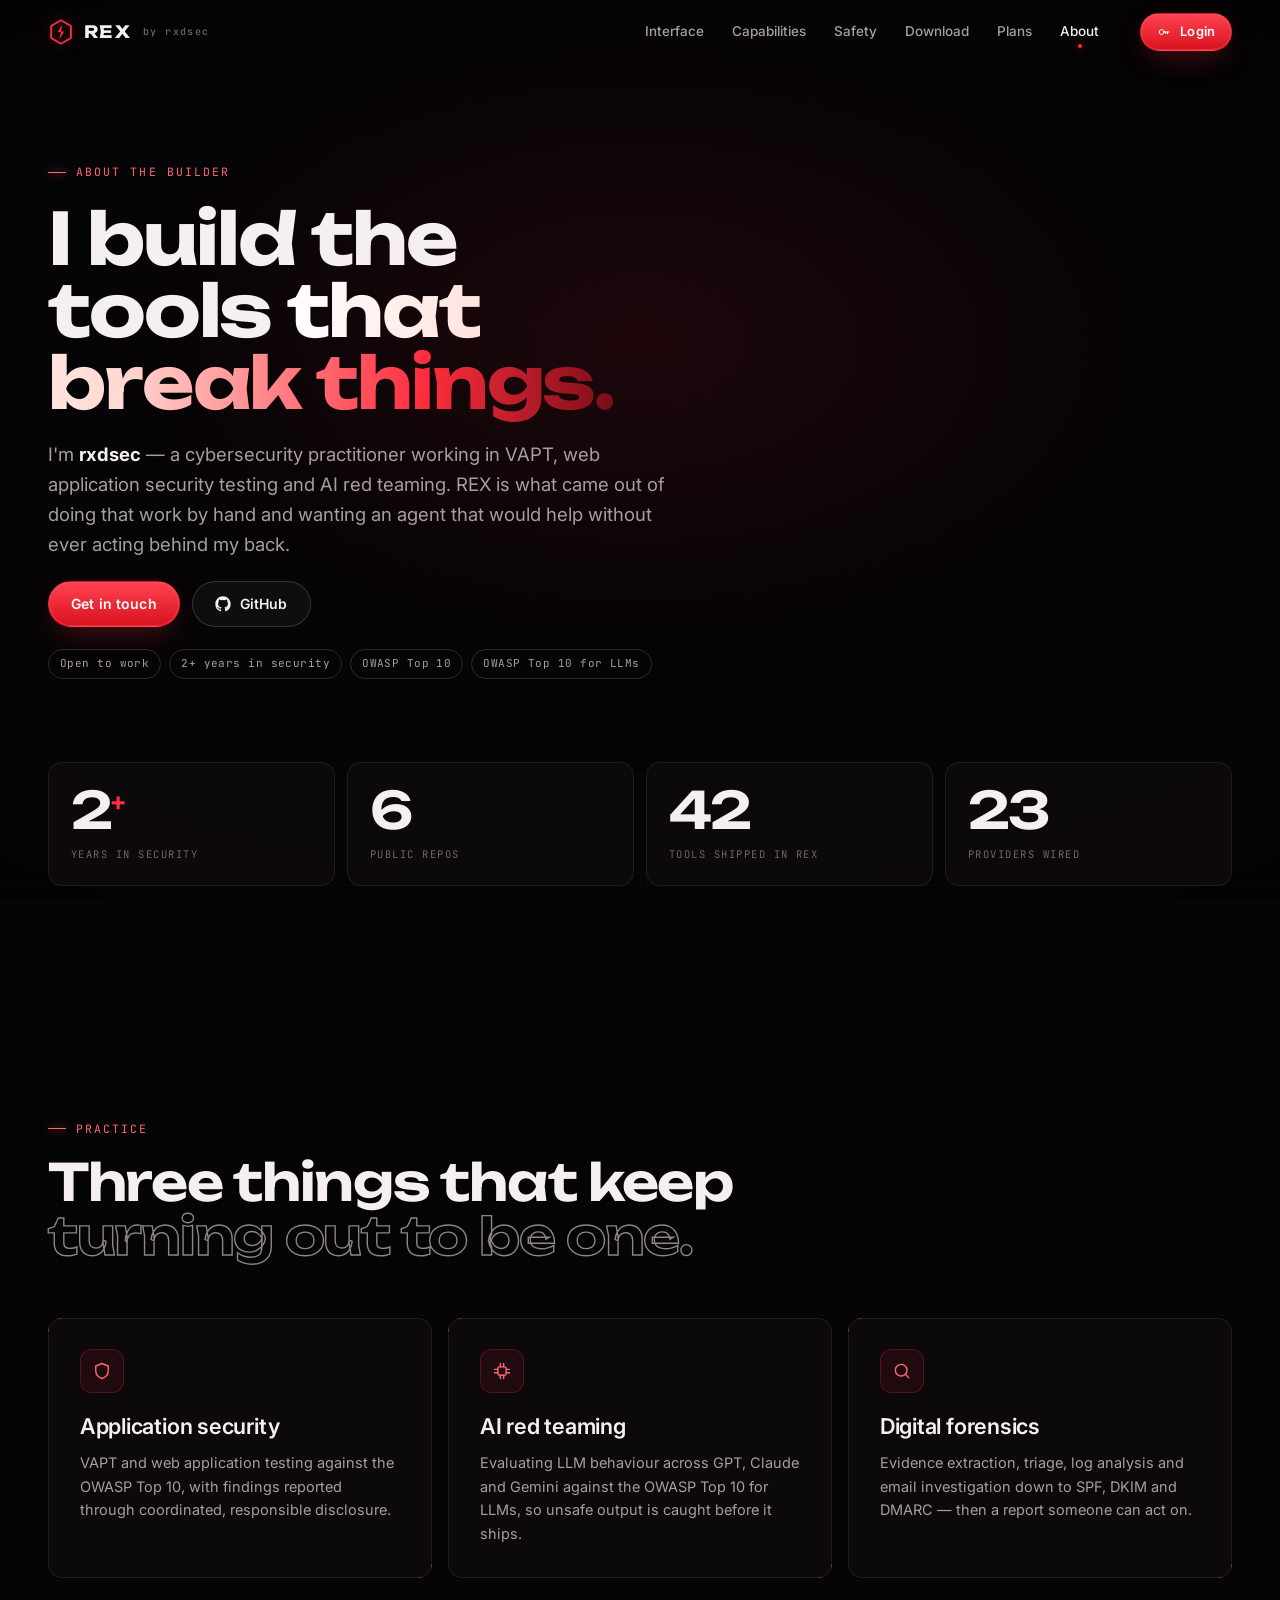
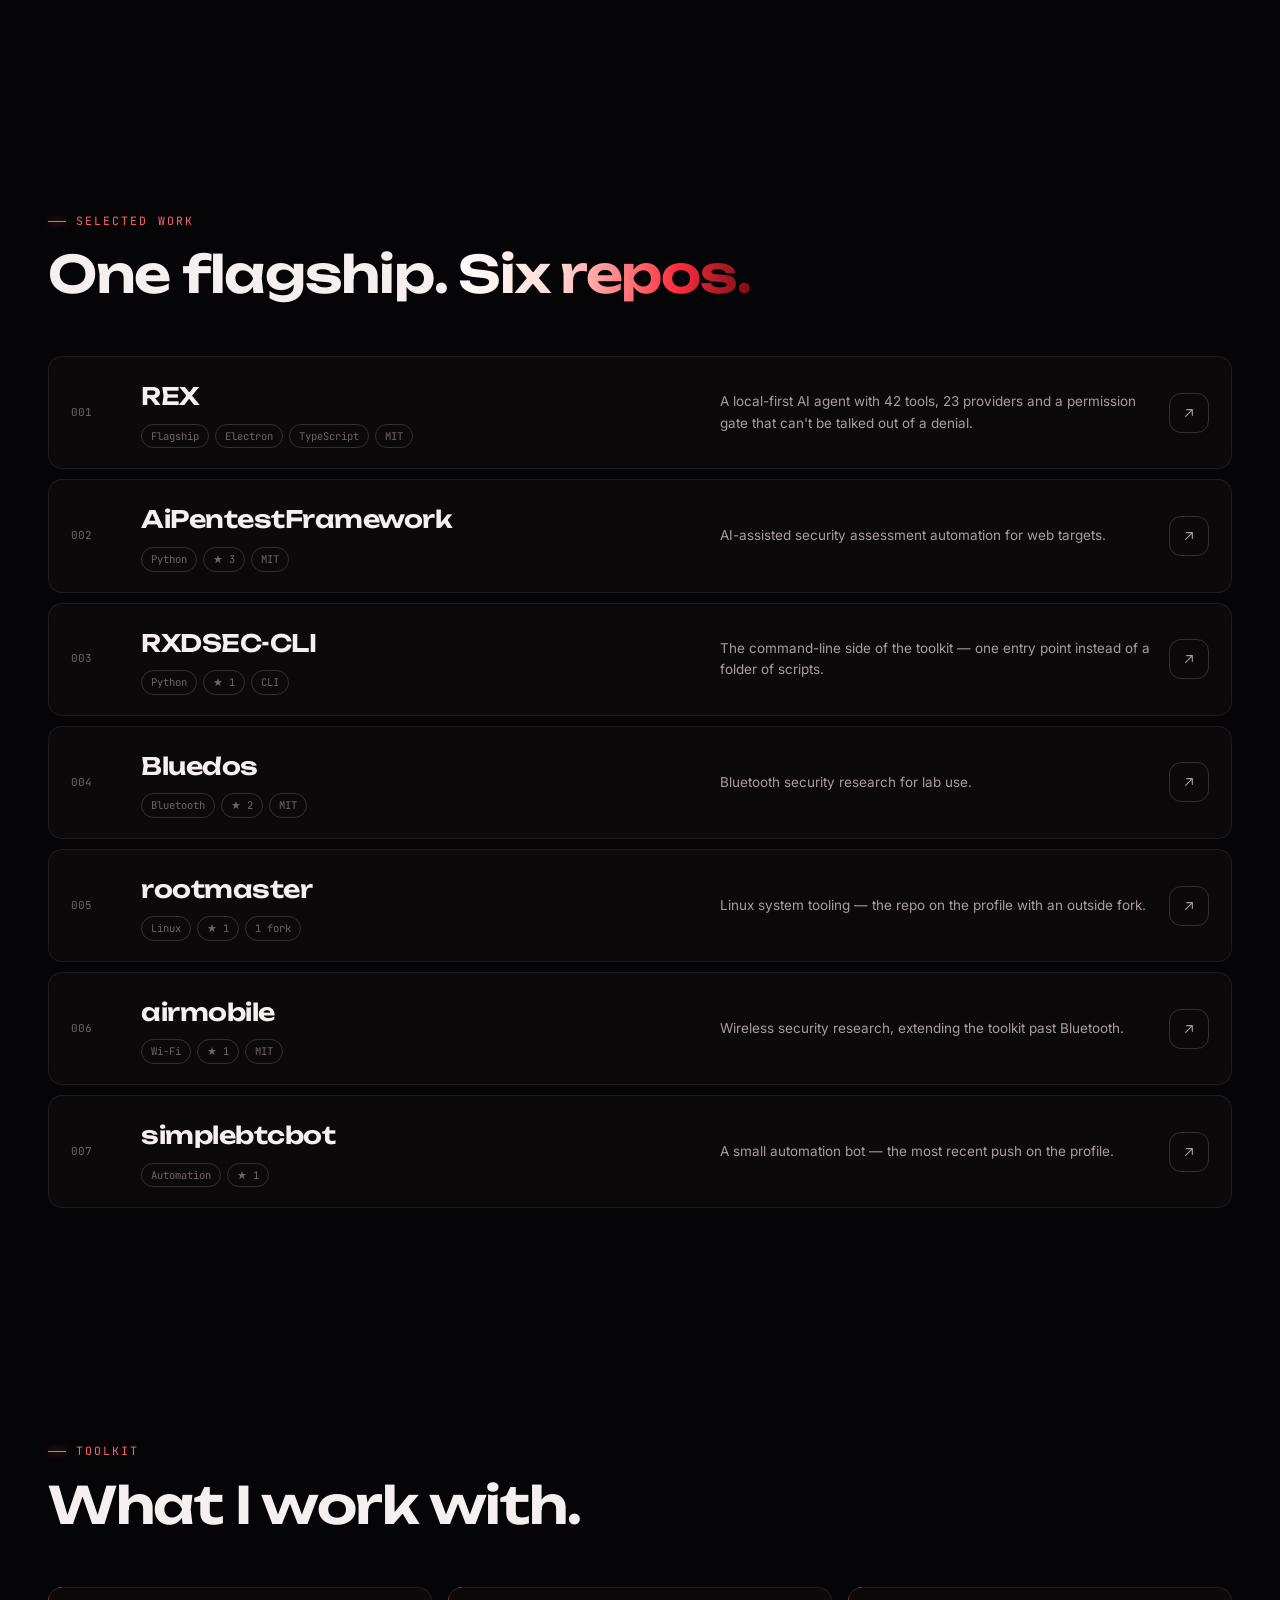
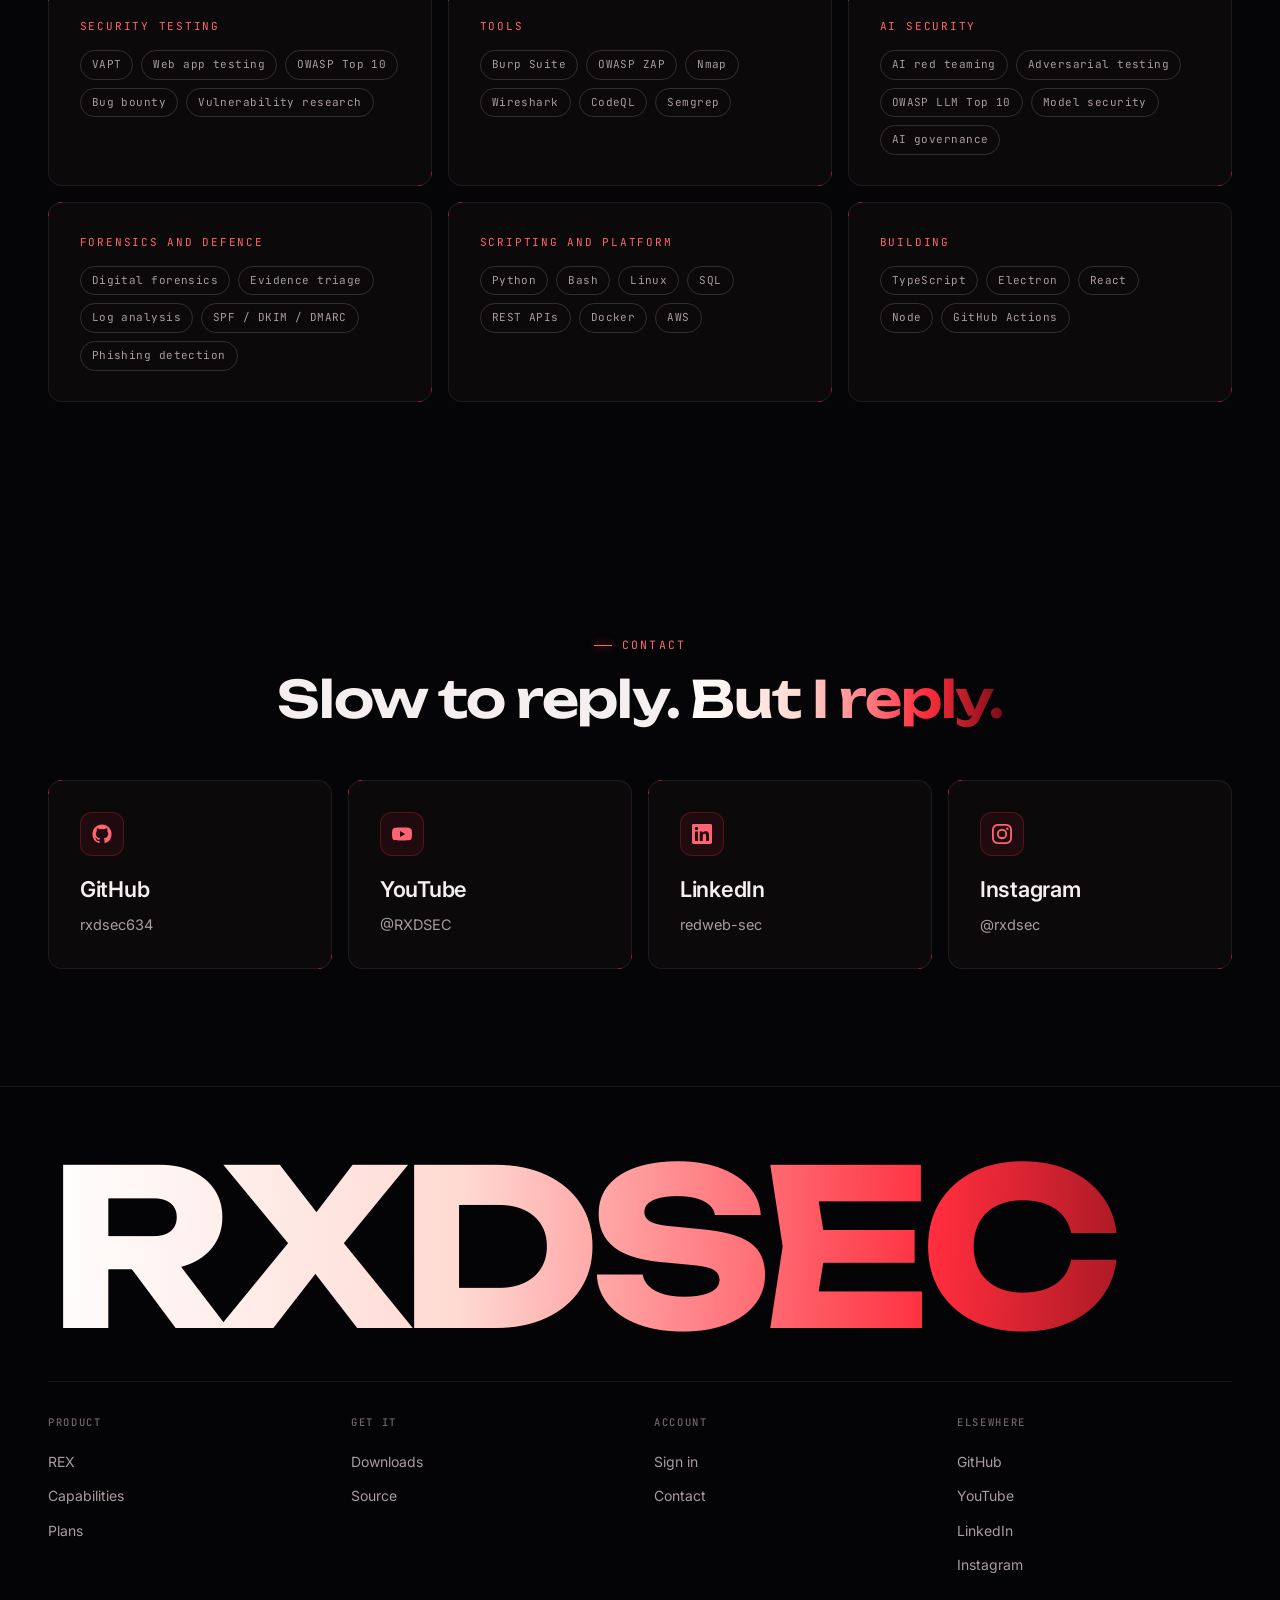
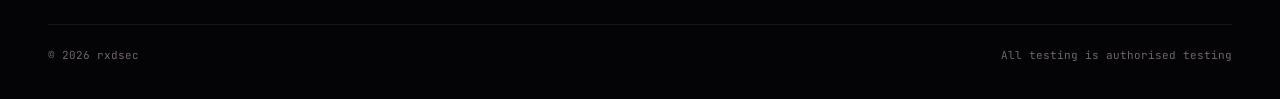
==== about.html @ 215d1fe9 "Redesign the site around REX, with a 3D hero and a live interface demo Every page moves to one black" ====
<!doctype html>
<html lang="en">
<head>
<meta charset="utf-8">
<meta name="viewport" content="width=device-width, initial-scale=1, viewport-fit=cover">
<title>About rxdsec — the builder behind REX</title>
<meta name="description" content="rxdsec — cybersecurity practitioner in VAPT, web application testing and AI red teaming, and the builder of REX.">
<meta name="author" content="rxdsec">
<meta name="theme-color" content="#050406">
<meta property="og:type" content="profile">
<meta property="og:title" content="rxdsec — the builder behind REX">
<link rel="icon" href="assets/img/mark.svg" type="image/svg+xml">
<link rel="manifest" href="manifest.webmanifest">
<link rel="preconnect" href="https://fonts.googleapis.com">
<link rel="preconnect" href="https://fonts.gstatic.com" crossorigin>
<link href="https://fonts.googleapis.com/css2?family=Unbounded:wght@500;600;700&family=Inter:wght@400;500;600&family=JetBrains+Mono:wght@400;500&display=swap" rel="stylesheet">
<link rel="stylesheet" href="assets/css/core.css">
<noscript><style>.reveal,.split .ch{opacity:1!important;transform:none!important}</style></noscript>
</head>
<body>
<script src="assets/js/icons.js"></script>
<canvas id="core" aria-hidden="true"></canvas>
<div class="backdrop" aria-hidden="true"></div>

<nav class="nav">
  <div class="wrap">
    <a class="logo" href="index.html" aria-label="REX home">
      <svg viewBox="0 0 100 100" fill="none" aria-hidden="true"><path d="M50 5 L88 27 L88 73 L50 95 L12 73 L12 27 Z" stroke="currentColor" stroke-width="7"/><path d="M56 20 L38 50 L50 50 L44 78 L62 48 L50 48 Z" fill="currentColor"/></svg>
      REX <small>by rxdsec</small>
    </a>
    <div class="nav-links" id="nav-links">
      <a href="index.html#interface">Interface</a>
      <a href="rex.html">Capabilities</a>
      <a href="index.html#safety">Safety</a>
      <a href="downloads.html">Download</a>
      <a href="pricing.html">Plans</a>
      <a href="about.html" class="current">About</a>
    </div>
    <div class="nav-tools">
      <a class="btn btn-sm btn-primary" href="account.html" data-auth-cta><svg class="icon" width="14" height="14"><use href="#i-key"/></svg><span data-auth-label>Login</span></a>
      <button class="nav-toggle" aria-expanded="false" aria-controls="nav-links" aria-label="Menu"><svg class="icon" width="18" height="18"><use href="#i-menu"/></svg></button>
    </div>
  </div>
</nav>

<main>

<header class="page-head split-head" data-core="slot">
  <div class="wrap">
    <div style="display:grid; gap:22px">
      <span class="eyebrow">About the builder</span>
      <h1 class="h1" data-split>I build the tools <span class="grad">that break things.</span></h1>
      <p class="lede reveal d1">
        I'm <b style="color:var(--text)">rxdsec</b> — a cybersecurity practitioner working in
        VAPT, web application security testing and AI red teaming. REX is what
        came out of doing that work by hand and wanting an agent that would
        help without ever acting behind my back.
      </p>
      <div class="hero-actions reveal d2">
        <a class="btn btn-primary" href="#contact"><span>Get in touch</span></a>
        <a class="btn" href="https://github.com/rxdsec634" target="_blank" rel="noopener"><svg class="icon" width="16" height="16"><use href="#i-github"/></svg><span>GitHub</span></a>
      </div>
      <div class="tags reveal d3">
        <span class="tag">Open to work</span><span class="tag">2+ years in security</span><span class="tag">OWASP Top 10</span><span class="tag">OWASP Top 10 for LLMs</span>
      </div>
    </div>
    <div class="core-slot" aria-hidden="true"></div>
  </div>
</header>

<section class="section" style="padding-top:20px" data-core="ambient">
  <div class="wrap">
    <div class="stats">
      <div class="stat reveal"><b>2<sup>+</sup></b><span>years in security</span></div>
      <div class="stat reveal d1"><b data-count="6">6</b><span>public repos</span></div>
      <div class="stat reveal d2"><b data-count="42">42</b><span>tools shipped in REX</span></div>
      <div class="stat reveal d3"><b data-count="23">23</b><span>providers wired</span></div>
    </div>
  </div>
</section>

<section class="section" data-core="ambient">
  <div class="wrap">
    <div class="section-head">
      <span class="eyebrow reveal">Practice</span>
      <h2 class="h2 reveal d1">Three things that keep <span class="outline">turning out to be one.</span></h2>
    </div>
    <div class="grid grid-3">
      <article class="hud spot reveal">
        <div class="ico"><svg class="icon" width="20" height="20"><use href="#i-shield"/></svg></div>
        <h3 class="h3">Application security</h3>
        <p>VAPT and web application testing against the OWASP Top 10, with findings reported through coordinated, responsible disclosure.</p>
      </article>
      <article class="hud spot reveal d1">
        <div class="ico"><svg class="icon" width="20" height="20"><use href="#i-cpu"/></svg></div>
        <h3 class="h3">AI red teaming</h3>
        <p>Evaluating LLM behaviour across GPT, Claude and Gemini against the OWASP Top 10 for LLMs, so unsafe output is caught before it ships.</p>
      </article>
      <article class="hud spot reveal d2">
        <div class="ico"><svg class="icon" width="20" height="20"><use href="#i-search"/></svg></div>
        <h3 class="h3">Digital forensics</h3>
        <p>Evidence extraction, triage, log analysis and email investigation down to SPF, DKIM and DMARC — then a report someone can act on.</p>
      </article>
    </div>
  </div>
</section>

<section class="section" id="work" data-core="ambient">
  <div class="wrap">
    <div class="section-head">
      <span class="eyebrow reveal">Selected work</span>
      <h2 class="h2 reveal d1">One flagship. <span class="grad">Six repos.</span></h2>
    </div>
    <div class="ilist">
      <a class="irow reveal" href="index.html">
        <span class="irow-n">001</span>
        <span><span class="irow-t">REX</span><span class="irow-tags"><span>Flagship</span><span>Electron</span><span>TypeScript</span><span>MIT</span></span></span>
        <span class="irow-d">A local-first AI agent with 42 tools, 23 providers and a permission gate that can't be talked out of a denial.</span>
        <span class="irow-go"><svg class="icon" width="16" height="16"><use href="#i-arrowUpRight"/></svg></span>
      </a>
      <a class="irow reveal" href="https://github.com/rxdsec634/AiPentestFramework" target="_blank" rel="noopener">
        <span class="irow-n">002</span>
        <span><span class="irow-t">AiPentestFramework</span><span class="irow-tags"><span>Python</span><span>★ 3</span><span>MIT</span></span></span>
        <span class="irow-d">AI-assisted security assessment automation for web targets.</span>
        <span class="irow-go"><svg class="icon" width="16" height="16"><use href="#i-arrowUpRight"/></svg></span>
      </a>
      <a class="irow reveal" href="https://github.com/rxdsec634/RXDSEC-CLI" target="_blank" rel="noopener">
        <span class="irow-n">003</span>
        <span><span class="irow-t">RXDSEC-CLI</span><span class="irow-tags"><span>Python</span><span>★ 1</span><span>CLI</span></span></span>
        <span class="irow-d">The command-line side of the toolkit — one entry point instead of a folder of scripts.</span>
        <span class="irow-go"><svg class="icon" width="16" height="16"><use href="#i-arrowUpRight"/></svg></span>
      </a>
      <a class="irow reveal" href="https://github.com/rxdsec634/Bluedos" target="_blank" rel="noopener">
        <span class="irow-n">004</span>
        <span><span class="irow-t">Bluedos</span><span class="irow-tags"><span>Bluetooth</span><span>★ 2</span><span>MIT</span></span></span>
        <span class="irow-d">Bluetooth security research for lab use.</span>
        <span class="irow-go"><svg class="icon" width="16" height="16"><use href="#i-arrowUpRight"/></svg></span>
      </a>
      <a class="irow reveal" href="https://github.com/rxdsec634/rootmaster" target="_blank" rel="noopener">
        <span class="irow-n">005</span>
        <span><span class="irow-t">rootmaster</span><span class="irow-tags"><span>Linux</span><span>★ 1</span><span>1 fork</span></span></span>
        <span class="irow-d">Linux system tooling — the repo on the profile with an outside fork.</span>
        <span class="irow-go"><svg class="icon" width="16" height="16"><use href="#i-arrowUpRight"/></svg></span>
      </a>
      <a class="irow reveal" href="https://github.com/rxdsec634/airmobile" target="_blank" rel="noopener">
        <span class="irow-n">006</span>
        <span><span class="irow-t">airmobile</span><span class="irow-tags"><span>Wi-Fi</span><span>★ 1</span><span>MIT</span></span></span>
        <span class="irow-d">Wireless security research, extending the toolkit past Bluetooth.</span>
        <span class="irow-go"><svg class="icon" width="16" height="16"><use href="#i-arrowUpRight"/></svg></span>
      </a>
      <a class="irow reveal" href="https://github.com/rxdsec634/simplebtcbot" target="_blank" rel="noopener">
        <span class="irow-n">007</span>
        <span><span class="irow-t">simplebtcbot</span><span class="irow-tags"><span>Automation</span><span>★ 1</span></span></span>
        <span class="irow-d">A small automation bot — the most recent push on the profile.</span>
        <span class="irow-go"><svg class="icon" width="16" height="16"><use href="#i-arrowUpRight"/></svg></span>
      </a>
    </div>
  </div>
</section>

<section class="section" data-core="ambient">
  <div class="wrap">
    <div class="section-head">
      <span class="eyebrow reveal">Toolkit</span>
      <h2 class="h2 reveal d1">What I work with.</h2>
    </div>
    <div class="grid grid-3">
      <div class="hud reveal"><span class="panel-n">Security testing</span><div class="tags"><span class="tag">VAPT</span><span class="tag">Web app testing</span><span class="tag">OWASP Top 10</span><span class="tag">Bug bounty</span><span class="tag">Vulnerability research</span></div></div>
      <div class="hud reveal d1"><span class="panel-n">Tools</span><div class="tags"><span class="tag">Burp Suite</span><span class="tag">OWASP ZAP</span><span class="tag">Nmap</span><span class="tag">Wireshark</span><span class="tag">CodeQL</span><span class="tag">Semgrep</span></div></div>
      <div class="hud reveal d2"><span class="panel-n">AI security</span><div class="tags"><span class="tag">AI red teaming</span><span class="tag">Adversarial testing</span><span class="tag">OWASP LLM Top 10</span><span class="tag">Model security</span><span class="tag">AI governance</span></div></div>
      <div class="hud reveal"><span class="panel-n">Forensics and defence</span><div class="tags"><span class="tag">Digital forensics</span><span class="tag">Evidence triage</span><span class="tag">Log analysis</span><span class="tag">SPF / DKIM / DMARC</span><span class="tag">Phishing detection</span></div></div>
      <div class="hud reveal d1"><span class="panel-n">Scripting and platform</span><div class="tags"><span class="tag">Python</span><span class="tag">Bash</span><span class="tag">Linux</span><span class="tag">SQL</span><span class="tag">REST APIs</span><span class="tag">Docker</span><span class="tag">AWS</span></div></div>
      <div class="hud reveal d2"><span class="panel-n">Building</span><div class="tags"><span class="tag">TypeScript</span><span class="tag">Electron</span><span class="tag">React</span><span class="tag">Node</span><span class="tag">GitHub Actions</span></div></div>
    </div>
  </div>
</section>

<section class="section" id="contact" data-core="ambient">
  <div class="wrap">
    <div class="section-head center">
      <span class="eyebrow reveal">Contact</span>
      <h2 class="h2 reveal d1">Slow to reply. <span class="grad">But I reply.</span></h2>
    </div>
    <div class="grid grid-4">
      <a class="hud spot reveal" href="https://github.com/rxdsec634" target="_blank" rel="noopener"><div class="ico"><svg class="icon" width="20" height="20"><use href="#i-github"/></svg></div><h3 class="h3">GitHub</h3><p>rxdsec634</p></a>
      <a class="hud spot reveal d1" href="https://www.youtube.com/@RXDSEC" target="_blank" rel="noopener"><div class="ico"><svg class="icon" width="20" height="20"><use href="#i-youtube"/></svg></div><h3 class="h3">YouTube</h3><p>@RXDSEC</p></a>
      <a class="hud spot reveal d2" href="https://www.linkedin.com/in/redweb-sec-2a4077240/" target="_blank" rel="noopener"><div class="ico"><svg class="icon" width="20" height="20"><use href="#i-linkedin"/></svg></div><h3 class="h3">LinkedIn</h3><p>redweb-sec</p></a>
      <a class="hud spot reveal d3" href="https://www.instagram.com/rxdsec/" target="_blank" rel="noopener"><div class="ico"><svg class="icon" width="20" height="20"><use href="#i-instagram"/></svg></div><h3 class="h3">Instagram</h3><p>@rxdsec</p></a>
    </div>
  </div>
</section>

</main>

<footer class="foot">
  <div class="wrap">
    <div class="foot-big grad">RXDSEC</div>
    <div class="foot-cols">
      <div><h5>Product</h5><a href="index.html">REX</a><a href="rex.html">Capabilities</a><a href="pricing.html">Plans</a></div>
      <div><h5>Get it</h5><a href="downloads.html">Downloads</a><a href="https://github.com/rxdsec634" target="_blank" rel="noopener">Source</a></div>
      <div><h5>Account</h5><a href="account.html">Sign in</a><a href="#contact">Contact</a></div>
      <div><h5>Elsewhere</h5><a href="https://github.com/rxdsec634" target="_blank" rel="noopener">GitHub</a><a href="https://www.youtube.com/@RXDSEC" target="_blank" rel="noopener">YouTube</a><a href="https://www.linkedin.com/in/redweb-sec-2a4077240/" target="_blank" rel="noopener">LinkedIn</a><a href="https://www.instagram.com/rxdsec/" target="_blank" rel="noopener">Instagram</a></div>
    </div>
    <div class="foot-end"><span>© <span data-year>2026</span> rxdsec</span><span>All testing is authorised testing</span></div>
  </div>
</footer>

<nav class="tabbar" aria-label="Quick actions">
  <a href="index.html"><svg class="icon" width="18" height="18"><use href="#i-sparkle"/></svg>Home</a>
  <a href="#work"><svg class="icon" width="18" height="18"><use href="#i-folder"/></svg>Work</a>
  <a class="hot" href="downloads.html"><svg class="icon" width="18" height="18"><use href="#i-download"/></svg>Get</a>
  <a href="#contact"><svg class="icon" width="18" height="18"><use href="#i-mail"/></svg>Contact</a>
</nav>

<script type="importmap">
{ "imports": {
    "three": "./assets/vendor/three/build/three.module.min.js",
    "three/addons/": "./assets/vendor/three/examples/jsm/"
} }
</script>
<script type="module" src="assets/js/core3d.js"></script>
<script src="assets/js/site.js"></script>
<script src="assets/js/supabase.js"></script>
<script src="assets/js/nav-auth.js"></script>
</body>
</html>
---- assets/css/core.css ----
/* ==================================================================
   REX — CORE design system
   ------------------------------------------------------------------
   Black glass, crimson light, hairline HUD geometry. One accent (red),
   one signal (mint, for "ok" states only). Every surface is solid or
   translucent paint — no backdrop blur — because the 3D core is
   animating behind it and a blur would be re-run every frame.

   The legacy tokens at the bottom of :root (--paper, --ink, --blue …)
   keep forms.css, account.js and downloads.js rendering correctly
   without touching them.
   ================================================================== */

:root {
  --bg: #050406;
  --bg-2: #0b090c;
  --bg-3: #131015;
  --glass: rgba(16, 12, 15, 0.72);
  --glass-2: rgba(24, 18, 22, 0.86);
  --line: rgba(255, 240, 240, 0.08);
  --line-2: rgba(255, 240, 240, 0.16);
  --line-3: rgba(255, 240, 240, 0.32);

  --text: #f5efef;
  --text-2: #a89d9f;
  --text-3: #6f6567;

  --red: #ff2d3d;
  --red-2: #ff6571;
  --red-deep: #7a0d17;
  --red-glow: rgba(255, 45, 61, 0.35);
  --hot: #ffd9d2;
  --ok: #3ee0a1;
  --warn: #ffb547;

  --display: "Unbounded", "Space Grotesk", system-ui, sans-serif;
  --sans: "Inter", "Segoe UI", system-ui, -apple-system, sans-serif;
  --mono: "JetBrains Mono", ui-monospace, "SF Mono", Consolas, monospace;

  --nav-h: 64px;
  --gutter: clamp(16px, 4vw, 48px);
  --maxw: 1320px;
  --r: 14px;
  --r-sm: 9px;
  --ease: cubic-bezier(0.16, 1, 0.3, 1);

  --safe-b: env(safe-area-inset-bottom, 0px);

  /* legacy tokens — consumed by forms.css / account.js / downloads.js */
  --paper: var(--bg);
  --paper-2: var(--bg-2);
  --paper-3: var(--bg-3);
  --panel: var(--bg-3);
  --ink: var(--text);
  --ink-2: var(--text-2);
  --ink-3: var(--text-3);
  --rule: var(--line-2);
  --rule-soft: var(--line);
  --rule-hard: var(--line-3);
  --blue: var(--red);
  --blue-2: var(--red-2);
  --acid: var(--ok);
  --sel: rgba(255, 45, 61, 0.28);
}

*, *::before, *::after { box-sizing: border-box; margin: 0; padding: 0; }

html {
  background: var(--bg);
  color-scheme: dark;
  scroll-behavior: smooth;
  scroll-padding-top: calc(var(--nav-h) + 16px);
  -webkit-text-size-adjust: 100%;
}
body {
  font-family: var(--sans);
  font-size: 16px;
  line-height: 1.6;
  color: var(--text);
  /* transparent on purpose: the fixed 3D canvas sits at z-index -1, and an
     opaque body would paint over it. <html> carries the page colour. */
  background: transparent;
  -webkit-font-smoothing: antialiased;
  overflow-x: hidden;
  min-height: 100vh;
}
::selection { background: var(--sel); }
a { color: inherit; text-decoration: none; }
img, svg, canvas { display: block; max-width: 100%; }
button { font: inherit; color: inherit; background: none; border: 0; cursor: pointer; }
code, .mono { font-family: var(--mono); }
:focus-visible { outline: 2px solid var(--red); outline-offset: 3px; border-radius: 4px; }
.sr-only { position: absolute; width: 1px; height: 1px; overflow: hidden; clip: rect(0 0 0 0); white-space: nowrap; }
.icon { flex-shrink: 0; display: block; }

::-webkit-scrollbar { width: 10px; height: 10px; }
::-webkit-scrollbar-track { background: var(--bg); }
::-webkit-scrollbar-thumb { background: #2a2023; border-radius: 10px; border: 2px solid var(--bg); }
::-webkit-scrollbar-thumb:hover { background: var(--red-deep); }

.wrap { width: 100%; max-width: var(--maxw); margin-inline: auto; padding-inline: var(--gutter); }

/* ================= backdrop =================
   A static perspective grid and a vignette. Painted once; nothing here
   animates, so it costs nothing per frame. */
.backdrop { position: fixed; inset: 0; z-index: -2; pointer-events: none; overflow: hidden; }
.backdrop::before {
  content: ""; position: absolute; left: -50%; right: -50%; bottom: -10%; height: 70%;
  background-image:
    linear-gradient(var(--line) 1px, transparent 1px),
    linear-gradient(90deg, var(--line) 1px, transparent 1px);
  background-size: 64px 64px;
  transform: perspective(700px) rotateX(62deg);
  transform-origin: 50% 100%;
  -webkit-mask-image: linear-gradient(0deg, #000 10%, transparent 75%);
  mask-image: linear-gradient(0deg, #000 10%, transparent 75%);
  opacity: 0.55;
}
.backdrop::after {
  content: ""; position: absolute; inset: 0;
  background:
    radial-gradient(60% 50% at 50% 38%, rgba(255, 45, 61, 0.10), transparent 70%),
    radial-gradient(120% 90% at 50% 50%, transparent 55%, rgba(0, 0, 0, 0.75));
}

/* the 3D core sits behind the whole page */
#core {
  position: fixed; inset: 0; width: 100%; height: 100%;
  z-index: -1; pointer-events: none;
  opacity: 0; transition: opacity 1.2s var(--ease);
}
html.core-on #core { opacity: 1; }

/* ================= nav ================= */

.nav {
  position: fixed; top: 0; left: 0; right: 0; z-index: 60;
  height: var(--nav-h);
  display: flex; align-items: center;
  transition: background 0.3s, border-color 0.3s, transform 0.4s var(--ease);
  border-bottom: 1px solid transparent;
}
.nav.stuck { background: rgba(6, 4, 6, 0.9); border-bottom-color: var(--line); }
.nav .wrap { display: flex; align-items: center; gap: 18px; }

.logo { display: inline-flex; align-items: center; gap: 10px; font-family: var(--display); font-weight: 700; font-size: 17px; letter-spacing: 0.08em; }
.logo svg { width: 26px; height: 26px; color: var(--red); filter: drop-shadow(0 0 8px var(--red-glow)); }
.logo small { font-family: var(--mono); font-size: 10px; font-weight: 500; letter-spacing: 0.14em; color: var(--text-3); margin-left: 2px; }

.nav-links { display: flex; align-items: center; gap: 2px; margin-left: auto; }
.nav-links a {
  position: relative; padding: 8px 13px; border-radius: 999px;
  font-size: 13.5px; font-weight: 500; color: var(--text-2);
  transition: color 0.2s, background 0.2s;
}
.nav-links a:hover { color: var(--text); background: rgba(255, 255, 255, 0.05); }
.nav-links a.current { color: var(--text); }
.nav-links a.current::after {
  content: ""; position: absolute; left: 50%; bottom: 2px; width: 4px; height: 4px; margin-left: -2px;
  border-radius: 50%; background: var(--red); box-shadow: 0 0 8px var(--red);
}
.nav-tools { display: flex; align-items: center; gap: 8px; margin-left: 10px; }
.nav-toggle { display: none; width: 42px; height: 42px; border-radius: 12px; border: 1px solid var(--line-2); place-items: center; }

/* ================= buttons ================= */

.btn {
  position: relative; display: inline-flex; align-items: center; justify-content: center; gap: 9px;
  min-height: 46px; padding: 0 22px; border-radius: 999px;
  font-size: 14px; font-weight: 600; letter-spacing: 0.01em; white-space: nowrap;
  color: var(--text); background: rgba(255, 255, 255, 0.04);
  border: 1px solid var(--line-2);
  transition: transform 0.25s var(--ease), background 0.25s, border-color 0.25s, box-shadow 0.25s, color 0.25s;
  overflow: hidden; isolation: isolate;
}
.btn:hover { border-color: var(--line-3); background: rgba(255, 255, 255, 0.08); transform: translateY(-1px); }
.btn:active { transform: translateY(0) scale(0.98); }
.btn > * { position: relative; }

.btn-primary, .btn-acid {
  color: #fff; border-color: transparent;
  background: linear-gradient(180deg, #ff4250, #d9121f);
  box-shadow: 0 0 0 1px rgba(255, 90, 100, 0.4) inset, 0 10px 30px -8px var(--red-glow);
}
.btn-primary:hover, .btn-acid:hover {
  background: linear-gradient(180deg, #ff5461, #e51a28);
  box-shadow: 0 0 0 1px rgba(255, 120, 130, 0.5) inset, 0 14px 40px -8px rgba(255, 45, 61, 0.55);
}
/* a light sweep across the primary on hover */
.btn-primary::after, .btn-acid::after {
  content: ""; position: absolute; inset: 0; z-index: -1;
  background: linear-gradient(100deg, transparent 30%, rgba(255, 255, 255, 0.28) 50%, transparent 70%);
  transform: translateX(-120%); transition: transform 0.7s var(--ease);
}
.btn-primary:hover::after, .btn-acid:hover::after { transform: translateX(120%); }

.btn-sm { min-height: 38px; padding: 0 16px; font-size: 13px; }
.btn-lg { min-height: 54px; padding: 0 28px; font-size: 15px; }
.btn[aria-disabled="true"] { opacity: 0.45; pointer-events: none; }
.hero-actions { display: flex; flex-wrap: wrap; gap: 12px; }

/* ================= type ================= */

.eyebrow {
  display: inline-flex; align-items: center; gap: 10px;
  font-family: var(--mono); font-size: 11.5px; letter-spacing: 0.18em; text-transform: uppercase; color: var(--red-2);
}
.eyebrow::before { content: ""; width: 18px; height: 1px; background: currentColor; box-shadow: 0 0 8px currentColor; }
.label { font-family: var(--mono); font-size: 11px; letter-spacing: 0.16em; text-transform: uppercase; color: var(--text-3); }

.display {
  font-family: var(--display); font-weight: 700;
  font-size: clamp(40px, 7vw, 118px); line-height: 0.95; letter-spacing: -0.035em;
}
.h1 { font-family: var(--display); font-weight: 700; font-size: clamp(34px, 5.6vw, 76px); line-height: 1; letter-spacing: -0.03em; }
.h2 { font-family: var(--display); font-weight: 600; font-size: clamp(28px, 4vw, 54px); line-height: 1.05; letter-spacing: -0.025em; }
.h3 { font-size: clamp(18px, 1.7vw, 22px); line-height: 1.25; font-weight: 600; letter-spacing: -0.01em; }
.h4 { font-size: 16px; font-weight: 600; }
.lede { font-size: clamp(16px, 1.45vw, 20px); line-height: 1.6; color: var(--text-2); max-width: 56ch; }
.body { font-size: 15.5px; line-height: 1.7; color: var(--text-2); }
.small { font-size: 13.5px; line-height: 1.6; color: var(--text-2); }
.grad {
  background: linear-gradient(92deg, #fff 0%, var(--hot) 35%, var(--red) 75%, var(--red-deep) 100%);
  -webkit-background-clip: text; background-clip: text; color: transparent;
}
.outline { -webkit-text-stroke: 1.4px rgba(255, 240, 240, 0.55); color: transparent; }

/* ================= sections ================= */

.section { position: relative; padding: clamp(80px, 13vh, 160px) 0; }
.section-head { display: grid; gap: 18px; max-width: 760px; margin-bottom: clamp(40px, 6vh, 72px); }
.section-head.center { margin-inline: auto; text-align: center; justify-items: center; }

/* ================= HUD panel =================
   Glass card with bracket corners. The brackets are two gradients per
   corner, so no extra markup is needed. */
.hud {
  position: relative; border-radius: var(--r);
  background: var(--glass);
  border: 1px solid var(--line);
  padding: clamp(22px, 2.4vw, 32px);
  transition: border-color 0.3s, transform 0.4s var(--ease), background 0.3s;
}
.hud::before {
  content: ""; position: absolute; inset: -1px; border-radius: inherit; pointer-events: none;
  background:
    linear-gradient(var(--red), var(--red)) top left / 14px 1px,
    linear-gradient(var(--red), var(--red)) top left / 1px 14px,
    linear-gradient(var(--red), var(--red)) bottom right / 14px 1px,
    linear-gradient(var(--red), var(--red)) bottom right / 1px 14px;
  background-repeat: no-repeat; opacity: 0.55; transition: opacity 0.3s;
}
.hud:hover { border-color: var(--line-2); background: var(--glass-2); }
.hud:hover::before { opacity: 1; }

/* spotlight that follows the pointer (set by site.js as --mx/--my) */
.spot::after {
  content: ""; position: absolute; inset: 0; border-radius: inherit; pointer-events: none;
  background: radial-gradient(360px circle at var(--mx, 50%) var(--my, 50%), rgba(255, 45, 61, 0.12), transparent 60%);
  opacity: 0; transition: opacity 0.3s;
}
.spot:hover::after { opacity: 1; }

.grid { display: grid; gap: 16px; }
.grid-2 { grid-template-columns: repeat(2, minmax(0, 1fr)); }
.grid-3 { grid-template-columns: repeat(3, minmax(0, 1fr)); }
.grid-4 { grid-template-columns: repeat(4, minmax(0, 1fr)); }

.panel { position: relative; border-radius: var(--r); background: var(--glass); border: 1px solid var(--line); padding: clamp(22px, 2.4vw, 32px); }
.panel-n { display: block; font-family: var(--mono); font-size: 11px; letter-spacing: 0.16em; text-transform: uppercase; color: var(--red-2); margin-bottom: 14px; }
.panel p, .hud p { font-size: 14.5px; line-height: 1.65; color: var(--text-2); }
.panel h3, .hud h3 { margin-bottom: 10px; }

.ico {
  width: 44px; height: 44px; border-radius: 12px; display: grid; place-items: center; margin-bottom: 20px;
  color: var(--red-2); background: rgba(255, 45, 61, 0.08); border: 1px solid rgba(255, 45, 61, 0.25);
}

/* ================= hero ================= */

.hero {
  position: relative; min-height: 100svh; display: flex; align-items: center;
  padding: calc(var(--nav-h) + 30px) 0 110px;
}
.hero-grid { display: grid; grid-template-columns: minmax(0, 1.05fr) minmax(0, 1fr); gap: 30px; align-items: center; }
.hero-copy { display: grid; gap: 26px; position: relative; z-index: 2; }
.hero-copy .display .l2 { display: block; }
.hero-stage { position: relative; aspect-ratio: 1; }

/* SVG sigil: the no-WebGL / loading fallback, and it fades once the 3D is live */
.core-fallback {
  position: absolute; inset: 18%; color: var(--red);
  filter: drop-shadow(0 0 30px var(--red-glow)) drop-shadow(0 0 80px rgba(255, 45, 61, 0.25));
  transition: opacity 0.8s var(--ease);
}
html.core-on .core-fallback { opacity: 0; }

/* readouts pinned around the core */
.readout {
  position: absolute; display: grid; gap: 2px; padding: 10px 14px; border-radius: 10px;
  background: rgba(10, 7, 9, 0.8); border: 1px solid var(--line-2);
  font-family: var(--mono); font-size: 11px; letter-spacing: 0.08em; color: var(--text-2);
  white-space: nowrap;
}
.readout b { font-family: var(--display); font-size: 20px; letter-spacing: -0.02em; color: var(--text); font-weight: 600; }
.readout::before {
  content: ""; position: absolute; width: 6px; height: 6px; border-radius: 50%;
  background: var(--red); box-shadow: 0 0 10px var(--red); top: -3px; left: 14px;
}
.ro-1 { top: 8%; left: 0; }
.ro-2 { top: 20%; right: 0; }
.ro-3 { bottom: 16%; left: 4%; }
.ro-4 { bottom: 6%; right: 6%; }

/* live tool ticker, driven by the 3D core's rex:tool events */
.ticker {
  display: inline-flex; align-items: center; gap: 10px; width: fit-content; max-width: 100%;
  padding: 8px 14px 8px 10px; border-radius: 999px;
  background: rgba(10, 7, 9, 0.82); border: 1px solid var(--line-2);
  font-family: var(--mono); font-size: 12px; color: var(--text-2);
}
.ticker i { width: 8px; height: 8px; border-radius: 50%; background: var(--ok); box-shadow: 0 0 10px var(--ok); flex-shrink: 0; animation: blink 2s infinite; }
.ticker b { color: var(--text); font-weight: 500; overflow: hidden; text-overflow: ellipsis; }
@keyframes blink { 50% { opacity: 0.35; } }
/* the ticker mirrors the gate in the 3D scene */
.ticker[data-phase="gate"] { border-color: rgba(255, 45, 61, 0.6); color: var(--red-2); }
.ticker[data-phase="gate"] i { background: var(--red); box-shadow: 0 0 10px var(--red); animation-duration: 0.4s; }
.ticker[data-phase="approved"] i, .ticker[data-phase="done"] i { background: var(--hot); box-shadow: 0 0 10px var(--hot); }

.hero-foot {
  position: absolute; left: 0; right: 0; bottom: 26px;
  display: flex; justify-content: space-between; align-items: center; gap: 16px;
  font-family: var(--mono); font-size: 11px; letter-spacing: 0.14em; text-transform: uppercase; color: var(--text-3);
}
.scroll-cue { display: inline-flex; align-items: center; gap: 10px; }
.scroll-cue i { width: 18px; height: 28px; border: 1px solid var(--line-3); border-radius: 10px; position: relative; }
.scroll-cue i::after { content: ""; position: absolute; left: 50%; top: 5px; width: 2px; height: 6px; margin-left: -1px; background: var(--red); border-radius: 2px; animation: cue 1.8s var(--ease) infinite; }
@keyframes cue { 0% { transform: translateY(0); opacity: 1; } 70% { transform: translateY(9px); opacity: 0; } 100% { opacity: 0; } }

/* ================= marquee ================= */

.marquee { overflow: hidden; border-block: 1px solid var(--line); padding: 22px 0; background: rgba(8, 6, 8, 0.7); }
.marquee-track { display: flex; width: max-content; gap: 48px; animation: slide 46s linear infinite; }
.marquee:hover .marquee-track { animation-play-state: paused; }
.marquee-track span { font-family: var(--display); font-size: clamp(16px, 2vw, 24px); font-weight: 500; color: var(--text-3); white-space: nowrap; display: inline-flex; align-items: center; gap: 48px; }
.marquee-track span::after { content: ""; width: 7px; height: 7px; transform: rotate(45deg); background: var(--red); box-shadow: 0 0 10px var(--red); }
@keyframes slide { to { transform: translateX(-50%); } }

/* ================= REX interface (live demo) ================= */

.app {
  --a-bg: #0a0809; --a-side: #070506; --a-raise: #110d0f; --a-line: rgba(255,255,255,.07); --a-line2: rgba(255,255,255,.13);
  position: relative; border-radius: 18px; overflow: hidden;
  background: var(--a-bg); border: 1px solid var(--a-line2);
  box-shadow: 0 60px 120px -40px rgba(0, 0, 0, 0.9), 0 0 0 1px rgba(255, 45, 61, 0.06), 0 0 120px -30px var(--red-glow);
  font-size: 13px;
}
.app-bar { display: flex; align-items: center; gap: 12px; height: 42px; padding: 0 14px; border-bottom: 1px solid var(--a-line); background: var(--a-side); }
.app-dots { display: flex; gap: 7px; }
.app-dots i { width: 11px; height: 11px; border-radius: 50%; background: #2a2224; }
.app-dots i:first-child { background: var(--red); }
.app-title { flex: 1; text-align: center; font-size: 12px; color: var(--text-3); overflow: hidden; text-overflow: ellipsis; white-space: nowrap; }
.app-title b { color: var(--text-2); font-weight: 500; }
.app-model { font-family: var(--mono); font-size: 11px; color: var(--text-3); padding: 4px 10px; border: 1px solid var(--a-line); border-radius: 999px; }

.app-body { display: grid; grid-template-columns: 220px minmax(0, 1fr) 240px; height: 560px; }
.app-side { background: var(--a-side); border-right: 1px solid var(--a-line); padding: 12px; display: flex; flex-direction: column; gap: 6px; overflow: hidden; }
.app-new { display: flex; align-items: center; justify-content: center; gap: 8px; min-height: 36px; border-radius: 10px; background: var(--red); color: #fff; font-weight: 600; font-size: 12.5px; margin-bottom: 6px; }
.app-grp { font-family: var(--mono); font-size: 10px; letter-spacing: 0.14em; text-transform: uppercase; color: var(--text-3); padding: 12px 6px 4px; }
.app-sess { padding: 9px 10px; border-radius: 9px; color: var(--text-2); font-size: 12.5px; display: grid; gap: 2px; cursor: pointer; transition: background 0.2s; text-align: left; }
.app-sess span { font-family: var(--mono); font-size: 10.5px; color: var(--text-3); }
.app-sess:hover { background: rgba(255, 255, 255, 0.04); }
.app-sess.on { background: rgba(255, 45, 61, 0.09); color: var(--text); box-shadow: inset 2px 0 0 var(--red); }

.app-main { display: flex; flex-direction: column; min-width: 0; }
.app-log { flex: 1; overflow-y: auto; padding: 20px 22px; display: flex; flex-direction: column; gap: 12px; scroll-behavior: smooth; overscroll-behavior: contain; }
.app-log::-webkit-scrollbar { width: 6px; }

.m-user { align-self: flex-end; max-width: 82%; padding: 10px 14px; border-radius: 14px 14px 4px 14px; background: #1c1417; border: 1px solid var(--a-line2); font-size: 13.5px; line-height: 1.55; }
.m-think { display: flex; align-items: center; gap: 9px; font-size: 12.5px; color: var(--text-3); font-style: italic; }
.m-think i { width: 10px; height: 10px; border-radius: 50%; background: var(--red); animation: pulse 1.4s var(--ease) infinite; }
@keyframes pulse { 50% { transform: scale(1.35); opacity: 0.5; } }
.m-say { font-size: 13.5px; line-height: 1.65; color: var(--text); }
.m-say code { font-size: 12px; padding: 1px 6px; border-radius: 5px; background: rgba(255, 255, 255, 0.06); color: var(--hot); }

.m-tool { border-radius: 11px; border: 1px solid var(--a-line); background: var(--a-raise); overflow: hidden; }
.m-tool-h { display: flex; align-items: center; gap: 9px; padding: 8px 11px; font-family: var(--mono); font-size: 12px; color: var(--text-3); }
.m-tool-h b { color: var(--text); font-weight: 500; }
.m-tool-h span { flex: 1; overflow: hidden; text-overflow: ellipsis; white-space: nowrap; }
.m-tool-h em { font-style: normal; font-size: 11px; }
.m-tool-h .st { width: 8px; height: 8px; border-radius: 50%; background: var(--warn); flex-shrink: 0; }
.m-tool.done .st { background: var(--ok); }
.m-tool-b { padding: 2px 12px 10px; font-family: var(--mono); font-size: 11.5px; line-height: 1.7; color: var(--text-2); white-space: pre-wrap; }
.m-tool.risk { border-color: rgba(255, 45, 61, 0.45); background: rgba(255, 45, 61, 0.06); }
.diff span { display: block; padding: 0 8px; border-radius: 4px; }
.diff .add { background: rgba(62, 224, 161, 0.1); color: var(--ok); }
.diff .del { background: rgba(255, 45, 61, 0.1); color: var(--red-2); }
.m-appr { display: flex; flex-wrap: wrap; align-items: center; gap: 8px; padding: 4px 12px 12px; }
.m-appr button { min-height: 32px; padding: 0 14px; border-radius: 8px; font-size: 12px; font-weight: 600; border: 1px solid var(--a-line2); color: var(--text-2); transition: background 0.2s, color 0.2s, border-color 0.2s; }
.m-appr button:hover { color: var(--text); border-color: var(--line-3); }
.m-appr .yes { background: var(--red); border-color: var(--red); color: #fff; }
.m-appr .yes:hover { background: #ff4855; }
.m-appr em { margin-left: auto; font-style: normal; font-family: var(--mono); font-size: 10.5px; color: var(--text-3); }
.m-appr.resolved { opacity: 0.6; pointer-events: none; }

.app-comp { margin: 0 16px 16px; border-radius: 14px; border: 1px solid var(--a-line2); background: #0e0b0d; padding: 10px 12px; display: grid; gap: 10px; }
.chips { display: flex; flex-wrap: wrap; gap: 8px; }
.chip {
  min-height: 34px; padding: 0 13px; border-radius: 999px; font-size: 12.5px; color: var(--text-2);
  border: 1px solid var(--a-line2); background: rgba(255, 255, 255, 0.02);
  transition: border-color 0.2s, color 0.2s, background 0.2s;
}
.chip:hover { border-color: rgba(255, 45, 61, 0.6); color: var(--text); background: rgba(255, 45, 61, 0.06); }
.chip:disabled { opacity: 0.4; cursor: default; }
.app-comp-row { display: flex; align-items: center; gap: 10px; font-family: var(--mono); font-size: 11px; color: var(--text-3); }
.app-comp-row .sp { flex: 1; }
.app-comp-row .send { width: 32px; height: 32px; border-radius: 9px; display: grid; place-items: center; background: var(--red); color: #fff; }

.app-det { background: var(--a-raise); border-left: 1px solid var(--a-line); padding: 16px; display: flex; flex-direction: column; gap: 10px; overflow: hidden; }
.app-det h5 { font-family: var(--mono); font-size: 10px; letter-spacing: 0.14em; text-transform: uppercase; color: var(--text-3); font-weight: 500; margin-top: 6px; }
.kvr { display: flex; justify-content: space-between; gap: 8px; font-family: var(--mono); font-size: 11.5px; color: var(--text-3); }
.kvr b { color: var(--text-2); font-weight: 500; }
.meter { height: 5px; border-radius: 5px; background: rgba(255, 255, 255, 0.06); overflow: hidden; }
.meter i { display: block; height: 100%; width: 0; background: linear-gradient(90deg, var(--red-deep), var(--red)); border-radius: 5px; transition: width 0.8s var(--ease); }
.flist { display: grid; gap: 6px; }
.flist div { display: flex; align-items: center; gap: 8px; font-family: var(--mono); font-size: 11px; color: var(--text-2); }
.flist i { width: 6px; height: 6px; border-radius: 50%; background: var(--ok); }

.app-status { display: flex; align-items: center; gap: 14px; height: 30px; padding: 0 14px; border-top: 1px solid var(--a-line); background: var(--a-side); font-family: var(--mono); font-size: 11px; color: var(--text-3); overflow: hidden; white-space: nowrap; }
.app-status .dot { width: 7px; height: 7px; border-radius: 50%; background: var(--ok); box-shadow: 0 0 8px var(--ok); }
.app-status .sp { flex: 1; }

.app-callouts { display: grid; grid-template-columns: repeat(3, minmax(0, 1fr)); gap: 16px; margin-top: 18px; }

/* ================= permission gate ================= */

.gate { display: grid; grid-template-columns: minmax(0, 1fr) minmax(0, 1fr); gap: clamp(28px, 5vw, 80px); align-items: center; }
.stack { position: relative; display: grid; gap: 10px; perspective: 1200px; }
.layer {
  position: relative; display: grid; grid-template-columns: 38px minmax(0, 1fr) auto; gap: 14px; align-items: center;
  padding: 16px 18px; border-radius: 12px; background: var(--glass); border: 1px solid var(--line-2);
  transform: rotateX(18deg); transform-origin: 50% 100%;
  transition: transform 0.5s var(--ease), border-color 0.3s, background 0.3s, box-shadow 0.3s;
}
.stack:hover .layer { transform: rotateX(0deg); }
.layer .n { font-family: var(--mono); font-size: 11px; color: var(--text-3); }
.layer .t { font-family: var(--mono); font-size: 14px; }
.layer .d { font-size: 12.5px; color: var(--text-3); text-align: right; }
.layer.hard { background: linear-gradient(90deg, rgba(255, 45, 61, 0.22), rgba(255, 45, 61, 0.05)); border-color: rgba(255, 45, 61, 0.6); box-shadow: 0 0 40px -10px var(--red-glow); }
.layer.hard .t { color: #fff; font-weight: 700; }
.layer.hard .d { color: var(--red-2); }
.layer.lit { border-color: var(--red); background: rgba(255, 45, 61, 0.1); }
.packet {
  position: absolute; left: -14px; top: 0; width: 8px; height: 8px; border-radius: 50%;
  background: var(--hot); box-shadow: 0 0 12px var(--red), 0 0 24px var(--red); opacity: 0;
}
.modes { display: grid; grid-template-columns: repeat(3, minmax(0, 1fr)); gap: 12px; margin-top: 28px; }
.mode { padding: 16px; border-radius: 12px; border: 1px solid var(--line); background: var(--glass); }
.mode b { display: block; font-family: var(--display); font-size: 16px; margin-bottom: 4px; }
.mode span { font-size: 13px; color: var(--text-2); }

/* ================= stats ================= */

.stats { display: grid; grid-template-columns: repeat(4, minmax(0, 1fr)); gap: 16px; }
.stat { padding: 22px; border-radius: var(--r); background: var(--glass); border: 1px solid var(--line); }
.stat b, .stat-n { display: block; font-family: var(--display); font-size: clamp(30px, 4vw, 52px); font-weight: 600; letter-spacing: -0.03em; line-height: 1; }
.stat b sup, .stat-n sup { font-size: 0.45em; color: var(--red); vertical-align: super; }
.stat span, .stat-l { display: block; margin-top: 10px; font-family: var(--mono); font-size: 10.5px; letter-spacing: 0.14em; text-transform: uppercase; color: var(--text-3); }

/* ================= download band ================= */

.dl-band {
  position: relative; overflow: hidden; border-radius: 24px; padding: clamp(36px, 6vw, 80px);
  background:
    radial-gradient(80% 120% at 100% 0%, rgba(255, 45, 61, 0.25), transparent 60%),
    radial-gradient(60% 100% at 0% 100%, rgba(122, 13, 23, 0.4), transparent 60%),
    var(--bg-2);
  border: 1px solid rgba(255, 45, 61, 0.25);
  display: grid; grid-template-columns: minmax(0, 1.2fr) minmax(0, 1fr); gap: 30px; align-items: center;
}
.os-cards { display: grid; gap: 10px; }
.os-card {
  display: grid; grid-template-columns: 40px minmax(0, 1fr) auto; gap: 14px; align-items: center;
  padding: 14px 16px; border-radius: 14px; border: 1px solid var(--line-2); background: rgba(5, 4, 6, 0.6);
  transition: border-color 0.2s, background 0.2s, transform 0.3s var(--ease);
}
.os-card:hover { border-color: var(--line-3); transform: translateX(4px); }
.os-card.me { border-color: var(--red); background: rgba(255, 45, 61, 0.08); }
.os-card .ic { width: 40px; height: 40px; border-radius: 10px; display: grid; place-items: center; background: rgba(255, 255, 255, 0.05); }
.os-card b { display: block; font-size: 14.5px; }
.os-card span { font-size: 12px; color: var(--text-3); }
.os-card em { font-style: normal; font-family: var(--mono); font-size: 11px; color: var(--text-3); }
.os-card.me em { color: var(--red-2); }

/* ================= creator teaser ================= */

.creator { display: grid; grid-template-columns: auto minmax(0, 1fr) auto; gap: 28px; align-items: center; }
.avatar {
  width: 88px; height: 88px; border-radius: 22px; display: grid; place-items: center;
  font-family: var(--display); font-weight: 700; font-size: 26px;
  background: linear-gradient(135deg, var(--red), var(--red-deep)); box-shadow: 0 0 40px -6px var(--red-glow);
}

/* ================= tags / pills ================= */

.tags { display: flex; flex-wrap: wrap; gap: 8px; }
.tag { font-family: var(--mono); font-size: 11px; letter-spacing: 0.04em; padding: 5px 11px; border-radius: 999px; border: 1px solid var(--line-2); color: var(--text-2); }
.pill { font-family: var(--mono); font-size: 10.5px; letter-spacing: 0.1em; text-transform: uppercase; padding: 4px 10px; border-radius: 999px; border: 1px solid var(--line-2); color: var(--text-3); }
.pill.acid, .pill.blue { background: rgba(255, 45, 61, 0.14); border-color: rgba(255, 45, 61, 0.5); color: var(--red-2); }

/* ================= sub-page header ================= */

.page-head { position: relative; padding: calc(var(--nav-h) + clamp(60px, 11vh, 130px)) 0 clamp(40px, 7vh, 80px); }
.page-head .wrap { display: grid; gap: 22px; }
.page-head .h1 { max-width: 16ch; }
.page-head.split-head .wrap { grid-template-columns: minmax(0, 1.2fr) minmax(0, 1fr); align-items: center; }
.page-head .core-slot { aspect-ratio: 1; width: 100%; max-width: 420px; justify-self: end; }

/* ================= downloads (rendered by downloads.js) ================= */

.os-tabs { display: inline-flex; flex-wrap: wrap; gap: 6px; padding: 6px; border-radius: 16px; background: var(--glass); border: 1px solid var(--line); margin-bottom: 22px; }
.os-tab {
  display: inline-flex; align-items: center; gap: 9px; min-height: 42px; padding: 0 16px; border-radius: 11px;
  font-size: 13.5px; font-weight: 500; color: var(--text-2); transition: background 0.2s, color 0.2s;
}
.os-tab:hover { color: var(--text); background: rgba(255, 255, 255, 0.05); }
.os-tab[aria-selected="true"] { color: #fff; background: var(--red); }
.os-tab .cnt { font-family: var(--mono); font-size: 11px; opacity: 0.6; }

.dl-list { display: grid; gap: 12px; }
.dl-row {
  display: grid; grid-template-columns: minmax(0, 1fr) auto; gap: 24px; align-items: start;
  padding: clamp(20px, 2.4vw, 28px); border-radius: var(--r); background: var(--glass); border: 1px solid var(--line);
}
.dl-row.primary { border-color: rgba(255, 45, 61, 0.5); background: linear-gradient(100deg, rgba(255, 45, 61, 0.1), rgba(16, 12, 15, 0.72) 55%); }
.dl-head { display: flex; flex-wrap: wrap; align-items: center; gap: 10px; margin-bottom: 8px; }
.dl-head h3 { font-size: clamp(17px, 1.8vw, 21px); font-weight: 600; word-break: break-word; }
.dl-row > div > p { font-size: 14.5px; color: var(--text-2); max-width: 62ch; }
.dl-facts { display: flex; flex-wrap: wrap; gap: 6px 16px; margin-top: 12px; font-family: var(--mono); font-size: 11.5px; color: var(--text-3); }
.dl-side { display: flex; flex-direction: column; gap: 8px; min-width: 170px; }

.kv { display: flex; align-items: center; gap: 8px; margin-top: 12px; }
.kv code {
  flex: 1; min-width: 0; font-size: 11px; color: var(--text-3); padding: 9px 12px; border-radius: 9px;
  border: 1px solid var(--line); background: rgba(0, 0, 0, 0.35);
  overflow: hidden; text-overflow: ellipsis; white-space: nowrap;
}
.copy-btn {
  flex-shrink: 0; min-height: 36px; padding: 0 12px; border-radius: 9px; font-family: var(--mono); font-size: 11px;
  border: 1px solid var(--line-2); color: var(--text-2); transition: color 0.2s, border-color 0.2s, background 0.2s;
}
.copy-btn:hover { color: var(--text); border-color: var(--line-3); }
.copy-btn.done, [data-copy].done { background: rgba(62, 224, 161, 0.12); border-color: var(--ok); color: var(--ok); }

.code {
  font-family: var(--mono); font-size: 12.5px; line-height: 1.8; white-space: pre; overflow-x: auto;
  padding: 16px 18px; border-radius: 12px; border: 1px solid var(--line); background: rgba(0, 0, 0, 0.45); color: var(--text-2);
}
.code .c { color: var(--text-3); }
.code .k { color: var(--red-2); }

.slot { border: 1px dashed var(--line-3); border-radius: var(--r); padding: 32px 24px; text-align: center; color: var(--text-3); font-size: 14px; }
.slot b { display: block; color: var(--text-2); font-size: 16px; margin-bottom: 6px; font-weight: 600; }
.slot:empty { display: none; }

.notice {
  display: flex; gap: 14px; align-items: flex-start; padding: 16px 18px; border-radius: 14px; margin-bottom: 20px;
  background: rgba(255, 181, 71, 0.07); border: 1px solid rgba(255, 181, 71, 0.35); font-size: 14px; color: var(--text-2);
}
.notice b { color: var(--text); }
.notice .icon { color: var(--warn); margin-top: 2px; }

/* ================= steps ================= */

.steps { display: grid; grid-template-columns: repeat(3, minmax(0, 1fr)); gap: 16px; counter-reset: s; }
.step { position: relative; padding: 26px; border-radius: var(--r); background: var(--glass); border: 1px solid var(--line); }
.step-w { font-family: var(--mono); font-size: 11px; letter-spacing: 0.16em; color: var(--red-2); margin-bottom: 14px; }
.step h4 { margin-bottom: 8px; }
.step p { font-size: 14.5px; color: var(--text-2); }

/* ================= index rows (projects, repos) ================= */

.ilist { display: grid; gap: 10px; }
.irow {
  position: relative; display: grid; grid-template-columns: 52px minmax(0, 1.3fr) minmax(0, 1fr) auto; gap: 18px; align-items: center;
  padding: 20px 22px; border-radius: var(--r); background: var(--glass); border: 1px solid var(--line);
  transition: border-color 0.25s, background 0.25s, transform 0.35s var(--ease);
}
.irow:hover { border-color: rgba(255, 45, 61, 0.5); background: var(--glass-2); transform: translateX(4px); }
.irow-n { font-family: var(--mono); font-size: 11px; color: var(--text-3); }
.irow-t { display: block; font-family: var(--display); font-size: clamp(17px, 2vw, 24px); font-weight: 600; letter-spacing: -0.02em; }
.irow-tags { display: flex; flex-wrap: wrap; gap: 6px; margin-top: 8px; }
.irow-tags span { font-family: var(--mono); font-size: 10.5px; padding: 3px 9px; border-radius: 999px; border: 1px solid var(--line-2); color: var(--text-3); }
.irow-d { font-size: 13.5px; color: var(--text-2); }
.irow-go { width: 40px; height: 40px; border-radius: 12px; display: grid; place-items: center; border: 1px solid var(--line-2); color: var(--text-2); transition: background 0.25s, color 0.25s, border-color 0.25s; }
.irow:hover .irow-go { background: var(--red); border-color: var(--red); color: #fff; }

/* ================= tool wall ================= */

.tool-group { margin-bottom: 30px; }
.tool-group-h { display: flex; flex-wrap: wrap; align-items: baseline; gap: 10px 16px; margin-bottom: 14px; }
.tool-group-h h3 { font-family: var(--mono); font-size: 12px; letter-spacing: 0.14em; text-transform: uppercase; color: var(--red-2); font-weight: 500; }
.tool-group-h span { font-size: 13px; color: var(--text-3); }
.toolwall { display: grid; grid-template-columns: repeat(auto-fill, minmax(170px, 1fr)); gap: 8px; }
.toolcell { padding: 13px 14px; border-radius: 11px; background: var(--glass); border: 1px solid var(--line); transition: border-color 0.2s, background 0.2s; }
.toolcell:hover { border-color: rgba(255, 45, 61, 0.5); background: rgba(255, 45, 61, 0.06); }
.toolcell b { display: block; font-family: var(--mono); font-size: 12.5px; font-weight: 500; }
.toolcell em { display: block; font-style: normal; font-size: 12px; color: var(--text-3); margin-top: 3px; }
.kbd { display: inline-block; font-family: var(--mono); font-size: 11px; padding: 2px 7px; border-radius: 6px; border: 1px solid var(--line-2); border-bottom-width: 2px; }

/* ================= forms.css, restyled =================
   forms.css (loaded on the account and plans pages) draws square
   hairline tables. These `html`-prefixed rules win over its single-class
   selectors whatever the load order, and bring it into this system. */

html .plans { background: none; border: 0; gap: 16px; }
html .plan { background: var(--glass); border: 1px solid var(--line); border-radius: 18px; padding: clamp(26px, 3vw, 36px); }
html .plan.feature {
  border-color: rgba(255, 45, 61, 0.55);
  background: linear-gradient(180deg, rgba(255, 45, 61, 0.14), rgba(16, 12, 15, 0.8) 45%);
  box-shadow: 0 30px 80px -30px var(--red-glow);
}
html .plan.feature::before { border-radius: 18px 18px 0 0; }
html .plan-price b { font-family: var(--display); font-weight: 600; }
html .plan li .icon { color: var(--ok); }
html .stats { background: none; border: 0; gap: 12px; }
html .stat { border: 1px solid var(--line); border-radius: var(--r); background: var(--glass); }
html .input, html .select, html .textarea { border-radius: 11px; background: rgba(0, 0, 0, 0.4); border-color: var(--line-2); }
html .input:focus, html .select:focus, html .textarea:focus { border-color: var(--red); box-shadow: 0 0 0 3px rgba(255, 45, 61, 0.18); }
html .note { border-radius: 12px; background: var(--glass); }
html .note[class*="note-"] { border-radius: 0 12px 12px 0; }
html .tablewrap { border-radius: var(--r); }
html .drop { border-radius: var(--r); }
html .drawer-in { border-radius: 18px 0 0 18px; }

/* ================= footer ================= */

.foot { position: relative; border-top: 1px solid var(--line); padding: 72px 0 calc(34px + var(--safe-b)); background: rgba(5, 4, 6, 0.92); }
.foot-big { font-family: var(--display); font-weight: 700; font-size: clamp(64px, 17vw, 260px); line-height: 0.8; letter-spacing: -0.05em; margin-bottom: 48px; }
.foot-cols { display: grid; grid-template-columns: repeat(4, minmax(0, 1fr)); gap: 28px; padding-top: 32px; border-top: 1px solid var(--line); }
.foot-cols h5 { font-family: var(--mono); font-size: 10.5px; letter-spacing: 0.16em; text-transform: uppercase; color: var(--text-3); margin-bottom: 14px; font-weight: 500; }
.foot-cols a { display: block; padding: 6px 0; font-size: 14px; color: var(--text-2); transition: color 0.2s; }
.foot-cols a:hover { color: var(--red-2); }
.foot-end { display: flex; flex-wrap: wrap; justify-content: space-between; gap: 12px; margin-top: 42px; padding-top: 22px; border-top: 1px solid var(--line); font-family: var(--mono); font-size: 11px; color: var(--text-3); }

/* ================= reveal ================= */

.reveal { opacity: 0; transform: translateY(26px); transition: opacity 0.9s var(--ease), transform 0.9s var(--ease); }
.reveal.in { opacity: 1; transform: none; }
.d1 { transition-delay: 0.08s; } .d2 { transition-delay: 0.16s; } .d3 { transition-delay: 0.24s; } .d4 { transition-delay: 0.32s; }

/* headline letters rise in, set by site.js */
.split .w { display: inline-block; white-space: nowrap; }
.split .ch { display: inline-block; opacity: 0; transform: translateY(0.6em) rotateX(-60deg); transition: opacity 0.7s var(--ease), transform 0.9s var(--ease); transition-delay: calc(var(--i) * 28ms); }
.split.in .ch { opacity: 1; transform: none; }

/* ================= mobile bottom bar =================
   Phones get the primary actions under the thumb. */
.tabbar { display: none; }

/* ================= responsive ================= */

@media (max-width: 1100px) {
  .app-body { grid-template-columns: 190px minmax(0, 1fr); }
  .app-det { display: none; }
  .grid-4, .stats { grid-template-columns: repeat(2, minmax(0, 1fr)); }
}

@media (max-width: 900px) {
  :root { --nav-h: 58px; }
  .hero { padding-bottom: 140px; }
  .hero-grid { grid-template-columns: 1fr; gap: 0; }
  .hero-stage { order: -1; width: min(100%, 440px); margin: -10px auto -30px; }
  .hero-copy { text-align: center; justify-items: center; }
  .hero-copy .lede { margin-inline: auto; }
  .hero-actions { justify-content: center; }
  .ro-1 { left: -2%; } .ro-2 { right: -2%; }
  .ro-3, .ro-4 { display: none; }

  .nav-links {
    position: fixed; inset: var(--nav-h) 0 0 0; z-index: 59;
    flex-direction: column; align-items: stretch; gap: 4px; padding: 24px var(--gutter) calc(100px + var(--safe-b));
    background: rgba(5, 4, 6, 0.98);
    opacity: 0; pointer-events: none; transform: translateY(-8px);
    transition: opacity 0.3s var(--ease), transform 0.4s var(--ease);
  }
  .nav-links.open { opacity: 1; pointer-events: auto; transform: none; }
  .nav-links a { font-family: var(--display); font-size: 26px; padding: 14px 6px; border-radius: 12px; }
  .nav-links a.current::after { left: auto; right: 12px; top: 50%; bottom: auto; margin-top: -2px; }
  .nav-toggle { display: grid; }
  .nav-tools { margin-left: auto; }
  .logo small { display: none; }
  .nav.stuck { background: rgba(6, 4, 6, 0.97); }
  html.nav-open { overflow: hidden; }

  .grid-2, .grid-3, .gate, .dl-band, .app-callouts, .steps, .page-head.split-head .wrap { grid-template-columns: 1fr; }
  .page-head .core-slot { max-width: 300px; justify-self: center; order: -1; margin-bottom: -20px; }
  .dl-row { grid-template-columns: 1fr; }
  .dl-side { min-width: 0; flex-direction: row; flex-wrap: wrap; }
  .os-tabs { display: flex; width: 100%; }
  .os-tab { flex: 1; justify-content: center; }
  .irow { grid-template-columns: minmax(0, 1fr) auto; }
  .irow-n, .irow-d { display: none; }
  .creator { grid-template-columns: auto minmax(0, 1fr); }
  .creator .btn { grid-column: 1 / -1; justify-self: start; }
  .foot-cols { grid-template-columns: repeat(2, minmax(0, 1fr)); }

  .app-body { grid-template-columns: 1fr; height: 520px; }
  .app-side { display: none; }
  .app-model { display: none; }

  .tabbar {
    position: fixed; left: 12px; right: 12px; bottom: calc(12px + var(--safe-b)); z-index: 55;
    display: grid; grid-template-columns: repeat(4, 1fr); gap: 4px; padding: 6px;
    border-radius: 18px; background: rgba(12, 9, 11, 0.94); border: 1px solid var(--line-2);
    box-shadow: 0 20px 50px -10px rgba(0, 0, 0, 0.8);
  }
  .tabbar a { display: grid; justify-items: center; gap: 3px; padding: 8px 0 6px; border-radius: 12px; font-size: 10.5px; font-weight: 500; color: var(--text-2); }
  .tabbar a.hot { background: var(--red); color: #fff; }
  .foot { padding-bottom: calc(110px + var(--safe-b)); }
}

@media (max-width: 560px) {
  .grid-4, .stats, .modes { grid-template-columns: 1fr 1fr; }
  .layer { grid-template-columns: 28px minmax(0, 1fr); }
  .layer .d { display: none; }
  .hero-foot .hide-sm { display: none; }
  .readout { padding: 7px 10px; }
  .readout b { font-size: 16px; }
  .app-body { height: 480px; }
  .app-log { padding: 16px 14px; }
  .app-comp { margin: 0 10px 10px; }
  .m-user { max-width: 92%; }
  .btn-lg { min-height: 50px; padding: 0 22px; }
}

@media (hover: none) {
  .stack .layer { transform: none; }
  .btn:hover { transform: none; }
}

@media (prefers-reduced-motion: reduce) {
  *, *::before, *::after { animation-duration: 0.01ms !important; animation-iteration-count: 1 !important; transition-duration: 0.01ms !important; }
  html { scroll-behavior: auto; }
  .reveal, .split .ch { opacity: 1 !important; transform: none !important; }
}

@media print {
  #core, .backdrop, .nav, .tabbar { display: none !important; }
  .reveal, .split .ch { opacity: 1 !important; transform: none !important; }
  body { background: #fff; color: #000; }
}
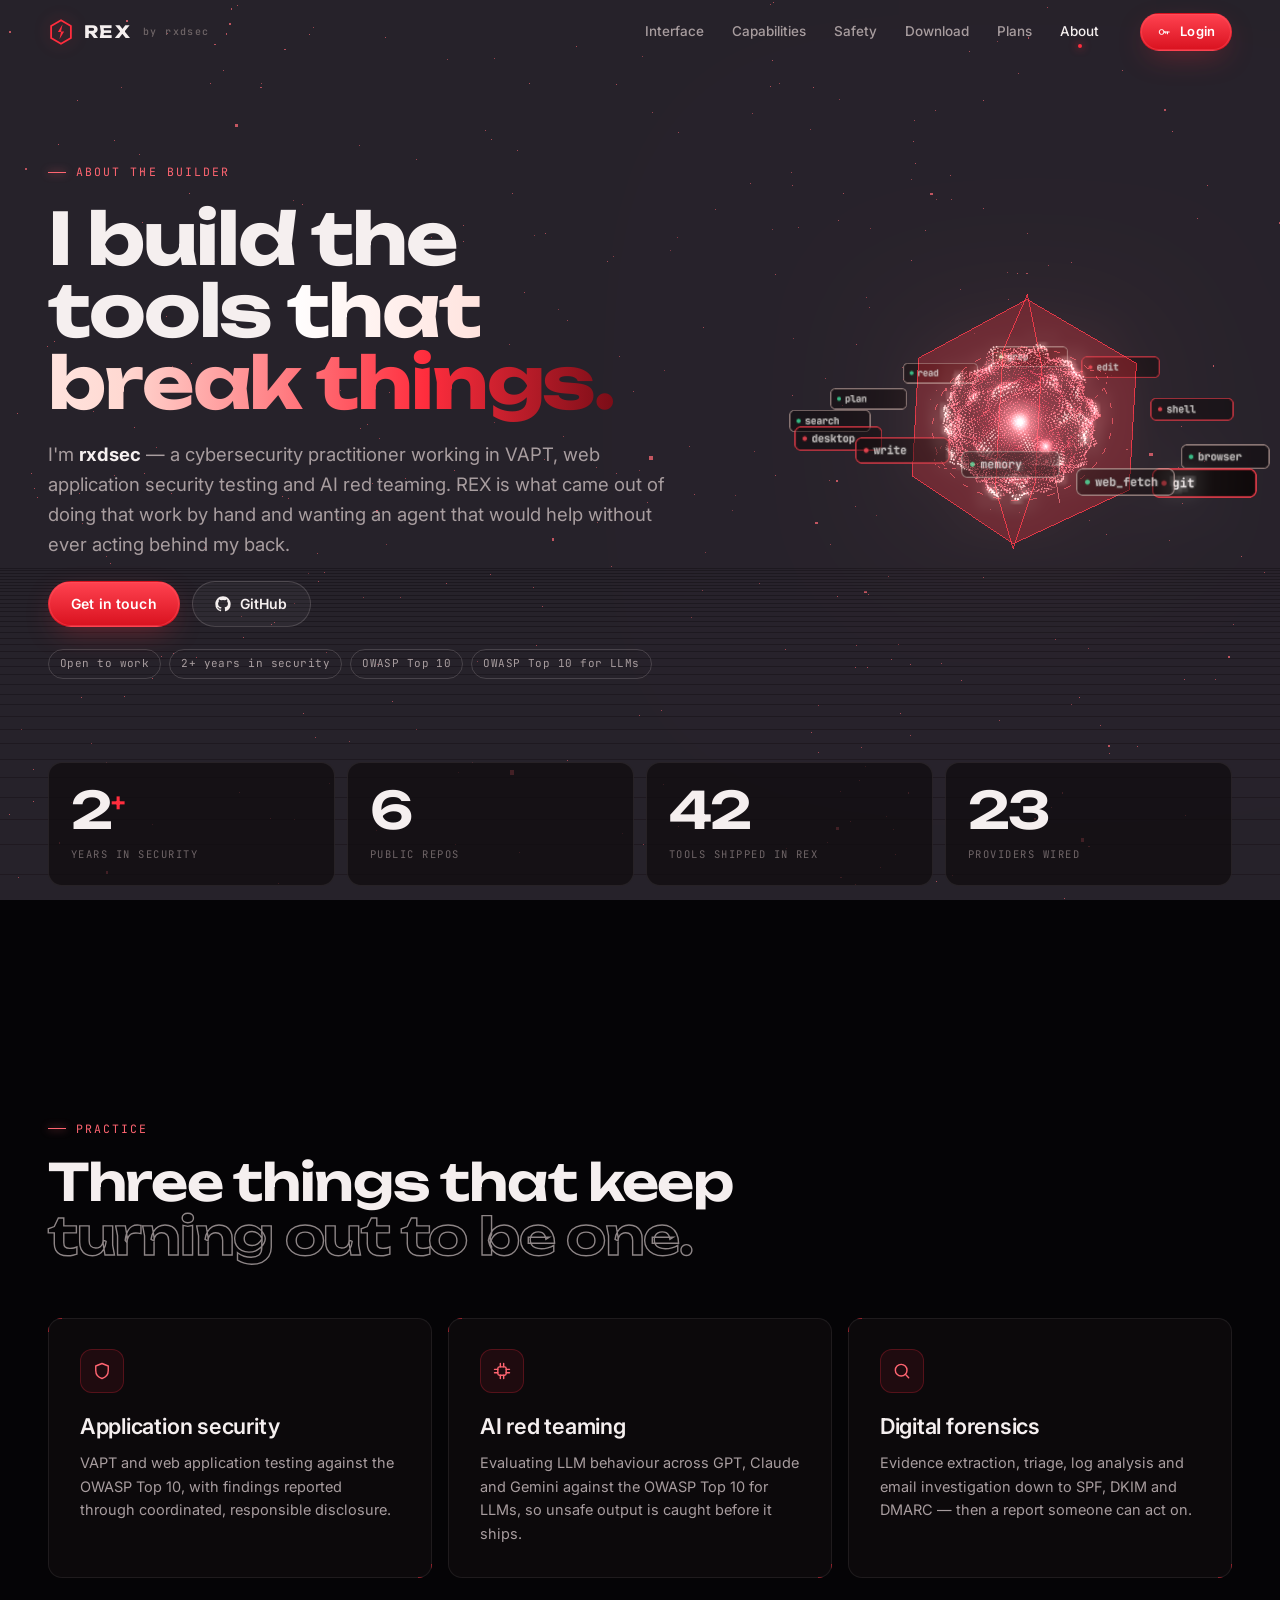
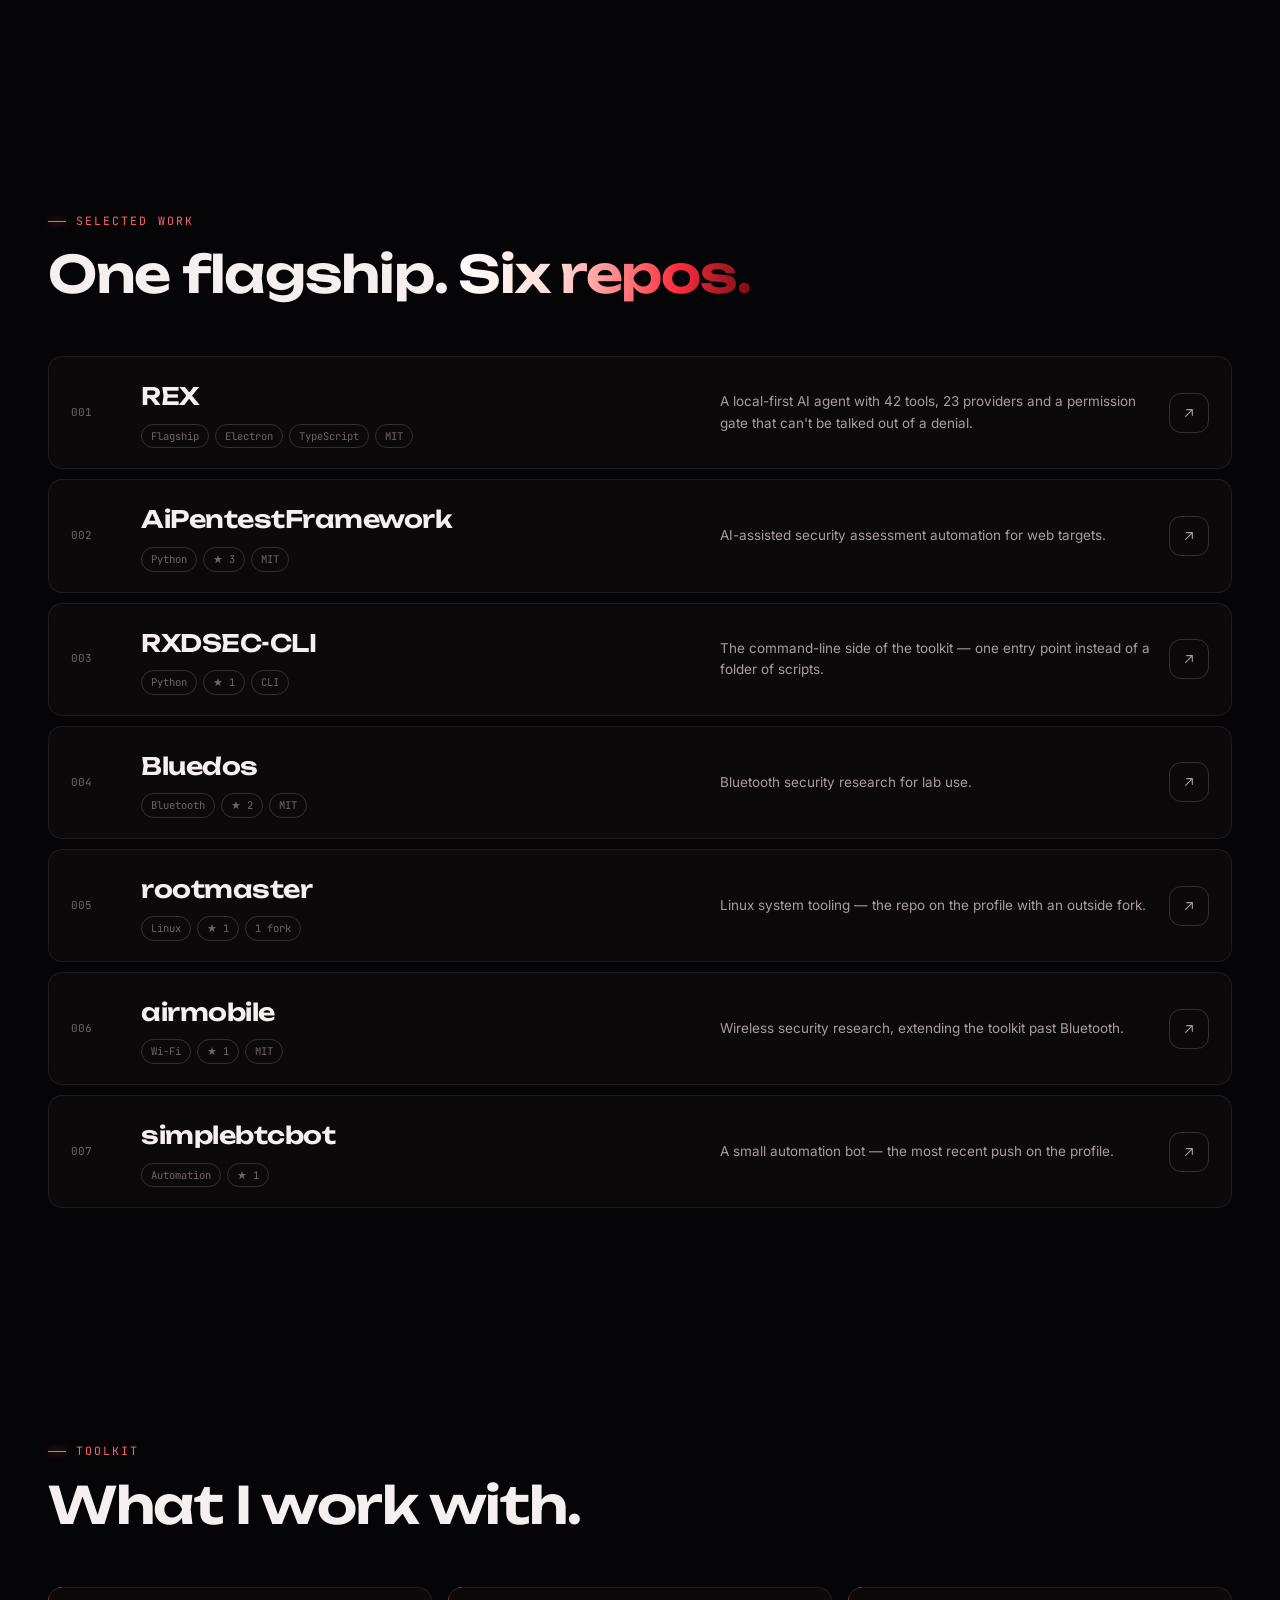
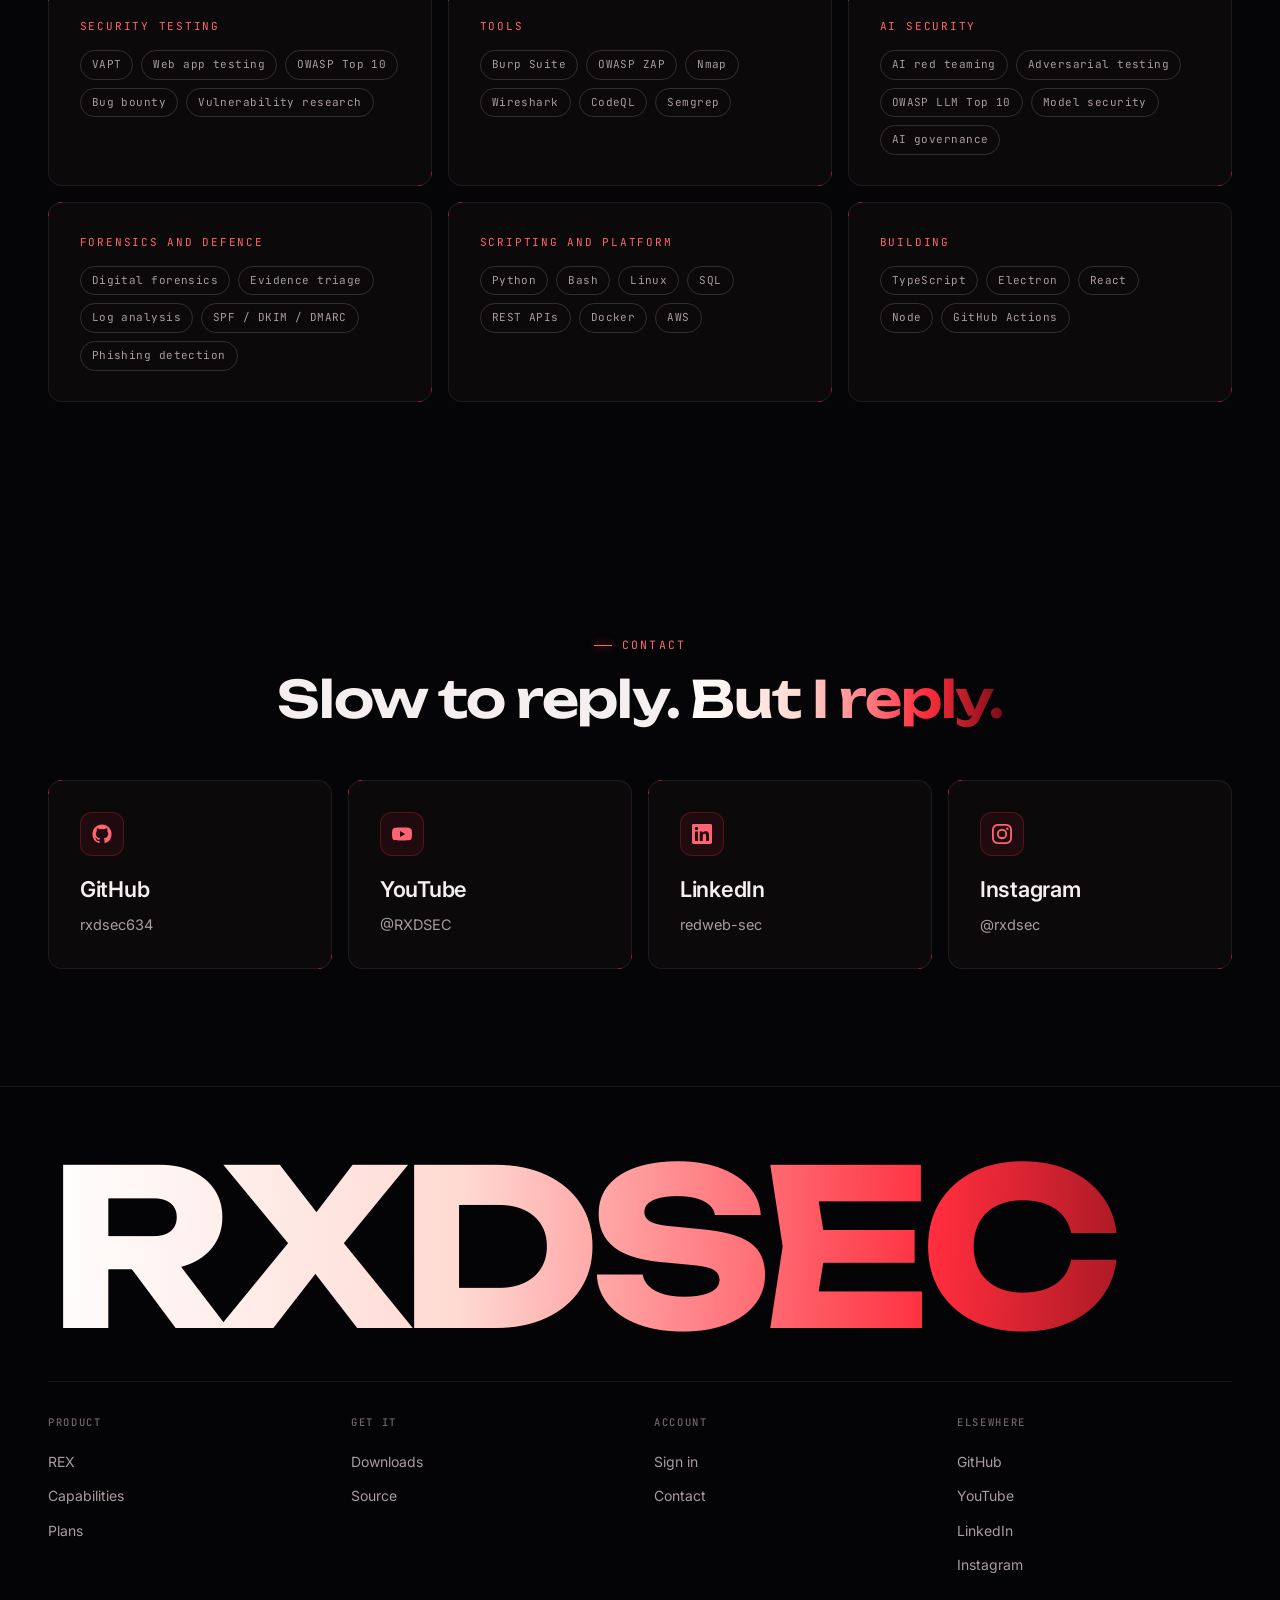
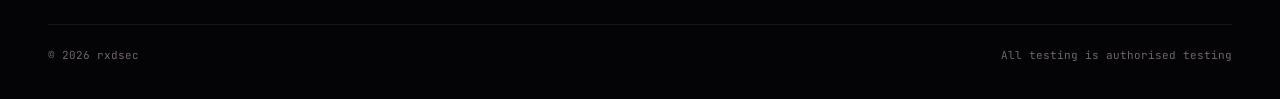
==== commit 4fa957b7: "Ship three.js itself — the build/ ignore rule was dropping it .gitignore's `build/` matched assets/v" ====
--- a/about.html
+++ b/about.html
@@ -214,7 +214,7 @@
 
 <script type="importmap">
 { "imports": {
-    "three": "./assets/vendor/three/build/three.module.min.js",
+    "three": "./assets/vendor/three/three.module.min.js",
     "three/addons/": "./assets/vendor/three/examples/jsm/"
 } }
 </script>
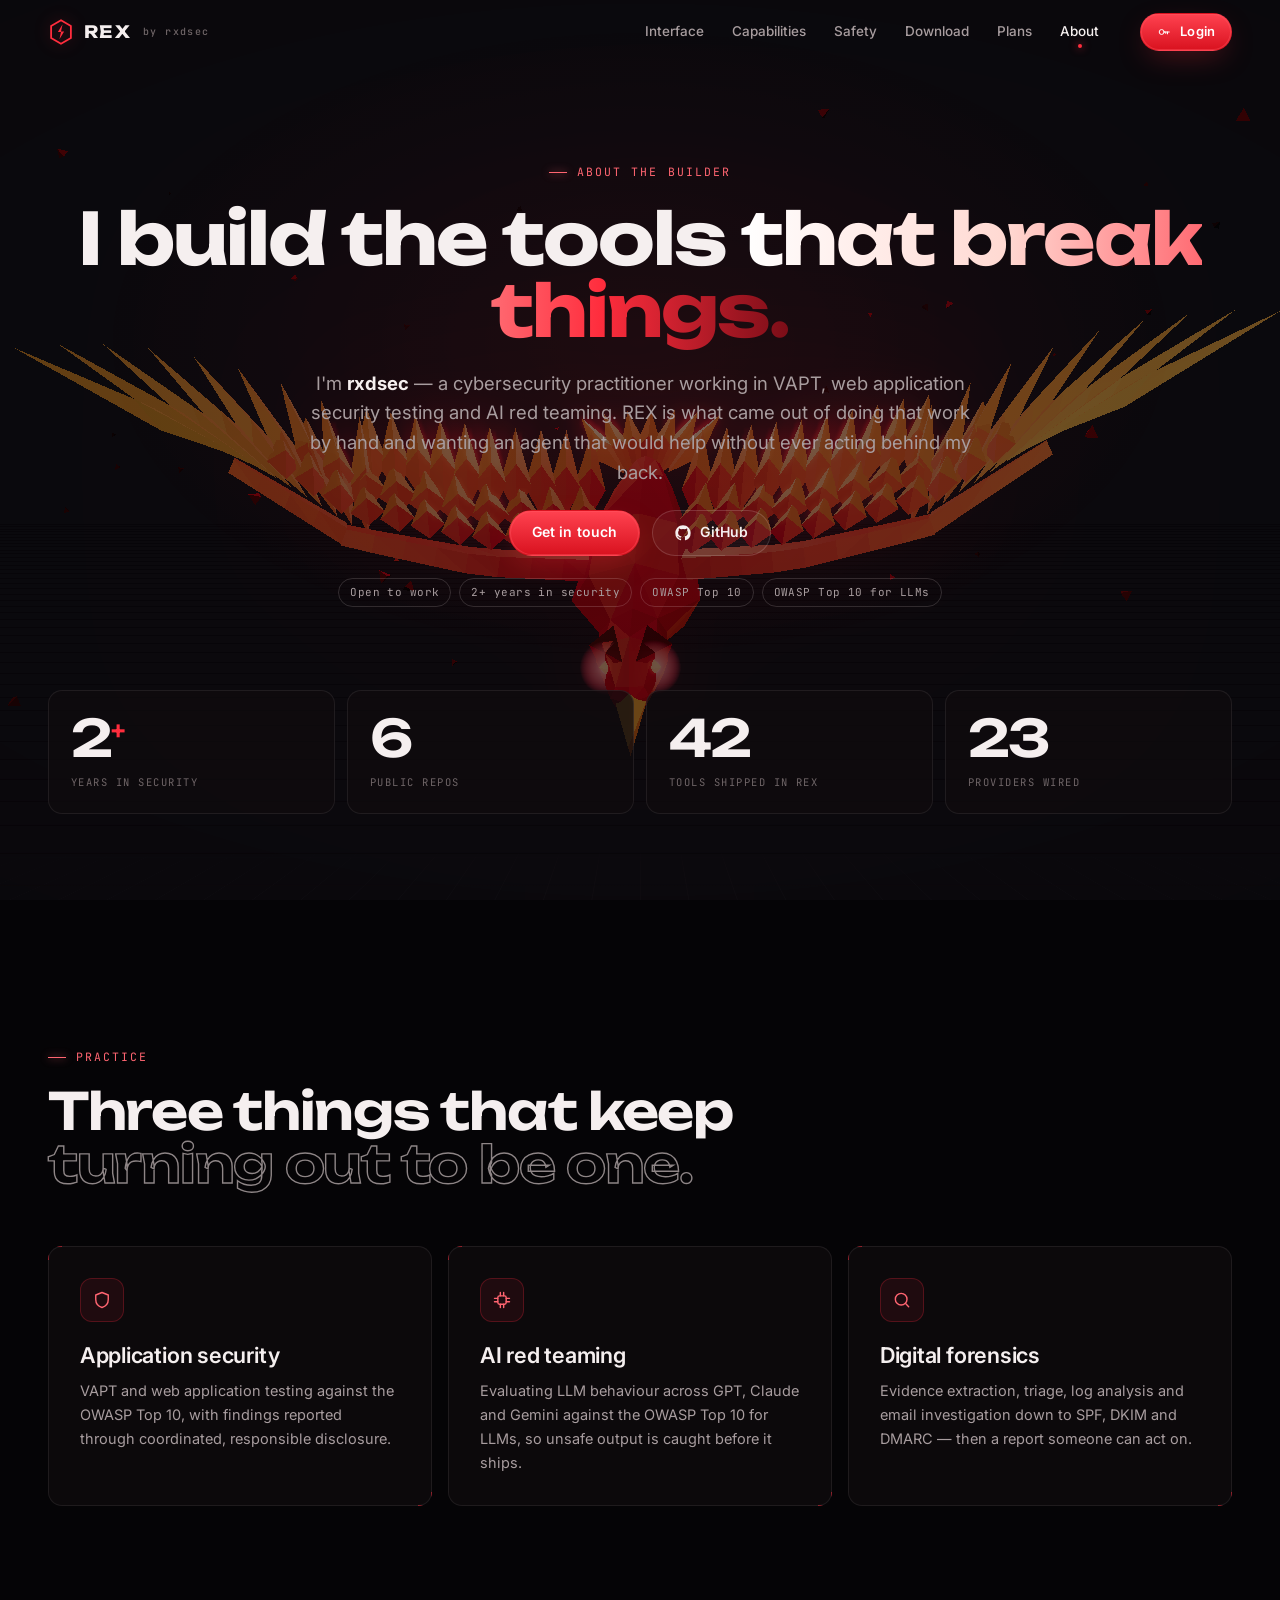
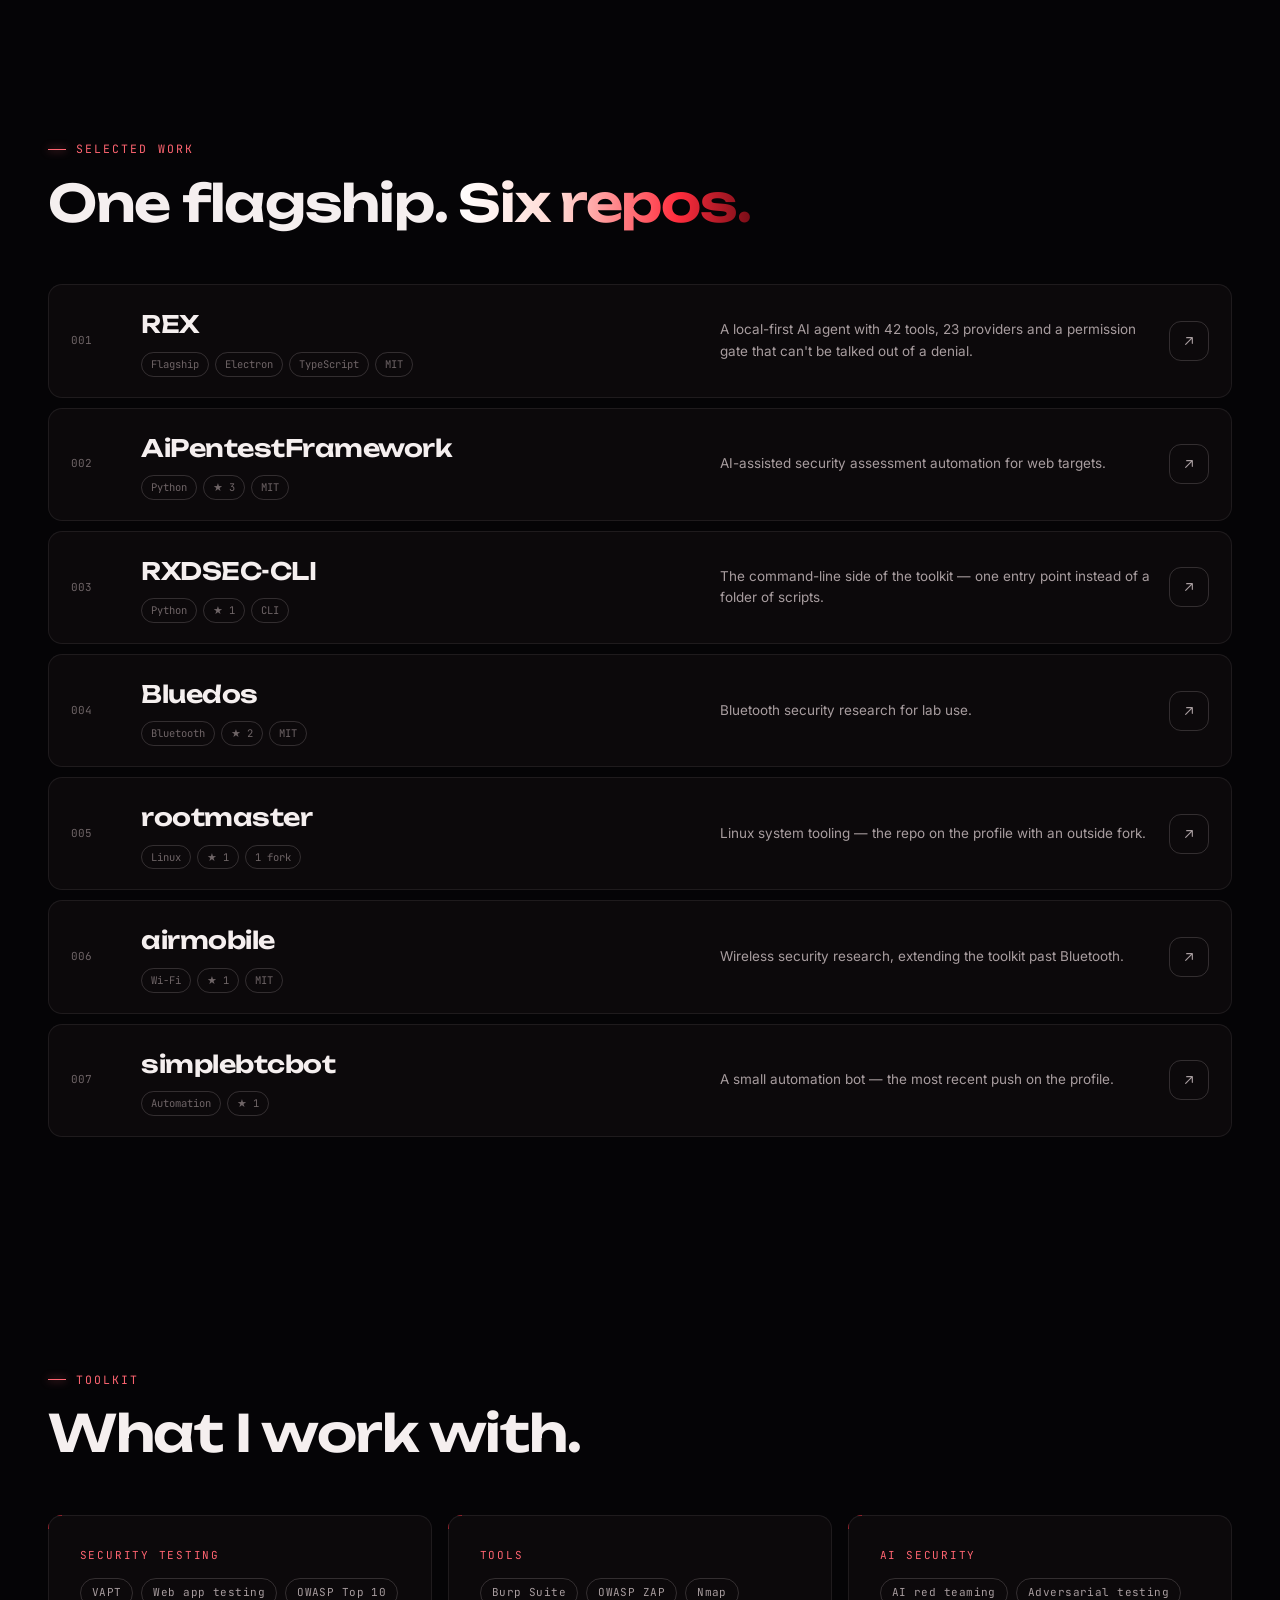
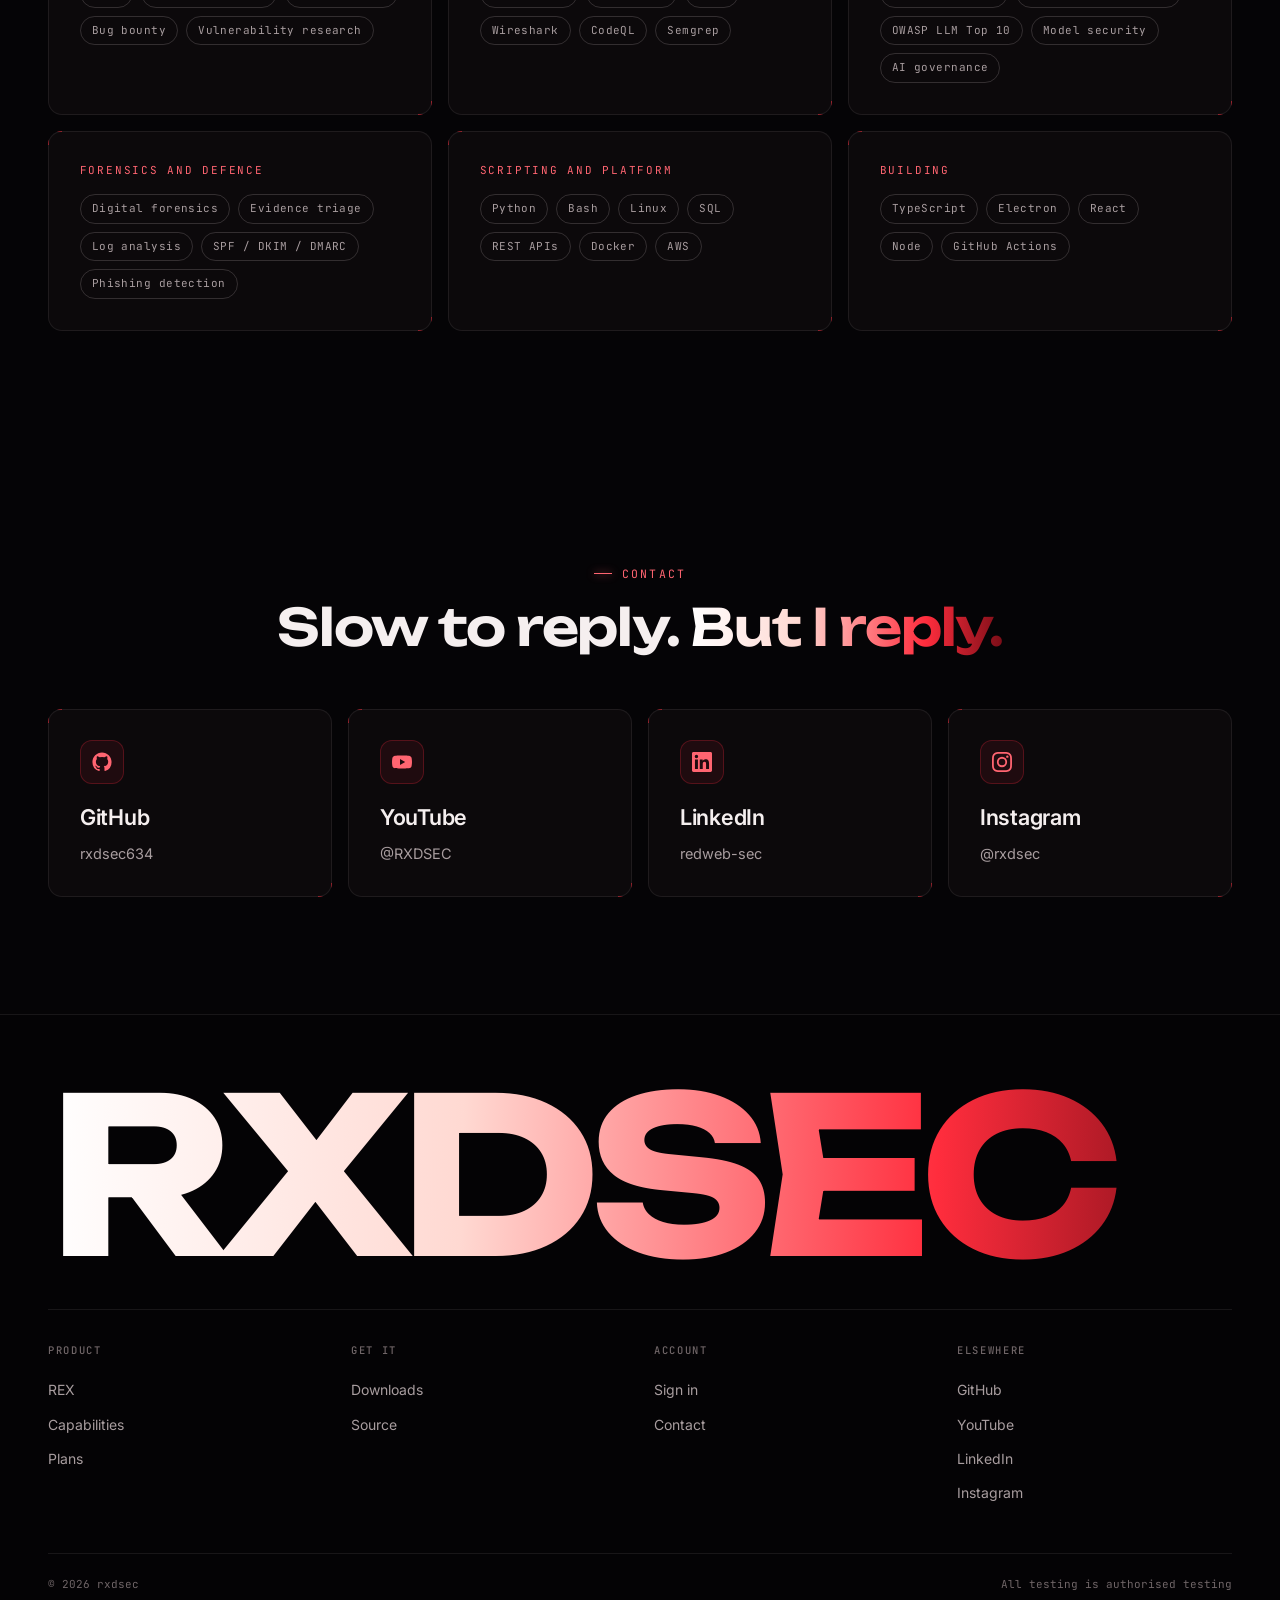
==== commit 9895cf0c: "Give every sub-page the Plans layout: centred heading, scene behind About, Capabilities and Download" ====
--- a/about.html
+++ b/about.html
@@ -45,7 +45,7 @@
 
 <main>
 
-<header class="page-head split-head" data-core="slot">
+<header class="page-head center" data-core="ambient">
   <div class="wrap">
     <div style="display:grid; gap:22px">
       <span class="eyebrow">About the builder</span>
@@ -64,7 +64,6 @@
         <span class="tag">Open to work</span><span class="tag">2+ years in security</span><span class="tag">OWASP Top 10</span><span class="tag">OWASP Top 10 for LLMs</span>
       </div>
     </div>
-    <div class="core-slot" aria-hidden="true"></div>
   </div>
 </header>
 
--- a/assets/css/core.css
+++ b/assets/css/core.css
@@ -130,6 +130,8 @@
   opacity: 0; transition: opacity 1.2s var(--ease);
 }
 html.core-on #core { opacity: 1; }
+/* behind copy (every section that isn't a docking slot) the scene recedes */
+html.core-on.core-dim #core { opacity: 0.42; transition-duration: 0.6s; }
 
 /* ================= nav ================= */
 
@@ -286,6 +288,34 @@
 .hero-copy { display: grid; gap: 26px; position: relative; z-index: 2; }
 .hero-copy .display .l2 { display: block; }
 .hero-stage { position: relative; aspect-ratio: 1; }
+
+/* The home hero pins while the eagle folds itself into the hexagon: the
+   extra height is the scroll distance the transformation plays over. */
+.hero-scroll { position: relative; height: 450vh; }
+.hero-scroll > .hero { position: sticky; top: 0; }
+
+/* Centre stage: the eagle takes the middle of the screen, big, and the copy
+   sits at the bottom over a fade so it stays readable across the wings. */
+.hero-center { align-items: flex-end; }
+.hero-center .hero-grid { grid-template-columns: 1fr; }
+.hero-center .hero-stage {
+  position: absolute; left: 0; right: 0; top: var(--nav-h); bottom: 26%;
+  aspect-ratio: auto; width: auto; margin: 0; order: 0;
+}
+.hero-center::after {
+  content: ""; position: absolute; left: 0; right: 0; bottom: 0; height: 40%; z-index: 1; pointer-events: none;
+  background: linear-gradient(180deg, transparent, rgba(5, 4, 6, 0.7) 50%, rgba(5, 4, 6, 0.9));
+}
+.hero-center .hero-copy { z-index: 2; text-align: center; justify-items: center; gap: 18px; min-width: 0; }
+.hero-center .hero-grid > * { min-width: 0; }
+/* the creature is the hero here: the copy is cut to tagline, headline and
+   the two actions, so it keeps to a band along the bottom */
+.hero-center .hero-copy .lede, .hero-center .ticker { display: none; }
+.hero-center .hero-actions { justify-content: center; }
+.hero-center .display { font-size: clamp(30px, 4.2vw, 64px); }
+.hero-center .core-fallback { inset: 22% 38%; }
+.hero-center .display .l2 { display: inline; }
+.hero-center .hero-foot { z-index: 2; }
 
 /* SVG sigil: the no-WebGL / loading fallback, and it fades once the 3D is live */
 .core-fallback {
@@ -514,6 +544,11 @@
 .page-head .wrap { display: grid; gap: 22px; }
 .page-head .h1 { max-width: 16ch; }
 .page-head.split-head .wrap { grid-template-columns: minmax(0, 1.2fr) minmax(0, 1fr); align-items: center; }
+/* centred heading over the scene in the background — the Plans layout */
+.page-head.center .wrap, .page-head.center .wrap > div { justify-items: center; text-align: center; }
+.page-head.center .h1 { max-width: 18ch; }
+.page-head.center .lede { margin-inline: auto; }
+.page-head.center .hero-actions, .page-head.center .tags { justify-content: center; }
 .page-head .core-slot { aspect-ratio: 1; width: 100%; max-width: 420px; justify-self: end; }
 
 /* ================= downloads (rendered by downloads.js) ================= */
@@ -669,6 +704,11 @@
 @media (max-width: 900px) {
   :root { --nav-h: 58px; }
   .hero { padding-bottom: 140px; }
+  /* centre-stage hero on phones: the eagle fills the top half and the copy
+     the bottom, which fits one screen — so it pins here too */
+  .hero-center .hero-stage { top: var(--nav-h); bottom: 46%; width: auto; margin: 0; }
+  .hero-center .hero-copy { text-align: center; min-width: 0; width: 100%; }
+  .hero-center .hero-actions .btn { padding: 0 16px; }
   .hero-grid { grid-template-columns: 1fr; gap: 0; }
   .hero-stage { order: -1; width: min(100%, 440px); margin: -10px auto -30px; }
   .hero-copy { text-align: center; justify-items: center; }
@@ -725,6 +765,7 @@
   .layer { grid-template-columns: 28px minmax(0, 1fr); }
   .layer .d { display: none; }
   .hero-foot .hide-sm { display: none; }
+  .hero-center .ticker { display: none; }
   .readout { padding: 7px 10px; }
   .readout b { font-size: 16px; }
   .app-body { height: 480px; }
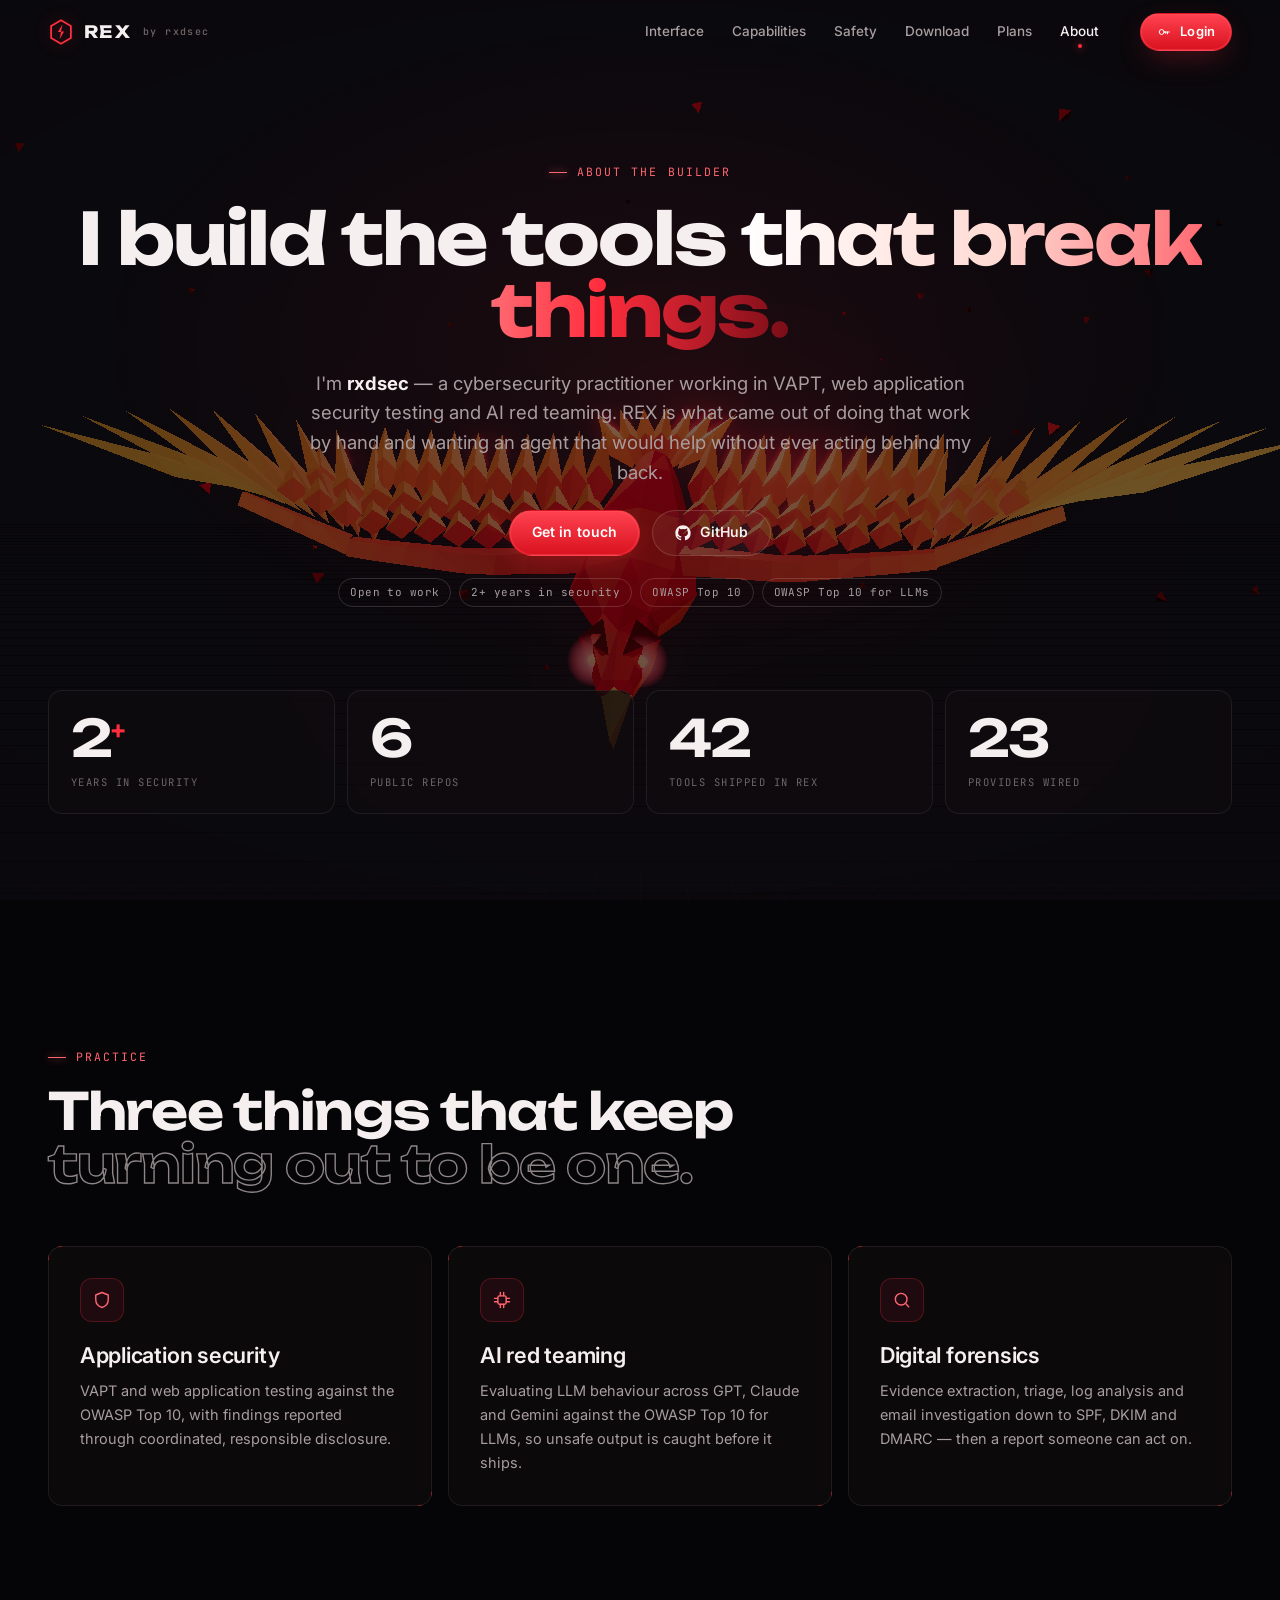
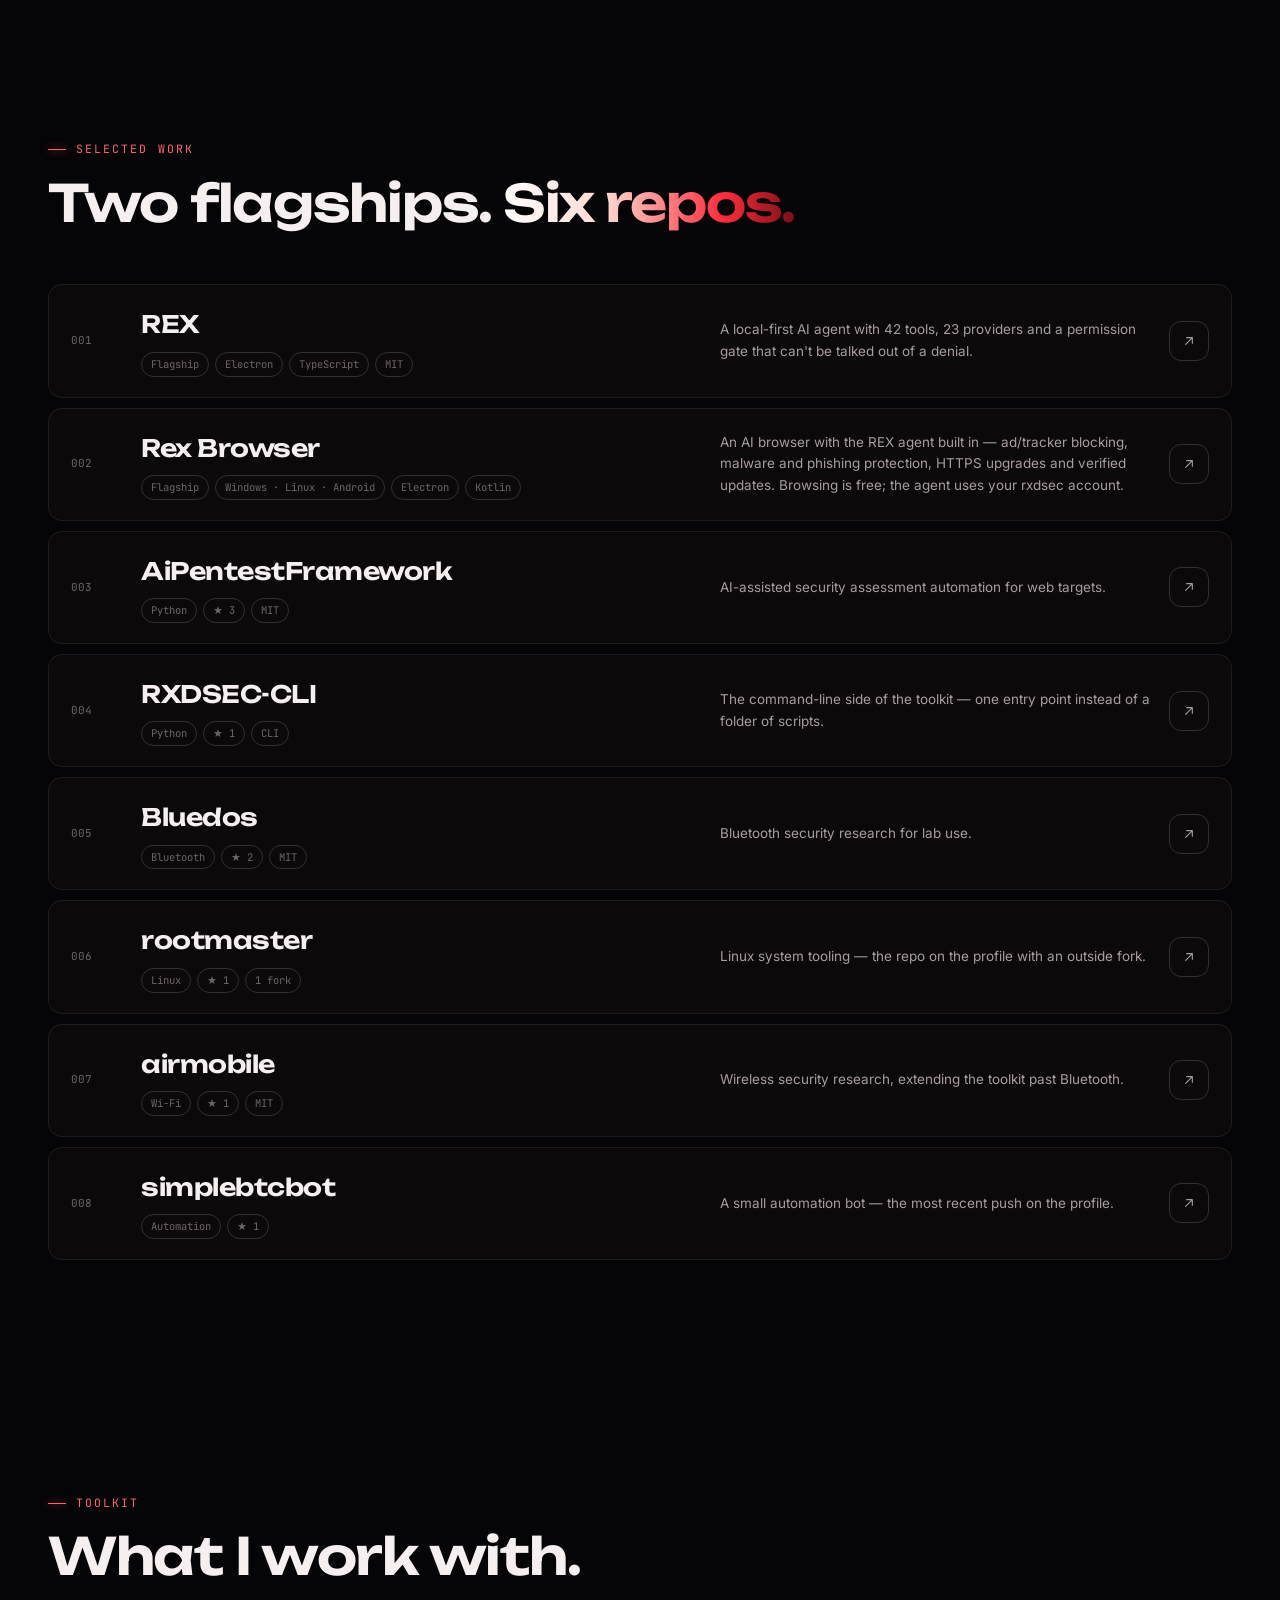
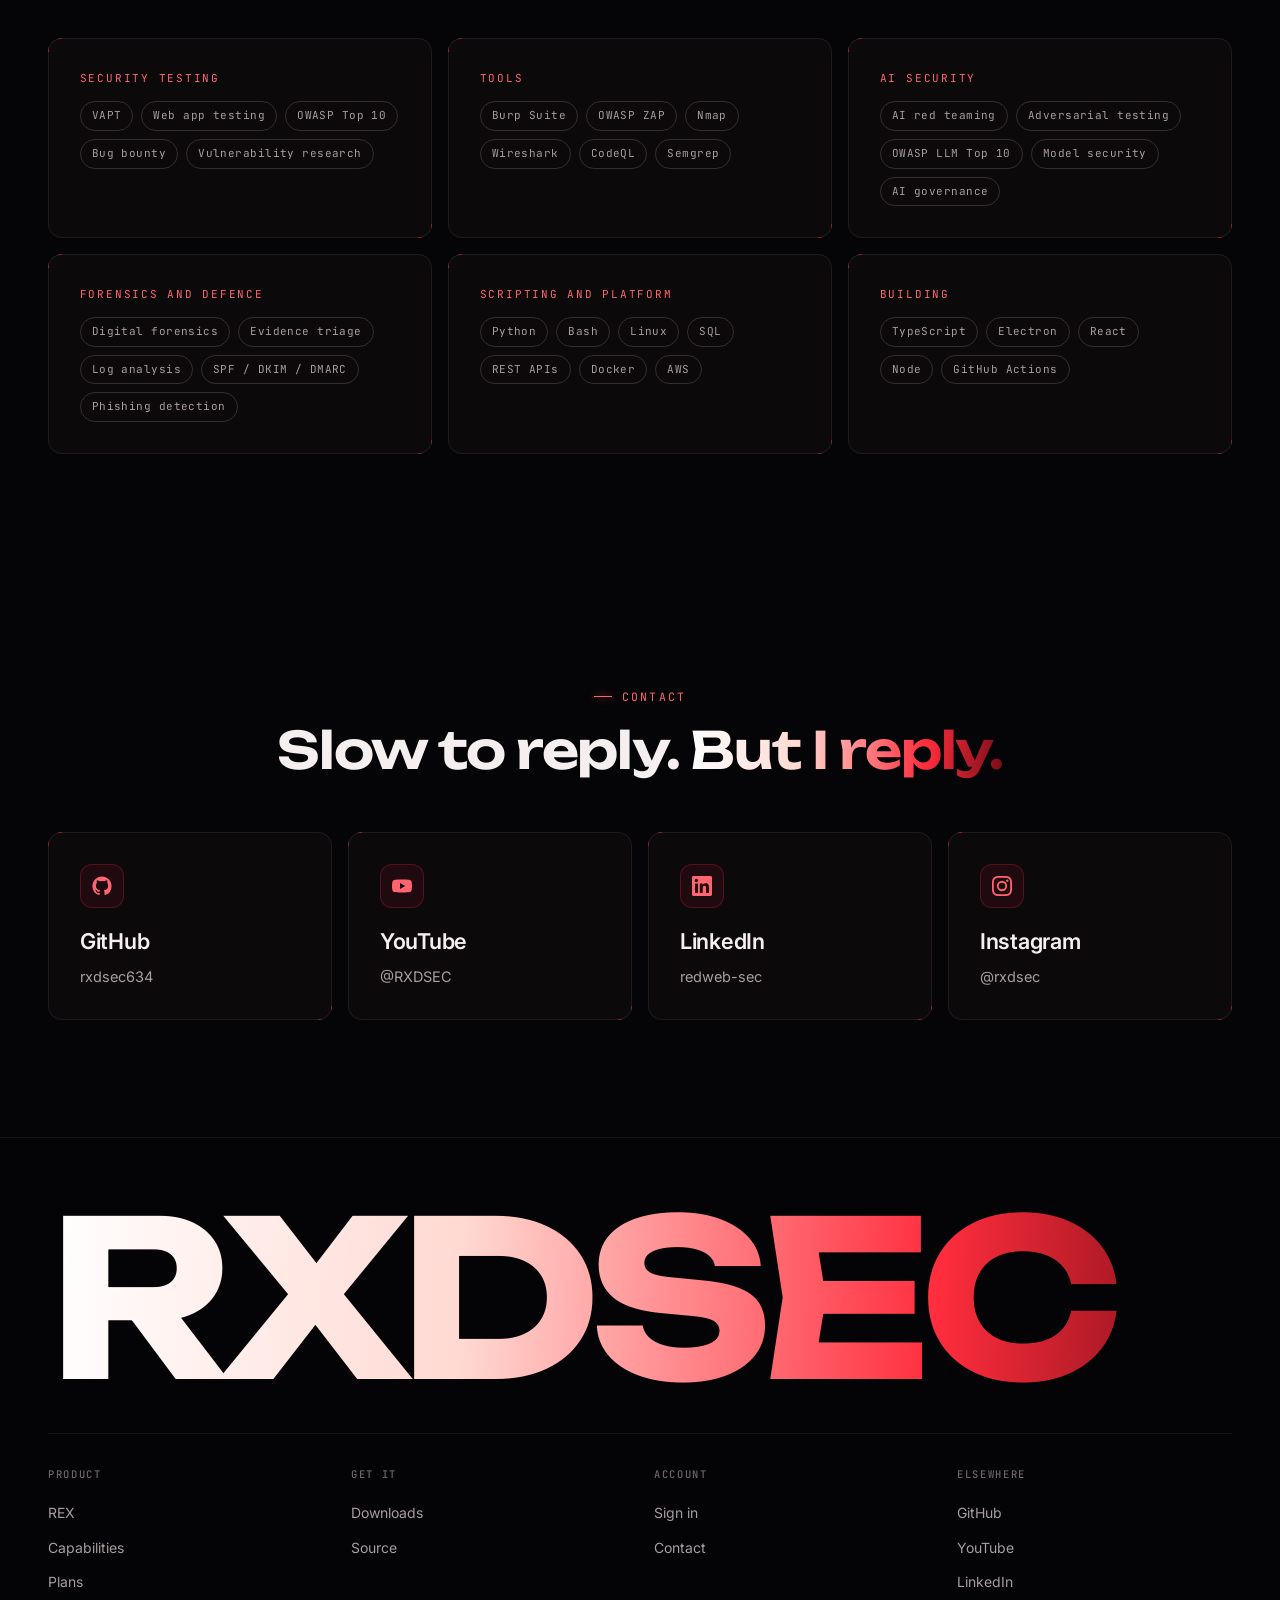
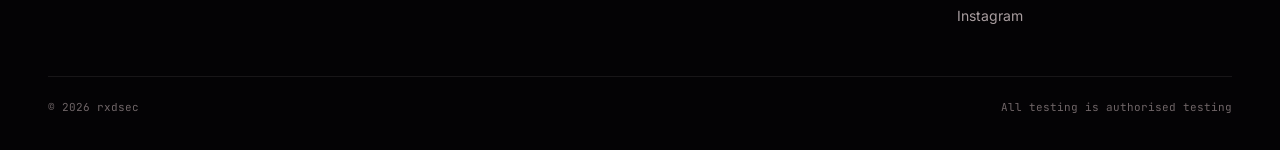
==== commit 30fcc214: "About: add Rex Browser to Selected work List Rex Browser as a second flagship (links to the download" ====
--- a/about.html
+++ b/about.html
@@ -108,7 +108,7 @@
   <div class="wrap">
     <div class="section-head">
       <span class="eyebrow reveal">Selected work</span>
-      <h2 class="h2 reveal d1">One flagship. <span class="grad">Six repos.</span></h2>
+      <h2 class="h2 reveal d1">Two flagships. <span class="grad">Six repos.</span></h2>
     </div>
     <div class="ilist">
       <a class="irow reveal" href="index.html">
@@ -117,38 +117,44 @@
         <span class="irow-d">A local-first AI agent with 42 tools, 23 providers and a permission gate that can't be talked out of a denial.</span>
         <span class="irow-go"><svg class="icon" width="16" height="16"><use href="#i-arrowUpRight"/></svg></span>
       </a>
+      <a class="irow reveal" href="downloads.html#builds">
+        <span class="irow-n">002</span>
+        <span><span class="irow-t">Rex Browser</span><span class="irow-tags"><span>Flagship</span><span>Windows · Linux · Android</span><span>Electron</span><span>Kotlin</span></span></span>
+        <span class="irow-d">An AI browser with the REX agent built in — ad/tracker blocking, malware and phishing protection, HTTPS upgrades and verified updates. Browsing is free; the agent uses your rxdsec account.</span>
+        <span class="irow-go"><svg class="icon" width="16" height="16"><use href="#i-arrowUpRight"/></svg></span>
+      </a>
       <a class="irow reveal" href="https://github.com/rxdsec634/AiPentestFramework" target="_blank" rel="noopener">
-        <span class="irow-n">002</span>
+        <span class="irow-n">003</span>
         <span><span class="irow-t">AiPentestFramework</span><span class="irow-tags"><span>Python</span><span>★ 3</span><span>MIT</span></span></span>
         <span class="irow-d">AI-assisted security assessment automation for web targets.</span>
         <span class="irow-go"><svg class="icon" width="16" height="16"><use href="#i-arrowUpRight"/></svg></span>
       </a>
       <a class="irow reveal" href="https://github.com/rxdsec634/RXDSEC-CLI" target="_blank" rel="noopener">
-        <span class="irow-n">003</span>
+        <span class="irow-n">004</span>
         <span><span class="irow-t">RXDSEC-CLI</span><span class="irow-tags"><span>Python</span><span>★ 1</span><span>CLI</span></span></span>
         <span class="irow-d">The command-line side of the toolkit — one entry point instead of a folder of scripts.</span>
         <span class="irow-go"><svg class="icon" width="16" height="16"><use href="#i-arrowUpRight"/></svg></span>
       </a>
       <a class="irow reveal" href="https://github.com/rxdsec634/Bluedos" target="_blank" rel="noopener">
-        <span class="irow-n">004</span>
+        <span class="irow-n">005</span>
         <span><span class="irow-t">Bluedos</span><span class="irow-tags"><span>Bluetooth</span><span>★ 2</span><span>MIT</span></span></span>
         <span class="irow-d">Bluetooth security research for lab use.</span>
         <span class="irow-go"><svg class="icon" width="16" height="16"><use href="#i-arrowUpRight"/></svg></span>
       </a>
       <a class="irow reveal" href="https://github.com/rxdsec634/rootmaster" target="_blank" rel="noopener">
-        <span class="irow-n">005</span>
+        <span class="irow-n">006</span>
         <span><span class="irow-t">rootmaster</span><span class="irow-tags"><span>Linux</span><span>★ 1</span><span>1 fork</span></span></span>
         <span class="irow-d">Linux system tooling — the repo on the profile with an outside fork.</span>
         <span class="irow-go"><svg class="icon" width="16" height="16"><use href="#i-arrowUpRight"/></svg></span>
       </a>
       <a class="irow reveal" href="https://github.com/rxdsec634/airmobile" target="_blank" rel="noopener">
-        <span class="irow-n">006</span>
+        <span class="irow-n">007</span>
         <span><span class="irow-t">airmobile</span><span class="irow-tags"><span>Wi-Fi</span><span>★ 1</span><span>MIT</span></span></span>
         <span class="irow-d">Wireless security research, extending the toolkit past Bluetooth.</span>
         <span class="irow-go"><svg class="icon" width="16" height="16"><use href="#i-arrowUpRight"/></svg></span>
       </a>
       <a class="irow reveal" href="https://github.com/rxdsec634/simplebtcbot" target="_blank" rel="noopener">
-        <span class="irow-n">007</span>
+        <span class="irow-n">008</span>
         <span><span class="irow-t">simplebtcbot</span><span class="irow-tags"><span>Automation</span><span>★ 1</span></span></span>
         <span class="irow-d">A small automation bot — the most recent push on the profile.</span>
         <span class="irow-go"><svg class="icon" width="16" height="16"><use href="#i-arrowUpRight"/></svg></span>
--- a/assets/css/core.css
+++ b/assets/css/core.css
@@ -288,11 +288,6 @@
 .hero-copy { display: grid; gap: 26px; position: relative; z-index: 2; }
 .hero-copy .display .l2 { display: block; }
 .hero-stage { position: relative; aspect-ratio: 1; }
-
-/* The home hero pins while the eagle folds itself into the hexagon: the
-   extra height is the scroll distance the transformation plays over. */
-.hero-scroll { position: relative; height: 450vh; }
-.hero-scroll > .hero { position: sticky; top: 0; }
 
 /* Centre stage: the eagle takes the middle of the screen, big, and the copy
    sits at the bottom over a fade so it stays readable across the wings. */
@@ -705,7 +700,7 @@
   :root { --nav-h: 58px; }
   .hero { padding-bottom: 140px; }
   /* centre-stage hero on phones: the eagle fills the top half and the copy
-     the bottom, which fits one screen — so it pins here too */
+     the bottom, within one screen */
   .hero-center .hero-stage { top: var(--nav-h); bottom: 46%; width: auto; margin: 0; }
   .hero-center .hero-copy { text-align: center; min-width: 0; width: 100%; }
   .hero-center .hero-actions .btn { padding: 0 16px; }
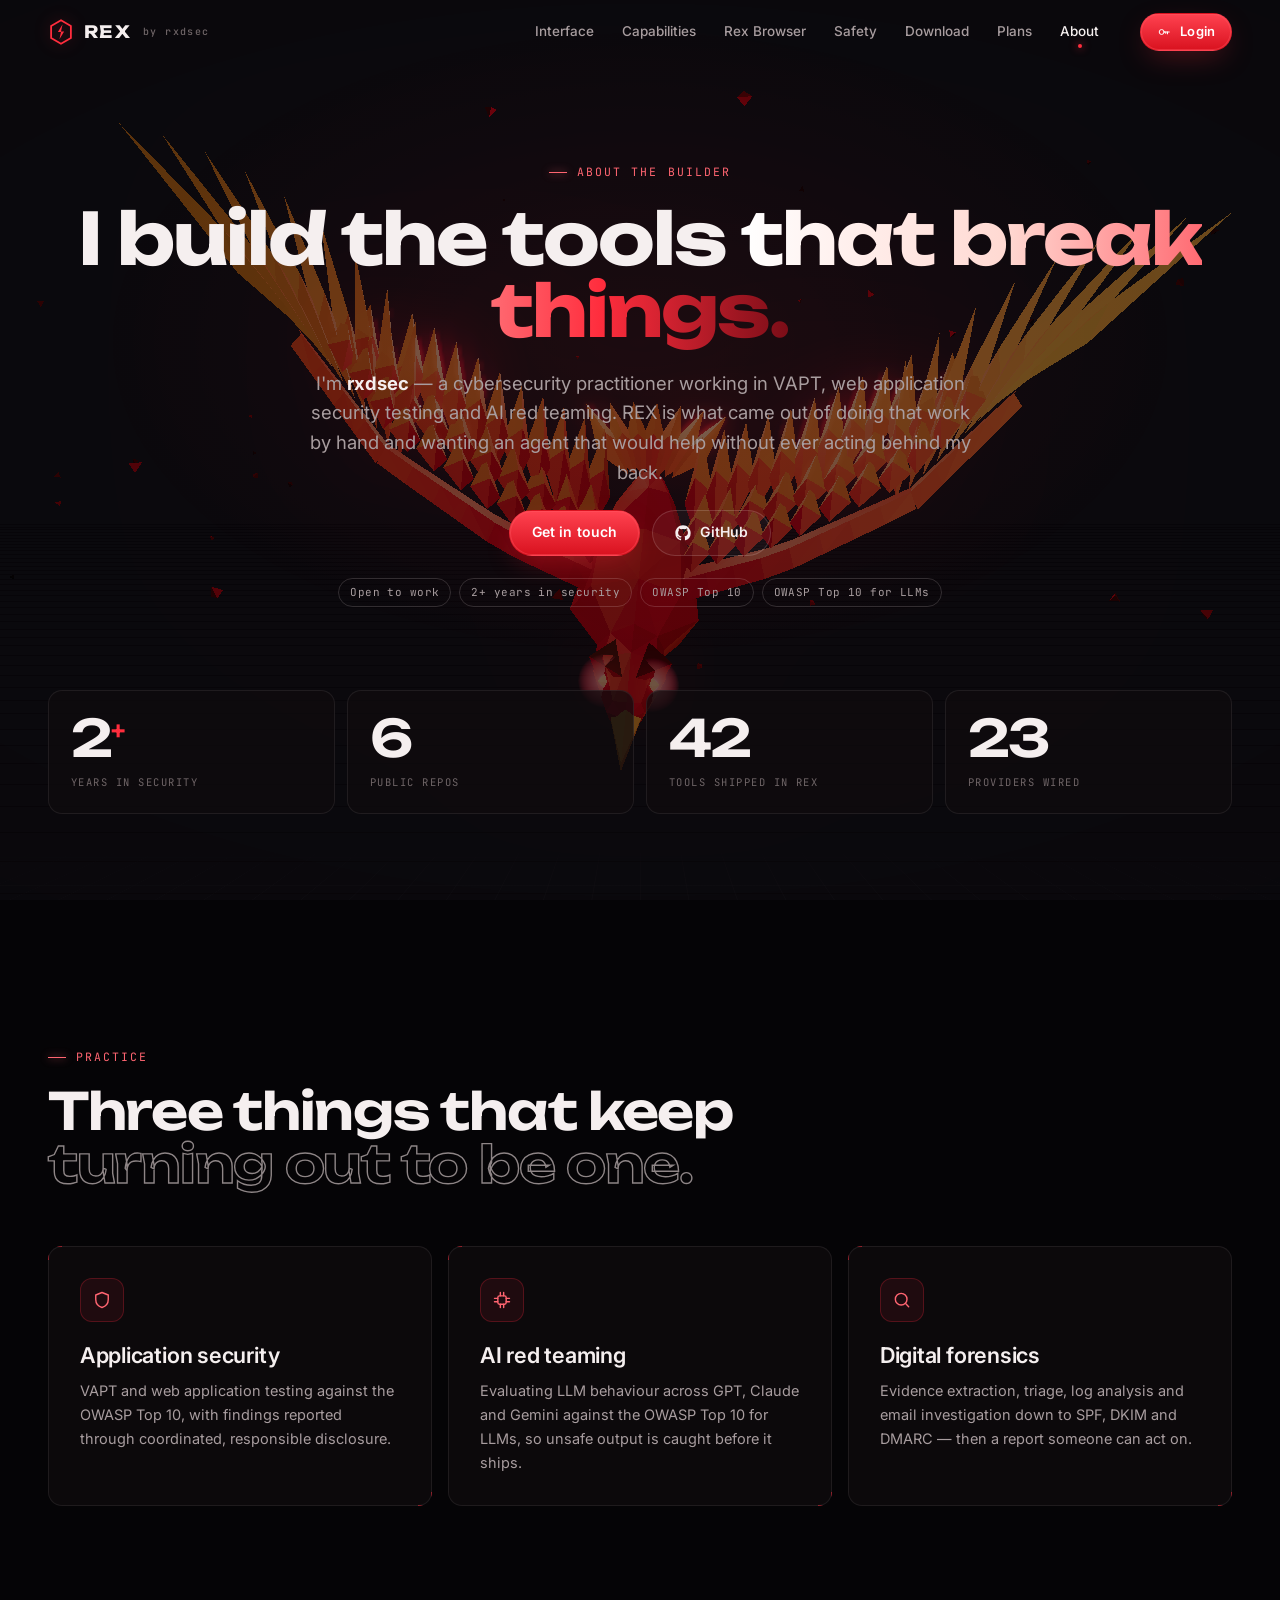
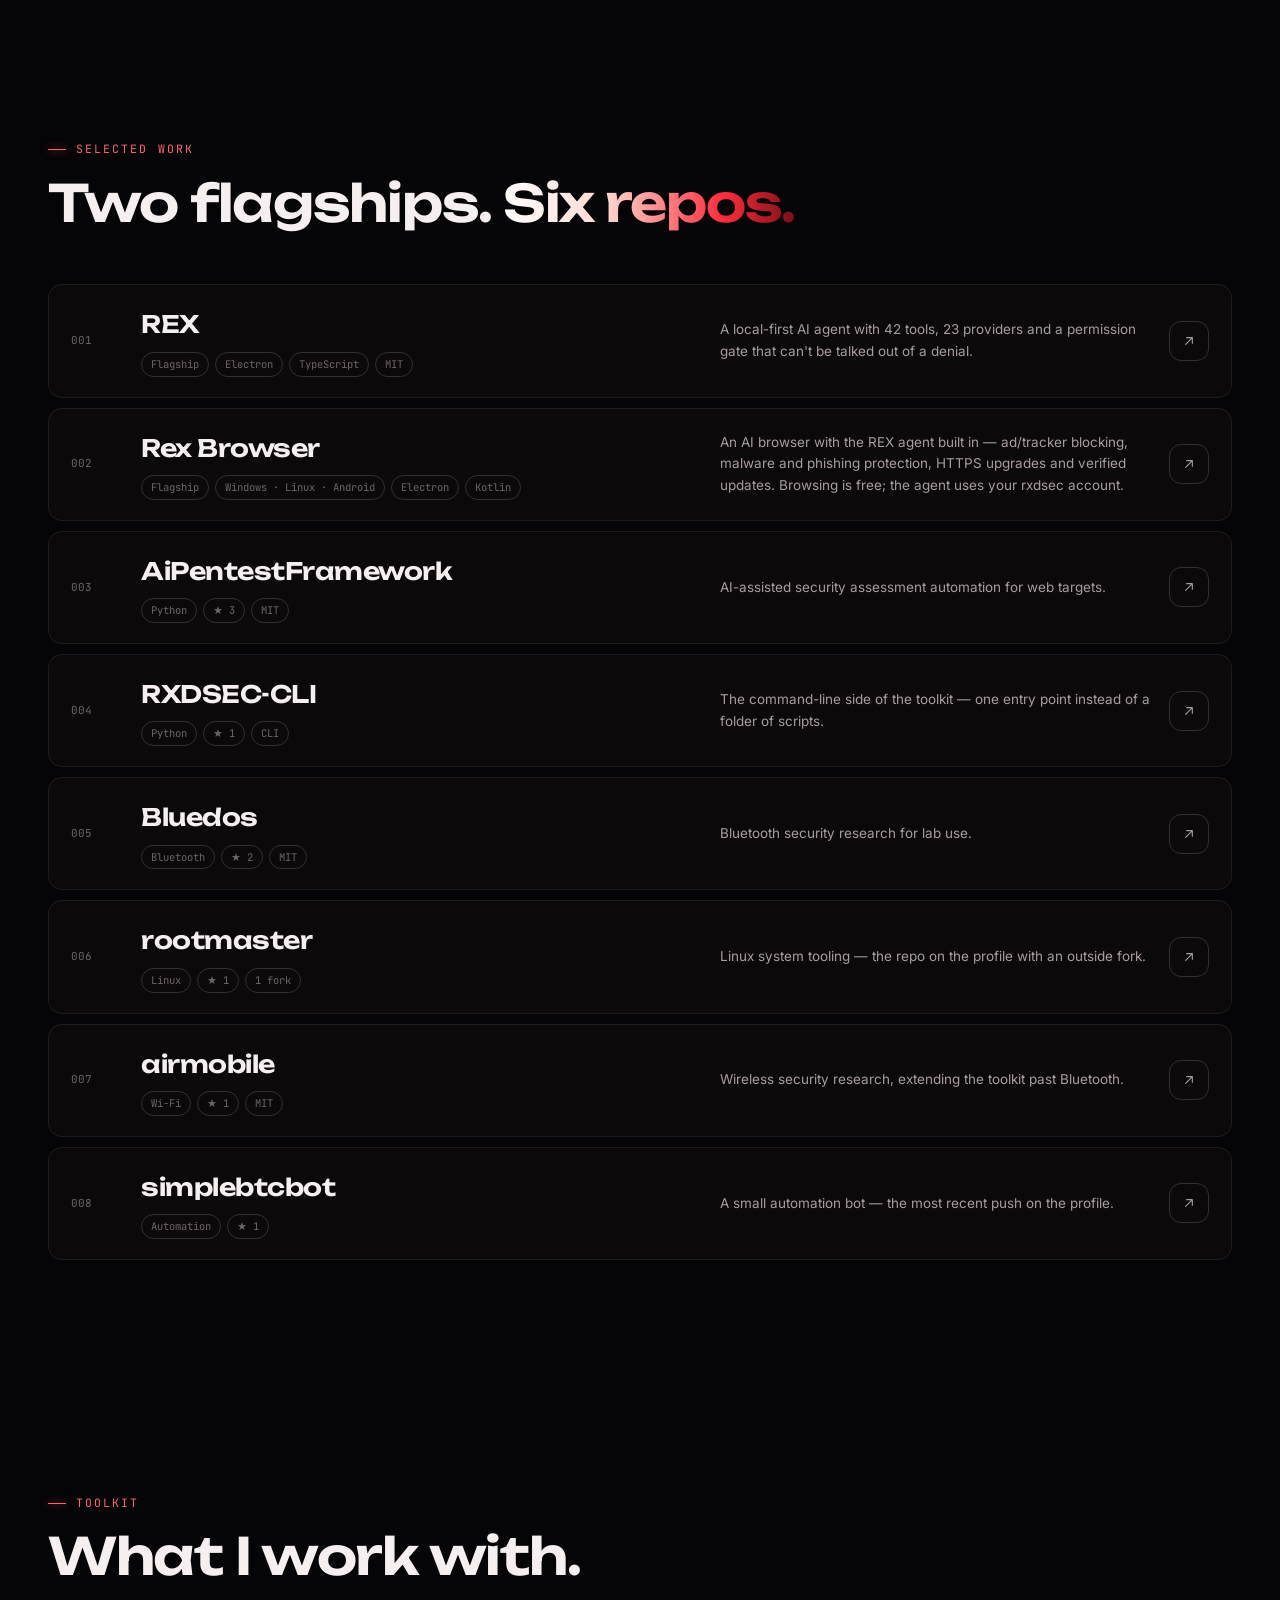
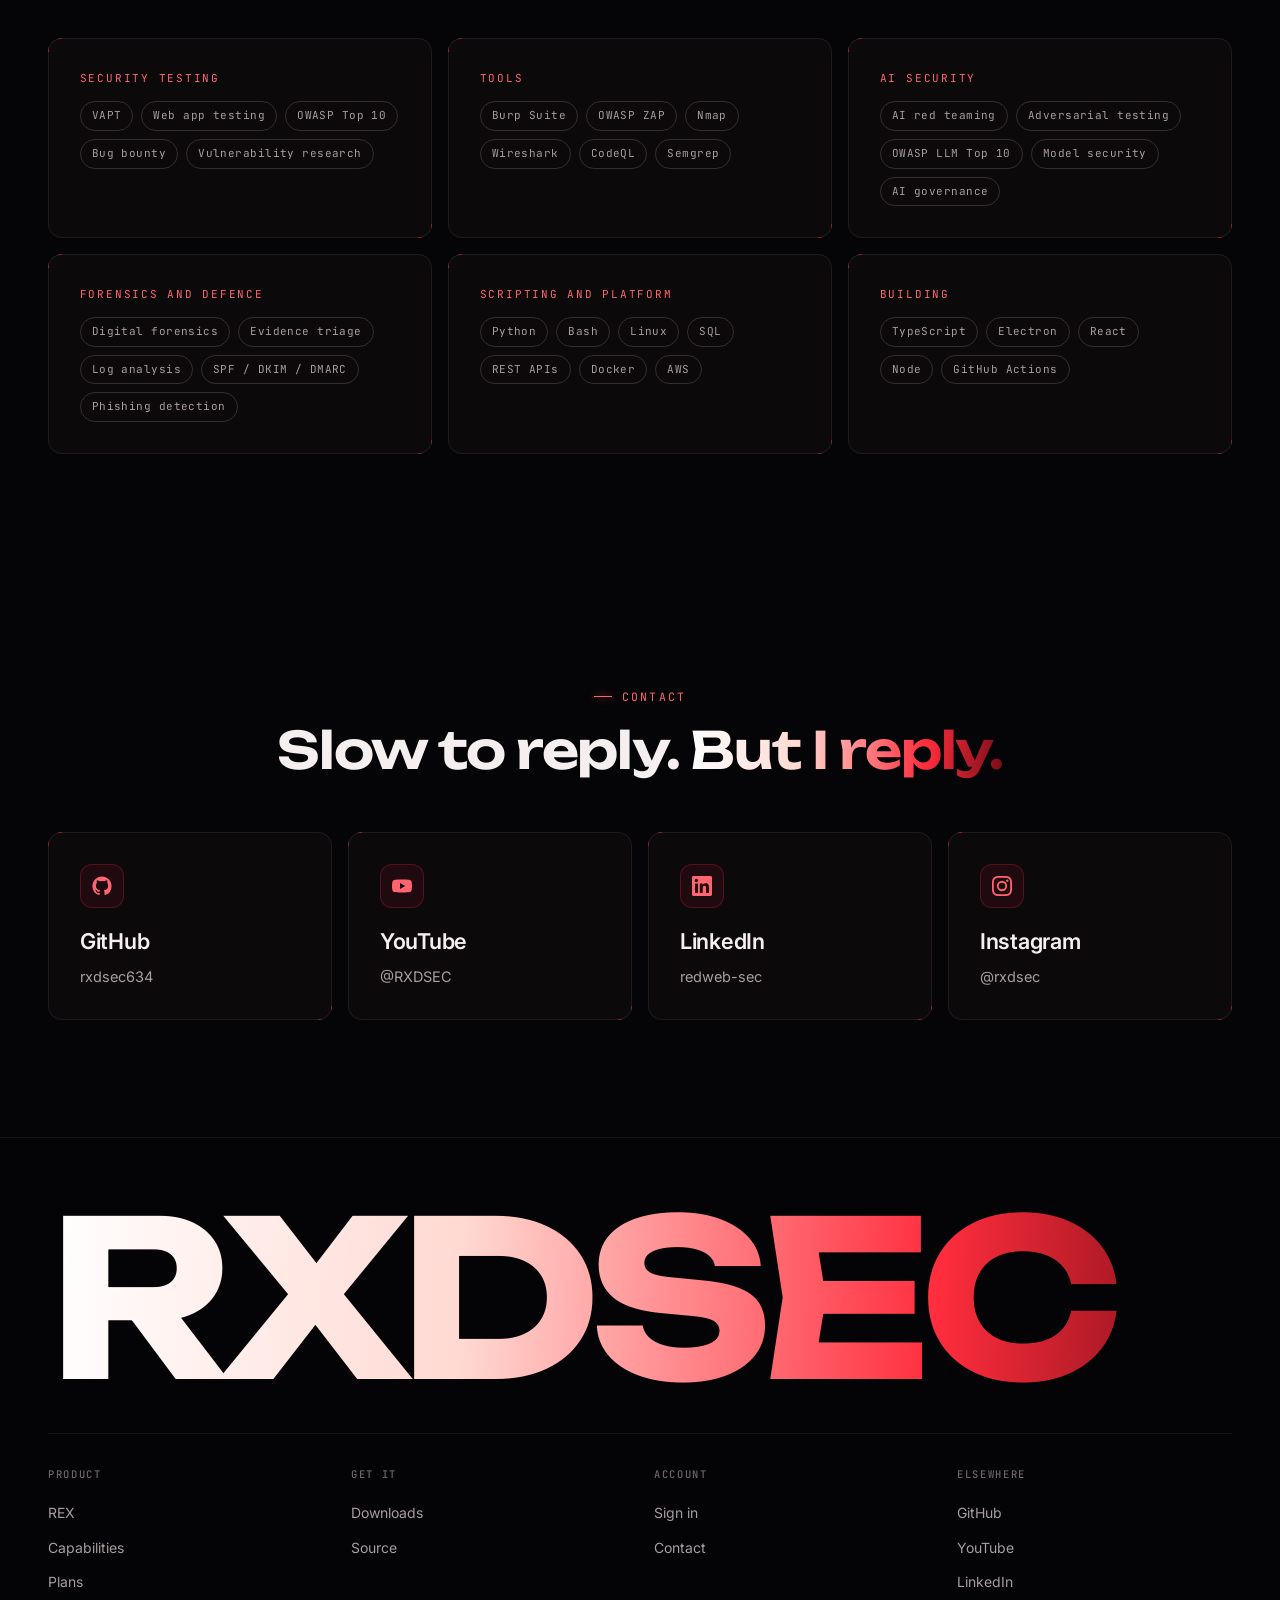
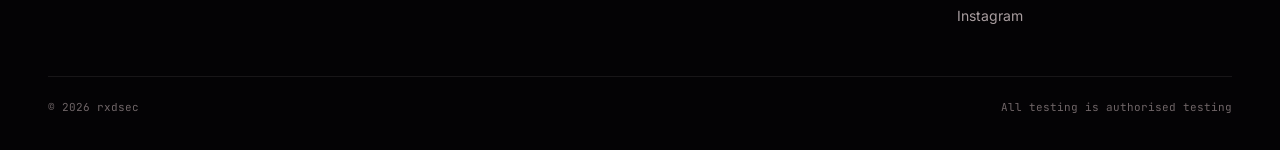
==== commit 9b5536a0: "Add dedicated Rex Browser page (intro + downloads) New rex-browser.html introduces Rex Browser and o" ====
--- a/about.html
+++ b/about.html
@@ -31,6 +31,7 @@
     <div class="nav-links" id="nav-links">
       <a href="index.html#interface">Interface</a>
       <a href="rex.html">Capabilities</a>
+      <a href="rex-browser.html">Rex Browser</a>
       <a href="index.html#safety">Safety</a>
       <a href="downloads.html">Download</a>
       <a href="pricing.html">Plans</a>
@@ -117,7 +118,7 @@
         <span class="irow-d">A local-first AI agent with 42 tools, 23 providers and a permission gate that can't be talked out of a denial.</span>
         <span class="irow-go"><svg class="icon" width="16" height="16"><use href="#i-arrowUpRight"/></svg></span>
       </a>
-      <a class="irow reveal" href="downloads.html#builds">
+      <a class="irow reveal" href="rex-browser.html">
         <span class="irow-n">002</span>
         <span><span class="irow-t">Rex Browser</span><span class="irow-tags"><span>Flagship</span><span>Windows · Linux · Android</span><span>Electron</span><span>Kotlin</span></span></span>
         <span class="irow-d">An AI browser with the REX agent built in — ad/tracker blocking, malware and phishing protection, HTTPS upgrades and verified updates. Browsing is free; the agent uses your rxdsec account.</span>
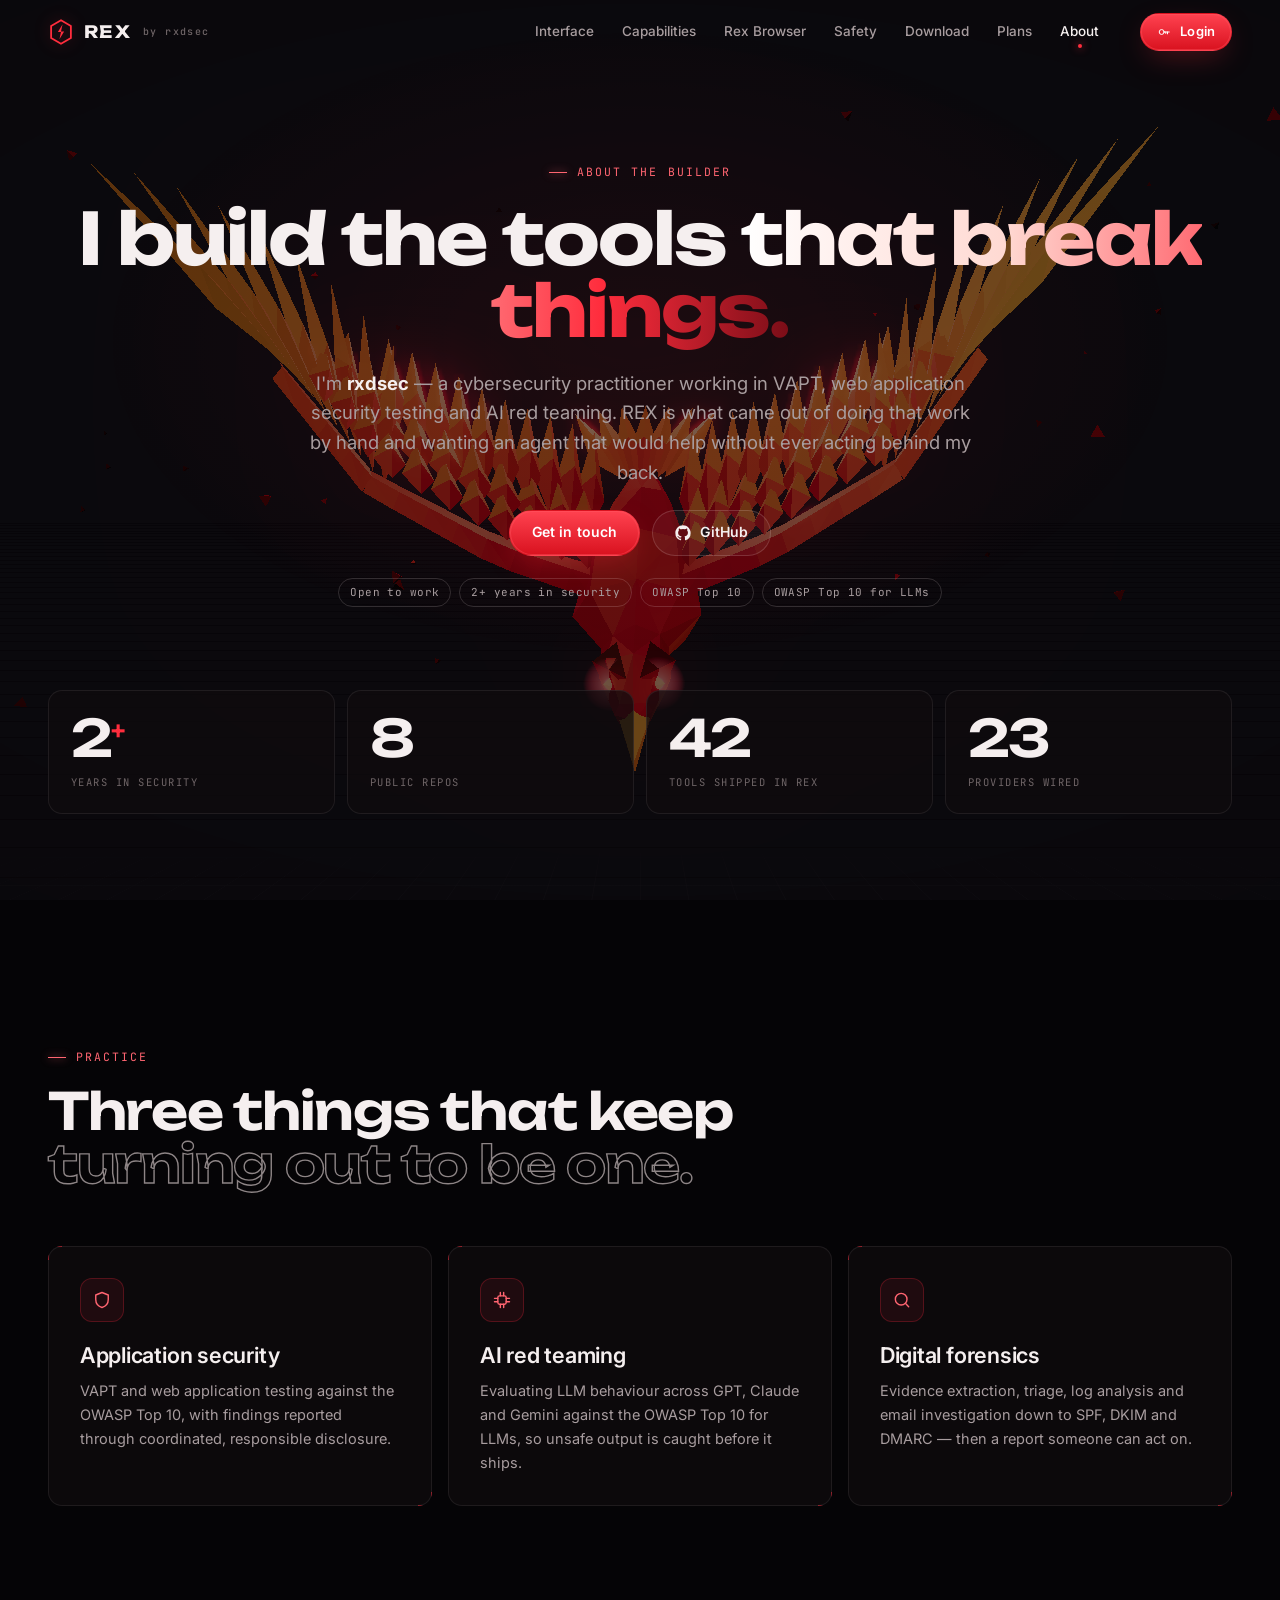
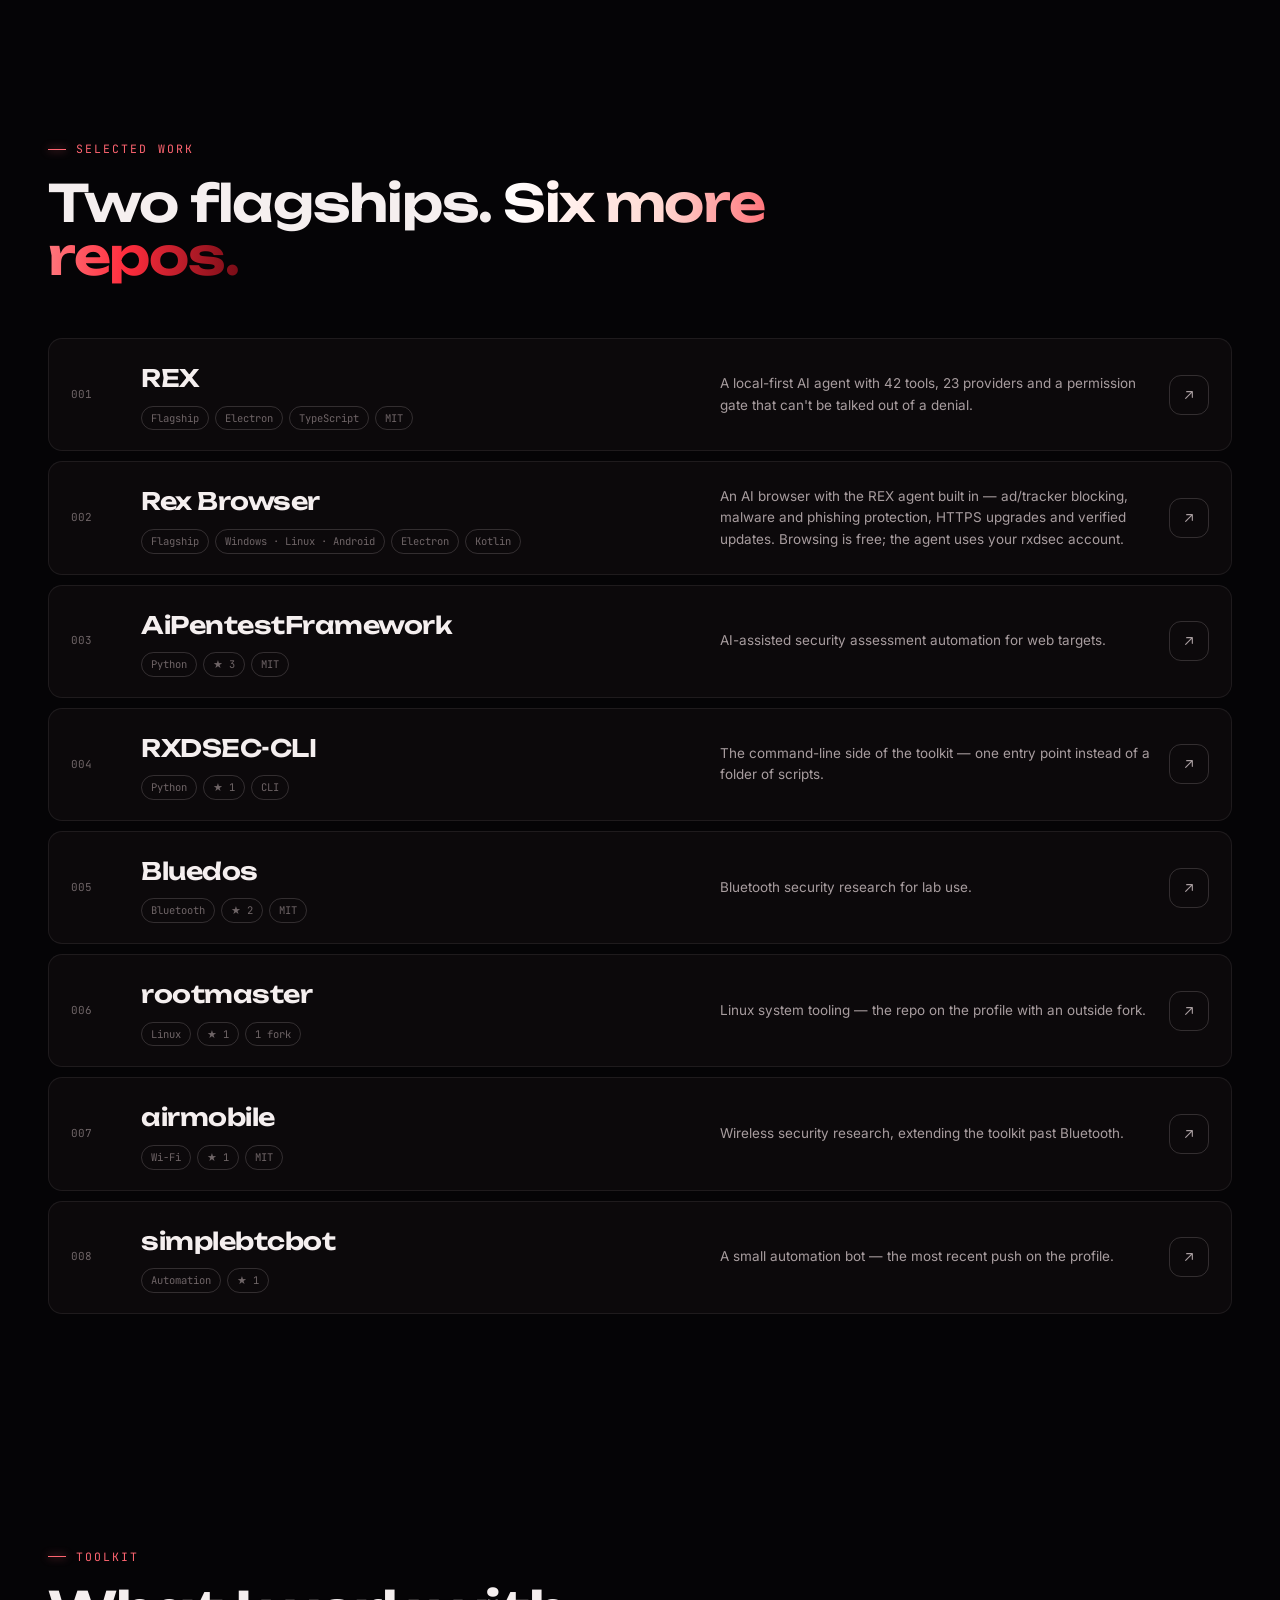
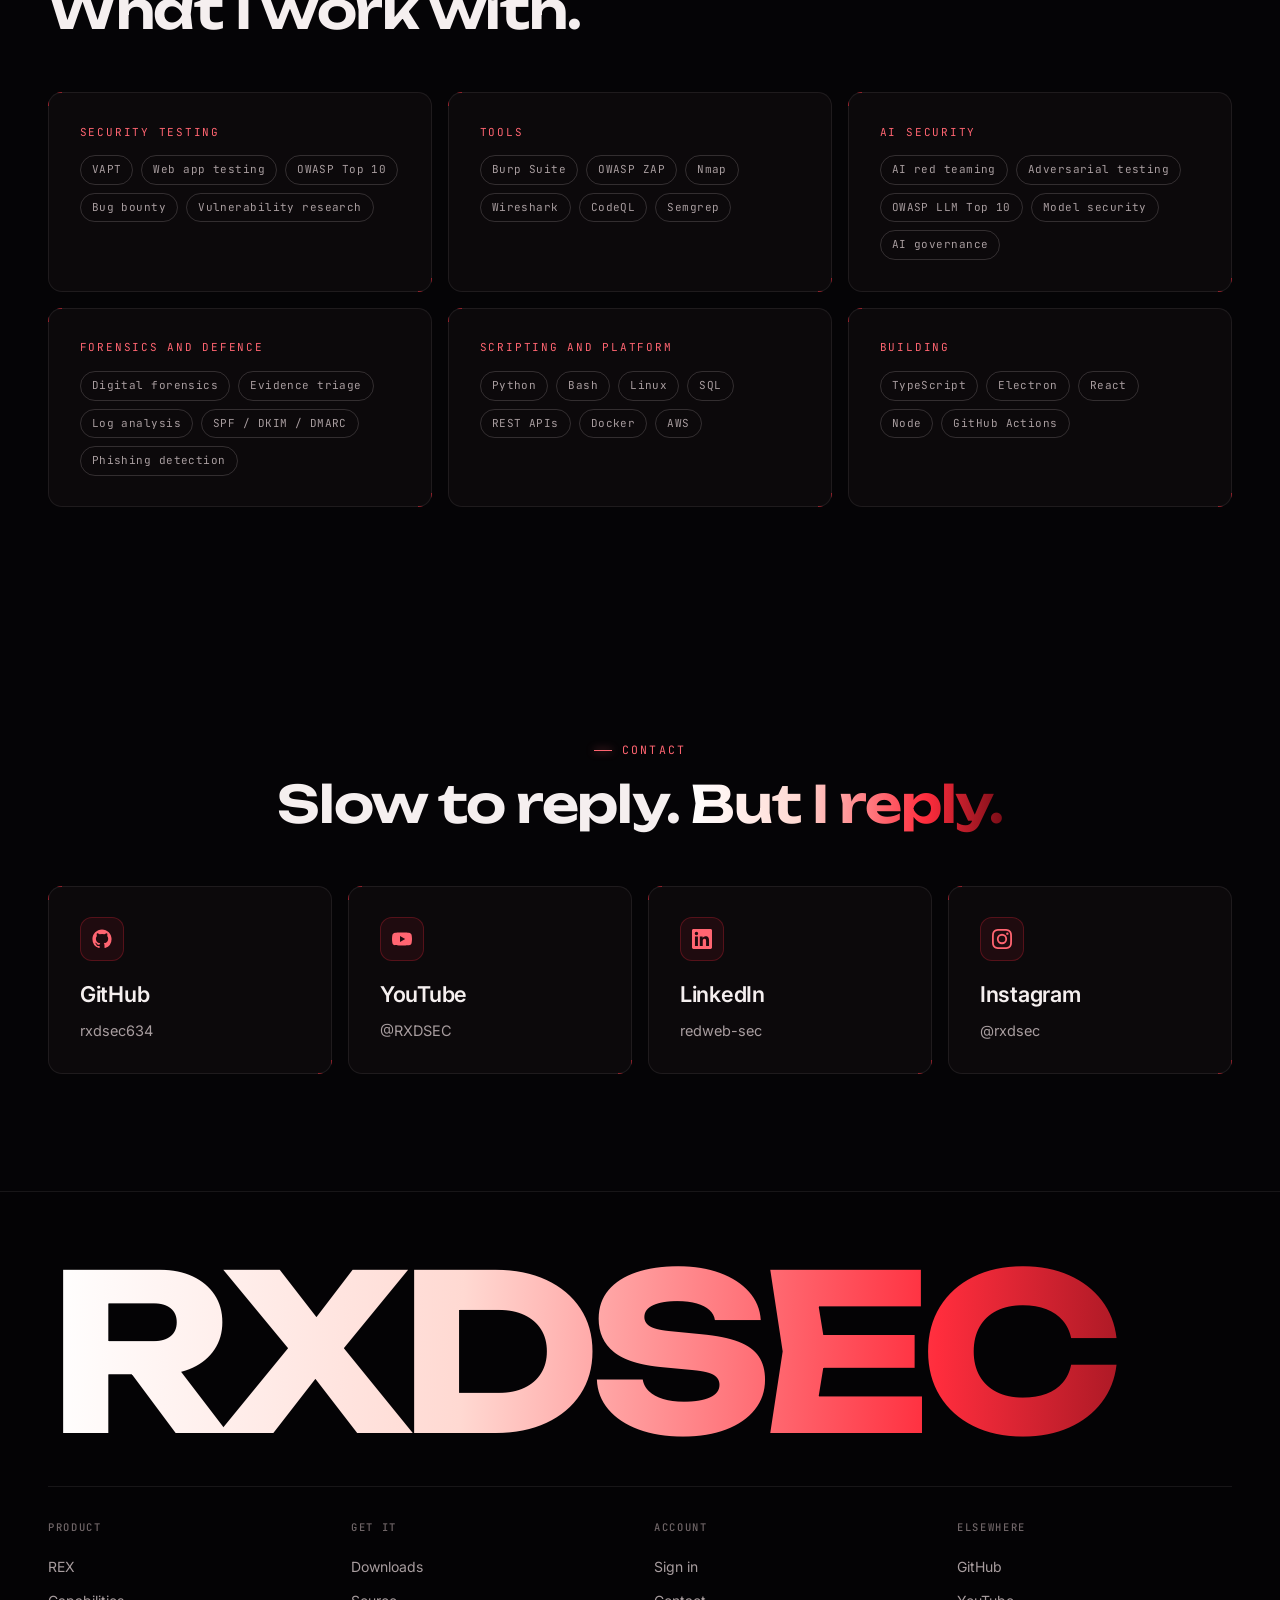
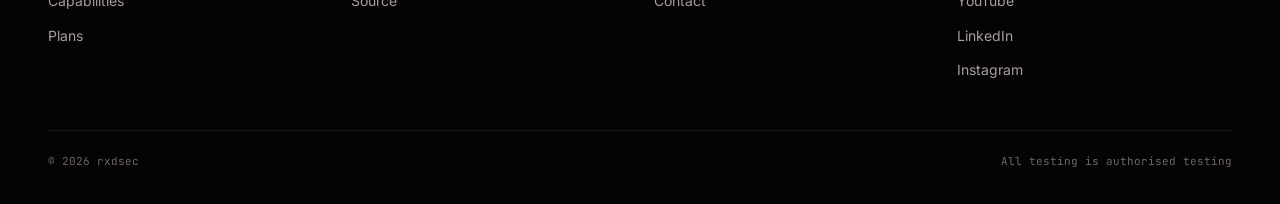
==== commit 7a868e07: "Connect Rex Browser page from Downloads; fix About repo count Point the Downloads project row at rex" ====
--- a/about.html
+++ b/about.html
@@ -72,7 +72,7 @@
   <div class="wrap">
     <div class="stats">
       <div class="stat reveal"><b>2<sup>+</sup></b><span>years in security</span></div>
-      <div class="stat reveal d1"><b data-count="6">6</b><span>public repos</span></div>
+      <div class="stat reveal d1"><b data-count="8">8</b><span>public repos</span></div>
       <div class="stat reveal d2"><b data-count="42">42</b><span>tools shipped in REX</span></div>
       <div class="stat reveal d3"><b data-count="23">23</b><span>providers wired</span></div>
     </div>
@@ -109,7 +109,7 @@
   <div class="wrap">
     <div class="section-head">
       <span class="eyebrow reveal">Selected work</span>
-      <h2 class="h2 reveal d1">Two flagships. <span class="grad">Six repos.</span></h2>
+      <h2 class="h2 reveal d1">Two flagships. <span class="grad">Six more repos.</span></h2>
     </div>
     <div class="ilist">
       <a class="irow reveal" href="index.html">
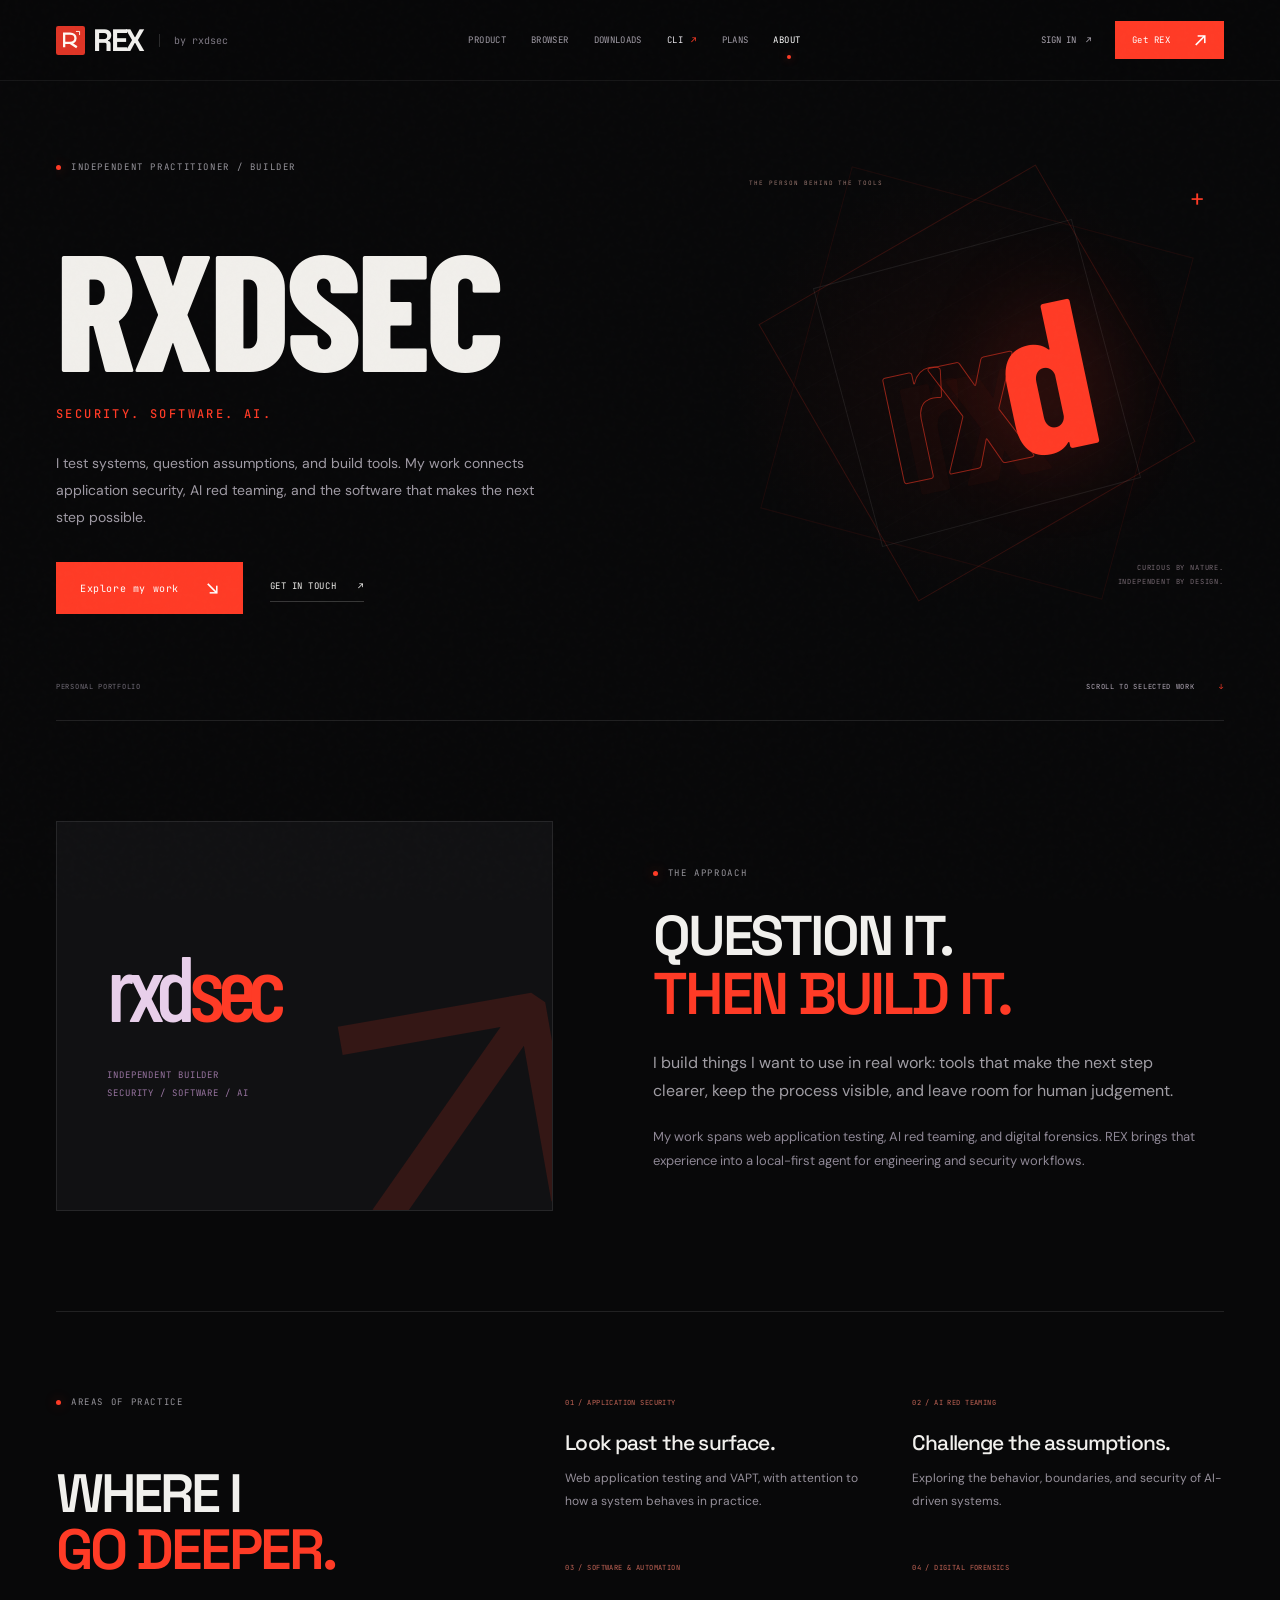
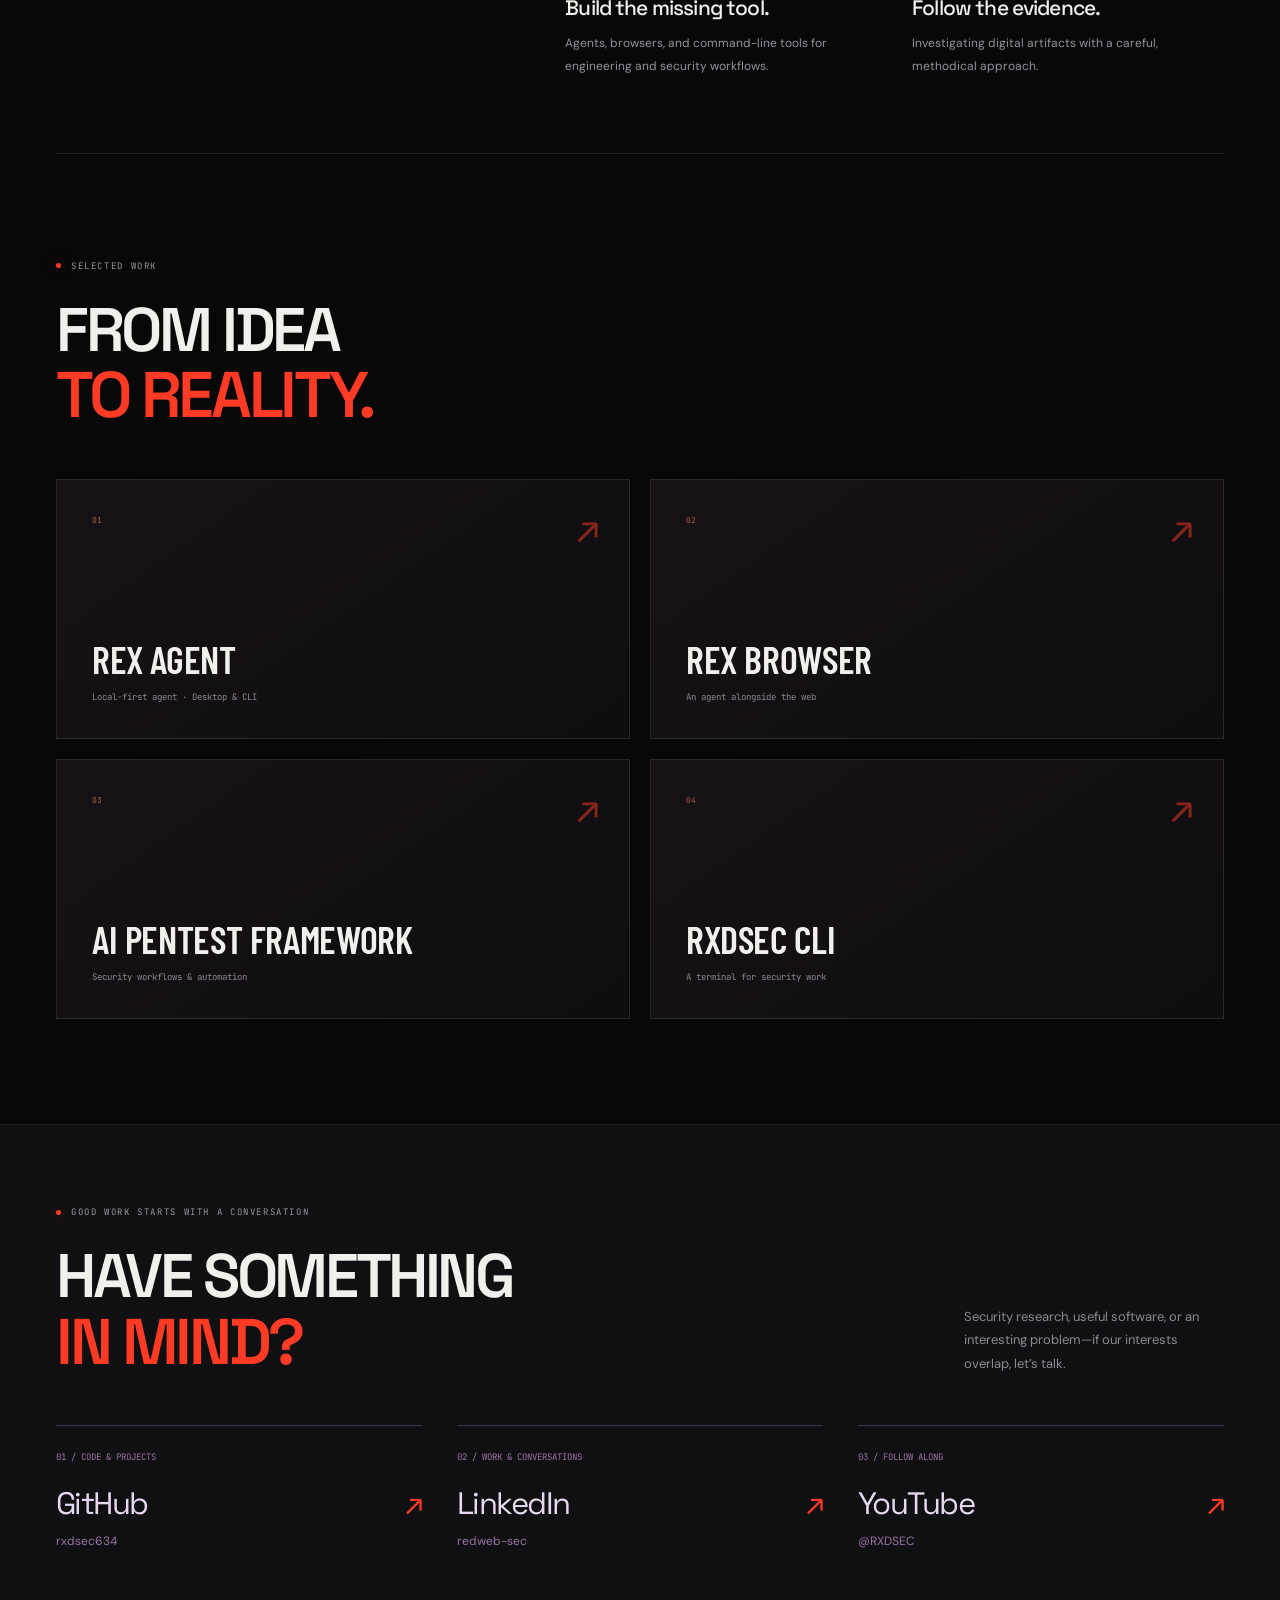
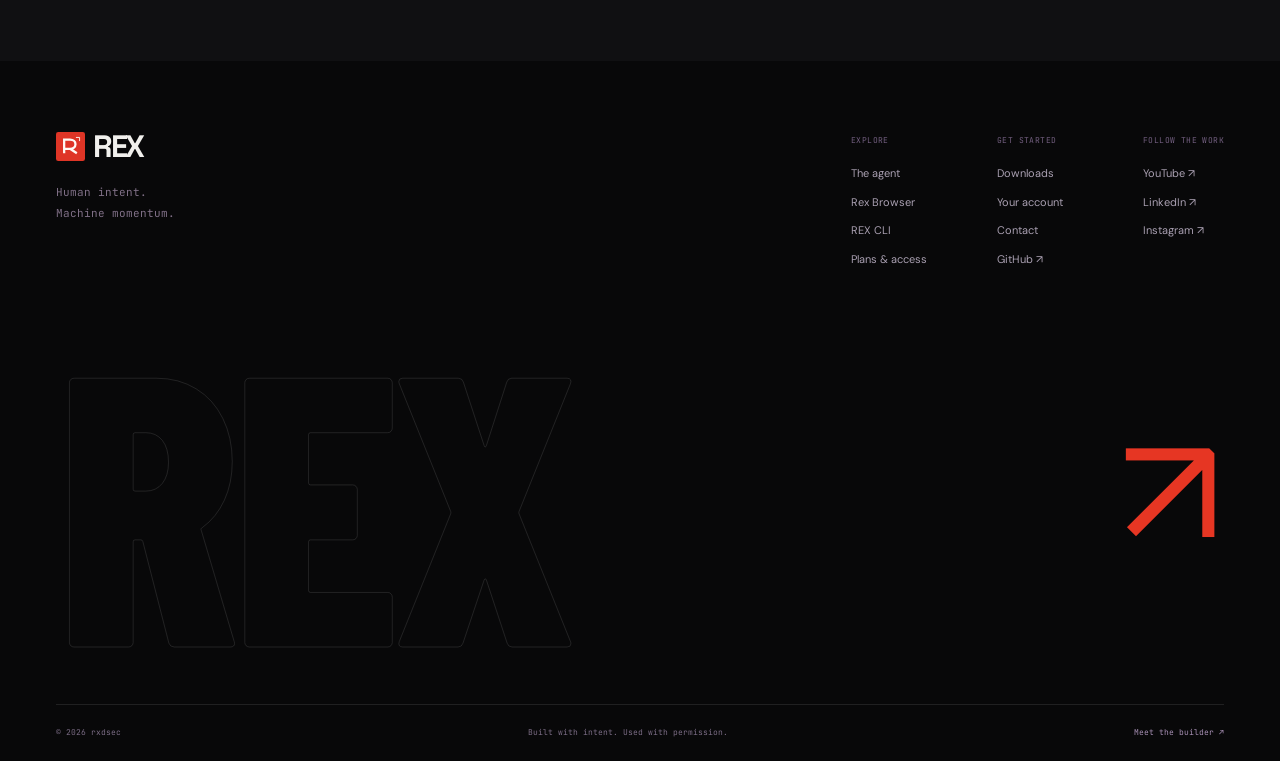
==== commit 2af05830: "Redesign REX website with cinematic visuals and responsive portfolio" ====
--- a/about.html
+++ b/about.html
@@ -1,232 +1,10 @@
-<!doctype html>
-<html lang="en">
-<head>
-<meta charset="utf-8">
-<meta name="viewport" content="width=device-width, initial-scale=1, viewport-fit=cover">
-<title>About rxdsec — the builder behind REX</title>
-<meta name="description" content="rxdsec — cybersecurity practitioner in VAPT, web application testing and AI red teaming, and the builder of REX.">
-<meta name="author" content="rxdsec">
-<meta name="theme-color" content="#050406">
-<meta property="og:type" content="profile">
-<meta property="og:title" content="rxdsec — the builder behind REX">
-<link rel="icon" href="assets/img/mark.svg" type="image/svg+xml">
-<link rel="manifest" href="manifest.webmanifest">
-<link rel="preconnect" href="https://fonts.googleapis.com">
-<link rel="preconnect" href="https://fonts.gstatic.com" crossorigin>
-<link href="https://fonts.googleapis.com/css2?family=Unbounded:wght@500;600;700&family=Inter:wght@400;500;600&family=JetBrains+Mono:wght@400;500&display=swap" rel="stylesheet">
-<link rel="stylesheet" href="assets/css/core.css">
-<noscript><style>.reveal,.split .ch{opacity:1!important;transform:none!important}</style></noscript>
-</head>
-<body>
-<script src="assets/js/icons.js"></script>
-<canvas id="core" aria-hidden="true"></canvas>
-<div class="backdrop" aria-hidden="true"></div>
-
-<nav class="nav">
-  <div class="wrap">
-    <a class="logo" href="index.html" aria-label="REX home">
-      <svg viewBox="0 0 100 100" fill="none" aria-hidden="true"><path d="M50 5 L88 27 L88 73 L50 95 L12 73 L12 27 Z" stroke="currentColor" stroke-width="7"/><path d="M56 20 L38 50 L50 50 L44 78 L62 48 L50 48 Z" fill="currentColor"/></svg>
-      REX <small>by rxdsec</small>
-    </a>
-    <div class="nav-links" id="nav-links">
-      <a href="index.html#interface">Interface</a>
-      <a href="rex.html">Capabilities</a>
-      <a href="rex-browser.html">Rex Browser</a>
-      <a href="index.html#safety">Safety</a>
-      <a href="downloads.html">Download</a>
-      <a href="pricing.html">Plans</a>
-      <a href="about.html" class="current">About</a>
-    </div>
-    <div class="nav-tools">
-      <a class="btn btn-sm btn-primary" href="account.html" data-auth-cta><svg class="icon" width="14" height="14"><use href="#i-key"/></svg><span data-auth-label>Login</span></a>
-      <button class="nav-toggle" aria-expanded="false" aria-controls="nav-links" aria-label="Menu"><svg class="icon" width="18" height="18"><use href="#i-menu"/></svg></button>
-    </div>
-  </div>
-</nav>
-
-<main>
-
-<header class="page-head center" data-core="ambient">
-  <div class="wrap">
-    <div style="display:grid; gap:22px">
-      <span class="eyebrow">About the builder</span>
-      <h1 class="h1" data-split>I build the tools <span class="grad">that break things.</span></h1>
-      <p class="lede reveal d1">
-        I'm <b style="color:var(--text)">rxdsec</b> — a cybersecurity practitioner working in
-        VAPT, web application security testing and AI red teaming. REX is what
-        came out of doing that work by hand and wanting an agent that would
-        help without ever acting behind my back.
-      </p>
-      <div class="hero-actions reveal d2">
-        <a class="btn btn-primary" href="#contact"><span>Get in touch</span></a>
-        <a class="btn" href="https://github.com/rxdsec634" target="_blank" rel="noopener"><svg class="icon" width="16" height="16"><use href="#i-github"/></svg><span>GitHub</span></a>
-      </div>
-      <div class="tags reveal d3">
-        <span class="tag">Open to work</span><span class="tag">2+ years in security</span><span class="tag">OWASP Top 10</span><span class="tag">OWASP Top 10 for LLMs</span>
-      </div>
-    </div>
-  </div>
+<!doctype html><html lang="en"><head><meta charset="utf-8"><meta name="viewport" content="width=device-width, initial-scale=1"><title>rxdsec — Security & software portfolio</title><meta name="description" content="Meet rxdsec, the cybersecurity practitioner building REX, Rex Browser and tools for more intentional engineering and security workflows."><meta name="author" content="rxdsec"><meta name="theme-color" content="#070707"><meta property="og:type" content="website"><meta property="og:title" content="rxdsec — Security & software portfolio"><meta property="og:description" content="Meet rxdsec, the cybersecurity practitioner building REX, Rex Browser and tools for more intentional engineering and security workflows."><meta name="twitter:card" content="summary_large_image"><link rel="icon" href="assets/img/rex-mark-editorial.svg" type="image/svg+xml"><link rel="manifest" href="manifest.webmanifest"><link rel="preconnect" href="https://fonts.googleapis.com"><link rel="preconnect" href="https://fonts.gstatic.com" crossorigin><link href="https://fonts.googleapis.com/css2?family=DM+Sans:wght@400;500;600;700&family=Space+Grotesk:wght@400;500;600;700&family=Barlow+Condensed:wght@600;700;800&family=JetBrains+Mono:wght@400;500&display=swap" rel="stylesheet"><link rel="stylesheet" href="assets/css/studio.css"><link rel="stylesheet" href="assets/css/cinema.css"><link rel="stylesheet" href="assets/css/portfolio.css"><script type="importmap">{"imports":{"three":"./assets/vendor/three/three.module.min.js","three/addons/":"./assets/vendor/three/examples/jsm/"}}</script></head><body class="cinematic portfolio-page" data-page="about"><script src="assets/js/icons.js"></script><a class="skip-link" href="#main">Skip to content</a><nav class="site-nav" aria-label="Main navigation"><div class="site-wrap nav-inner"><a class="brand" href="index.html" aria-label="REX home"><img src="assets/img/rex-mark-editorial.svg" alt="" width="29" height="29"><strong>REX</strong><span>by rxdsec</span></a><div class="site-links" id="site-links"><a href="rex.html" >Product</a><a href="rex-browser.html" >Browser</a><a href="downloads.html" >Downloads</a><a href="downloads.html#cli" class="nav-cli-link">CLI <span aria-hidden="true">↗</span></a><a href="pricing.html" >Plans</a><a href="about.html" aria-current="page">About</a></div><div class="nav-actions"><a class="login-link" href="account.html" data-auth-cta><span data-auth-label>Sign in</span><span aria-hidden="true">↗</span></a><a class="button button-small button-dark nav-get" href="downloads.html">Get REX <span aria-hidden="true">↗</span></a><button class="menu-toggle" type="button" aria-label="Open menu" aria-expanded="false" aria-controls="site-links"><span></span><span></span></button></div></div></nav><main id="main">
+<header class="portfolio-hero site-wrap">
+  <div class="portfolio-intro"><span class="kicker"><i></i>INDEPENDENT PRACTITIONER / BUILDER</span><h1>RXDSEC<span>SECURITY. SOFTWARE. AI.</span></h1><p class="large-copy">I test systems, question assumptions, and build tools. My work connects application security, AI red teaming, and the software that makes the next step possible.</p><div class="hero-buttons"><a class="button button-red" href="#selected-work">Explore my work <span aria-hidden="true">↘</span></a><a class="text-link" href="#contact">Get in touch <span aria-hidden="true">↗</span></a></div></div>
+  <div class="identity-art" aria-hidden="true"><div class="identity-orbit"></div><span class="identity-caption">THE PERSON BEHIND THE TOOLS</span><div class="identity-monogram">rx<span>d</span></div><span class="identity-baseline">CURIOUS BY NATURE.<br>INDEPENDENT BY DESIGN.</span><span class="identity-cross">+</span></div>
+  <div class="portfolio-hero-foot"><span>PERSONAL PORTFOLIO</span><a href="#selected-work">SCROLL TO SELECTED WORK <span aria-hidden="true">↓</span></a></div>
 </header>
-
-<section class="section" style="padding-top:20px" data-core="ambient">
-  <div class="wrap">
-    <div class="stats">
-      <div class="stat reveal"><b>2<sup>+</sup></b><span>years in security</span></div>
-      <div class="stat reveal d1"><b data-count="8">8</b><span>public repos</span></div>
-      <div class="stat reveal d2"><b data-count="42">42</b><span>tools shipped in REX</span></div>
-      <div class="stat reveal d3"><b data-count="23">23</b><span>providers wired</span></div>
-    </div>
-  </div>
-</section>
-
-<section class="section" data-core="ambient">
-  <div class="wrap">
-    <div class="section-head">
-      <span class="eyebrow reveal">Practice</span>
-      <h2 class="h2 reveal d1">Three things that keep <span class="outline">turning out to be one.</span></h2>
-    </div>
-    <div class="grid grid-3">
-      <article class="hud spot reveal">
-        <div class="ico"><svg class="icon" width="20" height="20"><use href="#i-shield"/></svg></div>
-        <h3 class="h3">Application security</h3>
-        <p>VAPT and web application testing against the OWASP Top 10, with findings reported through coordinated, responsible disclosure.</p>
-      </article>
-      <article class="hud spot reveal d1">
-        <div class="ico"><svg class="icon" width="20" height="20"><use href="#i-cpu"/></svg></div>
-        <h3 class="h3">AI red teaming</h3>
-        <p>Evaluating LLM behaviour across GPT, Claude and Gemini against the OWASP Top 10 for LLMs, so unsafe output is caught before it ships.</p>
-      </article>
-      <article class="hud spot reveal d2">
-        <div class="ico"><svg class="icon" width="20" height="20"><use href="#i-search"/></svg></div>
-        <h3 class="h3">Digital forensics</h3>
-        <p>Evidence extraction, triage, log analysis and email investigation down to SPF, DKIM and DMARC — then a report someone can act on.</p>
-      </article>
-    </div>
-  </div>
-</section>
-
-<section class="section" id="work" data-core="ambient">
-  <div class="wrap">
-    <div class="section-head">
-      <span class="eyebrow reveal">Selected work</span>
-      <h2 class="h2 reveal d1">Two flagships. <span class="grad">Six more repos.</span></h2>
-    </div>
-    <div class="ilist">
-      <a class="irow reveal" href="index.html">
-        <span class="irow-n">001</span>
-        <span><span class="irow-t">REX</span><span class="irow-tags"><span>Flagship</span><span>Electron</span><span>TypeScript</span><span>MIT</span></span></span>
-        <span class="irow-d">A local-first AI agent with 42 tools, 23 providers and a permission gate that can't be talked out of a denial.</span>
-        <span class="irow-go"><svg class="icon" width="16" height="16"><use href="#i-arrowUpRight"/></svg></span>
-      </a>
-      <a class="irow reveal" href="rex-browser.html">
-        <span class="irow-n">002</span>
-        <span><span class="irow-t">Rex Browser</span><span class="irow-tags"><span>Flagship</span><span>Windows · Linux · Android</span><span>Electron</span><span>Kotlin</span></span></span>
-        <span class="irow-d">An AI browser with the REX agent built in — ad/tracker blocking, malware and phishing protection, HTTPS upgrades and verified updates. Browsing is free; the agent uses your rxdsec account.</span>
-        <span class="irow-go"><svg class="icon" width="16" height="16"><use href="#i-arrowUpRight"/></svg></span>
-      </a>
-      <a class="irow reveal" href="https://github.com/rxdsec634/AiPentestFramework" target="_blank" rel="noopener">
-        <span class="irow-n">003</span>
-        <span><span class="irow-t">AiPentestFramework</span><span class="irow-tags"><span>Python</span><span>★ 3</span><span>MIT</span></span></span>
-        <span class="irow-d">AI-assisted security assessment automation for web targets.</span>
-        <span class="irow-go"><svg class="icon" width="16" height="16"><use href="#i-arrowUpRight"/></svg></span>
-      </a>
-      <a class="irow reveal" href="https://github.com/rxdsec634/RXDSEC-CLI" target="_blank" rel="noopener">
-        <span class="irow-n">004</span>
-        <span><span class="irow-t">RXDSEC-CLI</span><span class="irow-tags"><span>Python</span><span>★ 1</span><span>CLI</span></span></span>
-        <span class="irow-d">The command-line side of the toolkit — one entry point instead of a folder of scripts.</span>
-        <span class="irow-go"><svg class="icon" width="16" height="16"><use href="#i-arrowUpRight"/></svg></span>
-      </a>
-      <a class="irow reveal" href="https://github.com/rxdsec634/Bluedos" target="_blank" rel="noopener">
-        <span class="irow-n">005</span>
-        <span><span class="irow-t">Bluedos</span><span class="irow-tags"><span>Bluetooth</span><span>★ 2</span><span>MIT</span></span></span>
-        <span class="irow-d">Bluetooth security research for lab use.</span>
-        <span class="irow-go"><svg class="icon" width="16" height="16"><use href="#i-arrowUpRight"/></svg></span>
-      </a>
-      <a class="irow reveal" href="https://github.com/rxdsec634/rootmaster" target="_blank" rel="noopener">
-        <span class="irow-n">006</span>
-        <span><span class="irow-t">rootmaster</span><span class="irow-tags"><span>Linux</span><span>★ 1</span><span>1 fork</span></span></span>
-        <span class="irow-d">Linux system tooling — the repo on the profile with an outside fork.</span>
-        <span class="irow-go"><svg class="icon" width="16" height="16"><use href="#i-arrowUpRight"/></svg></span>
-      </a>
-      <a class="irow reveal" href="https://github.com/rxdsec634/airmobile" target="_blank" rel="noopener">
-        <span class="irow-n">007</span>
-        <span><span class="irow-t">airmobile</span><span class="irow-tags"><span>Wi-Fi</span><span>★ 1</span><span>MIT</span></span></span>
-        <span class="irow-d">Wireless security research, extending the toolkit past Bluetooth.</span>
-        <span class="irow-go"><svg class="icon" width="16" height="16"><use href="#i-arrowUpRight"/></svg></span>
-      </a>
-      <a class="irow reveal" href="https://github.com/rxdsec634/simplebtcbot" target="_blank" rel="noopener">
-        <span class="irow-n">008</span>
-        <span><span class="irow-t">simplebtcbot</span><span class="irow-tags"><span>Automation</span><span>★ 1</span></span></span>
-        <span class="irow-d">A small automation bot — the most recent push on the profile.</span>
-        <span class="irow-go"><svg class="icon" width="16" height="16"><use href="#i-arrowUpRight"/></svg></span>
-      </a>
-    </div>
-  </div>
-</section>
-
-<section class="section" data-core="ambient">
-  <div class="wrap">
-    <div class="section-head">
-      <span class="eyebrow reveal">Toolkit</span>
-      <h2 class="h2 reveal d1">What I work with.</h2>
-    </div>
-    <div class="grid grid-3">
-      <div class="hud reveal"><span class="panel-n">Security testing</span><div class="tags"><span class="tag">VAPT</span><span class="tag">Web app testing</span><span class="tag">OWASP Top 10</span><span class="tag">Bug bounty</span><span class="tag">Vulnerability research</span></div></div>
-      <div class="hud reveal d1"><span class="panel-n">Tools</span><div class="tags"><span class="tag">Burp Suite</span><span class="tag">OWASP ZAP</span><span class="tag">Nmap</span><span class="tag">Wireshark</span><span class="tag">CodeQL</span><span class="tag">Semgrep</span></div></div>
-      <div class="hud reveal d2"><span class="panel-n">AI security</span><div class="tags"><span class="tag">AI red teaming</span><span class="tag">Adversarial testing</span><span class="tag">OWASP LLM Top 10</span><span class="tag">Model security</span><span class="tag">AI governance</span></div></div>
-      <div class="hud reveal"><span class="panel-n">Forensics and defence</span><div class="tags"><span class="tag">Digital forensics</span><span class="tag">Evidence triage</span><span class="tag">Log analysis</span><span class="tag">SPF / DKIM / DMARC</span><span class="tag">Phishing detection</span></div></div>
-      <div class="hud reveal d1"><span class="panel-n">Scripting and platform</span><div class="tags"><span class="tag">Python</span><span class="tag">Bash</span><span class="tag">Linux</span><span class="tag">SQL</span><span class="tag">REST APIs</span><span class="tag">Docker</span><span class="tag">AWS</span></div></div>
-      <div class="hud reveal d2"><span class="panel-n">Building</span><div class="tags"><span class="tag">TypeScript</span><span class="tag">Electron</span><span class="tag">React</span><span class="tag">Node</span><span class="tag">GitHub Actions</span></div></div>
-    </div>
-  </div>
-</section>
-
-<section class="section" id="contact" data-core="ambient">
-  <div class="wrap">
-    <div class="section-head center">
-      <span class="eyebrow reveal">Contact</span>
-      <h2 class="h2 reveal d1">Slow to reply. <span class="grad">But I reply.</span></h2>
-    </div>
-    <div class="grid grid-4">
-      <a class="hud spot reveal" href="https://github.com/rxdsec634" target="_blank" rel="noopener"><div class="ico"><svg class="icon" width="20" height="20"><use href="#i-github"/></svg></div><h3 class="h3">GitHub</h3><p>rxdsec634</p></a>
-      <a class="hud spot reveal d1" href="https://www.youtube.com/@RXDSEC" target="_blank" rel="noopener"><div class="ico"><svg class="icon" width="20" height="20"><use href="#i-youtube"/></svg></div><h3 class="h3">YouTube</h3><p>@RXDSEC</p></a>
-      <a class="hud spot reveal d2" href="https://www.linkedin.com/in/redweb-sec-2a4077240/" target="_blank" rel="noopener"><div class="ico"><svg class="icon" width="20" height="20"><use href="#i-linkedin"/></svg></div><h3 class="h3">LinkedIn</h3><p>redweb-sec</p></a>
-      <a class="hud spot reveal d3" href="https://www.instagram.com/rxdsec/" target="_blank" rel="noopener"><div class="ico"><svg class="icon" width="20" height="20"><use href="#i-instagram"/></svg></div><h3 class="h3">Instagram</h3><p>@rxdsec</p></a>
-    </div>
-  </div>
-</section>
-
-</main>
-
-<footer class="foot">
-  <div class="wrap">
-    <div class="foot-big grad">RXDSEC</div>
-    <div class="foot-cols">
-      <div><h5>Product</h5><a href="index.html">REX</a><a href="rex.html">Capabilities</a><a href="pricing.html">Plans</a></div>
-      <div><h5>Get it</h5><a href="downloads.html">Downloads</a><a href="https://github.com/rxdsec634" target="_blank" rel="noopener">Source</a></div>
-      <div><h5>Account</h5><a href="account.html">Sign in</a><a href="#contact">Contact</a></div>
-      <div><h5>Elsewhere</h5><a href="https://github.com/rxdsec634" target="_blank" rel="noopener">GitHub</a><a href="https://www.youtube.com/@RXDSEC" target="_blank" rel="noopener">YouTube</a><a href="https://www.linkedin.com/in/redweb-sec-2a4077240/" target="_blank" rel="noopener">LinkedIn</a><a href="https://www.instagram.com/rxdsec/" target="_blank" rel="noopener">Instagram</a></div>
-    </div>
-    <div class="foot-end"><span>© <span data-year>2026</span> rxdsec</span><span>All testing is authorised testing</span></div>
-  </div>
-</footer>
-
-<nav class="tabbar" aria-label="Quick actions">
-  <a href="index.html"><svg class="icon" width="18" height="18"><use href="#i-sparkle"/></svg>Home</a>
-  <a href="#work"><svg class="icon" width="18" height="18"><use href="#i-folder"/></svg>Work</a>
-  <a class="hot" href="downloads.html"><svg class="icon" width="18" height="18"><use href="#i-download"/></svg>Get</a>
-  <a href="#contact"><svg class="icon" width="18" height="18"><use href="#i-mail"/></svg>Contact</a>
-</nav>
-
-<script type="importmap">
-{ "imports": {
-    "three": "./assets/vendor/three/three.module.min.js",
-    "three/addons/": "./assets/vendor/three/examples/jsm/"
-} }
-</script>
-<script type="module" src="assets/js/core3d.js"></script>
-<script src="assets/js/site.js"></script>
-<script src="assets/js/supabase.js"></script>
-<script src="assets/js/nav-auth.js"></script>
-</body>
-</html>
+<section class="about-manifesto site-wrap"><div class="builder-mark" aria-hidden="true"><span>rxd<span>sec</span></span><div>INDEPENDENT BUILDER<br>SECURITY / SOFTWARE / AI</div><b>↗</b></div><div data-reveal><span class="kicker"><i></i>THE APPROACH</span><h2>QUESTION IT.<br><em>THEN BUILD IT.</em></h2><p class="large-copy">I build things I want to use in real work: tools that make the next step clearer, keep the process visible, and leave room for human judgement.</p><p>My work spans web application testing, AI red teaming, and digital forensics. REX brings that experience into a local-first agent for engineering and security workflows.</p></div></section>
+<section class="portfolio-expertise site-wrap" aria-labelledby="expertise-title"><div><span class="kicker"><i></i>AREAS OF PRACTICE</span><h2 id="expertise-title">WHERE I<br><em>GO DEEPER.</em></h2></div><div class="expertise-grid"><article><span>01 / APPLICATION SECURITY</span><h3>Look past the surface.</h3><p>Web application testing and VAPT, with attention to how a system behaves in practice.</p></article><article><span>02 / AI RED TEAMING</span><h3>Challenge the assumptions.</h3><p>Exploring the behavior, boundaries, and security of AI-driven systems.</p></article><article><span>03 / SOFTWARE & AUTOMATION</span><h3>Build the missing tool.</h3><p>Agents, browsers, and command-line tools for engineering and security workflows.</p></article><article><span>04 / DIGITAL FORENSICS</span><h3>Follow the evidence.</h3><p>Investigating digital artifacts with a careful, methodical approach.</p></article></div></section>
+<section class="editorial-section site-wrap portfolio-work" id="selected-work"><div class="section-heading"><span class="kicker"><i></i>Selected work</span><h2>FROM IDEA<br><em>TO REALITY.</em></h2></div><div class="work-list"><a href="rex.html"  data-reveal><span>01</span><h3>REX Agent</h3><p>Local-first agent · Desktop & CLI</p><span aria-hidden="true">↗</span></a><a href="rex-browser.html"  data-reveal><span>02</span><h3>Rex Browser</h3><p>An agent alongside the web</p><span aria-hidden="true">↗</span></a><a href="https://github.com/rxdsec634/AiPentestFramework" target="_blank" rel="noopener" data-reveal><span>03</span><h3>AI Pentest Framework</h3><p>Security workflows & automation</p><span aria-hidden="true">↗</span></a><a href="https://github.com/rxdsec634/RXDSEC-CLI" target="_blank" rel="noopener" data-reveal><span>04</span><h3>RXDSEC CLI</h3><p>A terminal for security work</p><span aria-hidden="true">↗</span></a></div></section>
+<section class="contact-section" id="contact"><div class="site-wrap"><div class="section-heading"><span class="kicker"><i></i>Good work starts with a conversation</span><h2>Have something<br><em>in mind?</em></h2><p>Security research, useful software, or an interesting problem—if our interests overlap, let’s talk.</p></div><div class="contact-links"><a href="https://github.com/rxdsec634" target="_blank" rel="noopener"><span>01 / CODE & PROJECTS</span><strong>GitHub <span aria-hidden="true">↗</span></strong><small>rxdsec634</small></a><a href="https://www.linkedin.com/in/redweb-sec-2a4077240/" target="_blank" rel="noopener"><span>02 / WORK & CONVERSATIONS</span><strong>LinkedIn <span aria-hidden="true">↗</span></strong><small>redweb-sec</small></a><a href="https://www.youtube.com/@RXDSEC" target="_blank" rel="noopener"><span>03 / FOLLOW ALONG</span><strong>YouTube <span aria-hidden="true">↗</span></strong><small>@RXDSEC</small></a></div></div></section></main><footer class="site-footer"><div class="site-wrap"><div class="footer-top"><div><a class="brand" href="index.html"><img src="assets/img/rex-mark-editorial.svg" alt="" width="29" height="29"><strong>REX</strong></a><p>Human intent.<br>Machine momentum.</p></div><div class="footer-links"><div><h3>Explore</h3><a href="rex.html">The agent</a><a href="rex-browser.html">Rex Browser</a><a href="downloads.html#cli">REX CLI</a><a href="pricing.html">Plans & access</a></div><div><h3>Get started</h3><a href="downloads.html">Downloads</a><a href="account.html">Your account</a><a href="about.html#contact">Contact</a><a href="https://github.com/rxdsec634" target="_blank" rel="noopener">GitHub ↗</a></div><div><h3>Follow the work</h3><a href="https://www.youtube.com/@RXDSEC" target="_blank" rel="noopener">YouTube ↗</a><a href="https://www.linkedin.com/in/redweb-sec-2a4077240/" target="_blank" rel="noopener">LinkedIn ↗</a><a href="https://www.instagram.com/rxdsec/" target="_blank" rel="noopener">Instagram ↗</a></div></div></div><div class="footer-word" aria-hidden="true">REX<span>↗</span></div><div class="footer-bottom"><span>© <span data-year>2026</span> rxdsec</span><span>Built with intent. Used with permission.</span><a href="about.html">Meet the builder <span aria-hidden="true">↗</span></a></div></div></footer><script src="assets/js/studio.js"></script><script src="assets/js/supabase.js"></script><script src="assets/js/nav-auth.js"></script><script type="module" src="assets/js/cinema-core.js"></script><script src="assets/js/cinema-motion.js"></script></body></html>
--- a/assets/css/studio.css
+++ b/assets/css/studio.css
@@ -0,0 +1,32 @@
+/* REX / Editorial system. The product is the colour; the page gives it room. */
+:root{--bg:#f5f4ef;--bg-2:#eeede7;--bg-3:#fff;--text:#181a19;--text-2:#62645f;--text-3:#777a72;--line:#dedfd6;--line-2:#cbcec3;--line-3:#a8ad9f;--red:#df3526;--red-2:#be2c20;--ok:#23845a;--warn:#9b6418;--paper:var(--bg);--paper-2:#fff;--paper-3:#eeede7;--panel:#fff;--ink:var(--text);--ink-2:var(--text-2);--ink-3:var(--text-3);--rule:var(--line);--rule-soft:var(--line);--rule-hard:var(--line-3);--blue:var(--red);--blue-2:var(--red-2);--acid:var(--ok);--r:8px;--sans:'DM Sans',Arial,sans-serif;--display:'Space Grotesk',Arial,sans-serif;--mono:'JetBrains Mono',Consolas,monospace;--ease:cubic-bezier(.2,.8,.2,1)}
+*,*:before,*:after{box-sizing:border-box}html{scroll-behavior:smooth;scroll-padding-top:105px;color-scheme:light}body{margin:0;background:var(--bg);color:var(--text);font:16px/1.6 var(--sans);-webkit-font-smoothing:antialiased}h1,h2,h3,h4,p{margin:0}a{color:inherit;text-decoration:none}button,input,textarea,select{font:inherit}button{cursor:pointer}button,a{-webkit-tap-highlight-color:transparent}button{color:inherit}svg,img{display:block;max-width:100%}button:disabled{cursor:default}code{font-family:var(--mono);font-size:.86em}::selection{background:#f4b4a9;color:#191a18}[hidden]{display:none!important}:focus-visible{outline:2px solid var(--red);outline-offset:5px}em{font:italic 1.05em/1 'Instrument Serif',Georgia,serif;font-weight:400}h1,h2,h3{font-family:var(--display);font-weight:500;letter-spacing:-.055em}h1{font-size:clamp(54px,6.65vw,94px);line-height:1.04}h2{font-size:clamp(36px,4.3vw,60px);line-height:1.09}h3{font-size:27px;line-height:1.25;letter-spacing:-.035em}p{color:var(--text-2)}.site-wrap{width:min(1280px,calc(100% - 112px));margin:auto}.icon{flex:none}.skip-link{position:fixed;top:-100px;left:16px;padding:12px 20px;background:#181a19;color:white;z-index:100}.skip-link:focus{top:12px}.tiny-label,.kicker{font:10px/1.6 var(--mono);letter-spacing:.12em;text-transform:uppercase}.tiny-label{color:var(--text-3)}.kicker{display:inline-flex;align-items:center;gap:10px;margin-bottom:26px;color:var(--text-2)}.kicker i{display:block;width:6px;height:6px;background:var(--red);border-radius:50%}.large-copy{font-size:18px;line-height:1.75;max-width:535px}.text-link{display:inline-flex;align-items:center;gap:25px;font-size:14px;font-weight:600;border-bottom:1px solid var(--line-2);padding:5px 0 9px;transition:border-color .2s,gap .2s}.text-link:hover{gap:33px;border-color:var(--red)}
+/* Navigation */
+.site-nav{position:sticky;top:0;z-index:30;background:#f5f4eff5;border-bottom:1px solid var(--line);transition:box-shadow .3s}.site-nav.is-scrolled{box-shadow:0 4px 18px #20251b06}.nav-inner{display:flex;align-items:center;gap:26px;height:88px}.brand{display:flex;align-items:center;gap:8px;white-space:nowrap}.brand strong{font:700 29px/1 var(--display);letter-spacing:-.08em}.brand img{width:27px;height:27px}.brand>span{margin-left:8px;padding-left:14px;border-left:1px solid var(--line-2);font:10px var(--mono);color:var(--text-3)}.site-links{display:flex;align-items:center;gap:29px;margin:auto}.site-links a{position:relative;font-size:12px;color:#62645f;padding:30px 0}.site-links a:hover,.site-links a[aria-current]{color:var(--text)}.site-links a[aria-current]:after{content:'';position:absolute;width:4px;height:4px;bottom:17px;left:50%;border-radius:50%;background:var(--red)}.nav-actions{display:flex;align-items:center;gap:24px}.login-link{font-size:12px;display:flex;gap:10px;align-items:center;white-space:nowrap}.button,.btn{display:inline-flex;align-items:center;justify-content:center;gap:28px;min-height:50px;padding:0 23px;border:1px solid transparent;background:none;color:inherit;font-size:13px;font-weight:500;line-height:1.3;white-space:nowrap;border-radius:4px;transition:background .2s,transform .25s var(--ease),border-color .2s}.button:hover,.btn:hover{transform:translateY(-2px)}.button>span[aria-hidden]{font-size:19px;line-height:1}.button-dark,.btn-primary{background:#1c1e1b;color:#fff}.button-dark:hover,.btn-primary:hover{background:#343930}.button-outline,.btn:not(.btn-primary):not(.btn-acid){border-color:var(--line-2)}.button-outline:hover{background:white;border-color:#8a9082}.button-red,.btn-acid{background:var(--red);color:white}.button-red:hover{background:var(--red-2)}.button-light{background:var(--bg);color:var(--text)}.button-small{min-height:39px;padding:0 17px;font-size:12px;gap:20px}.menu-toggle{display:none;border:1px solid var(--line-2);background:none;width:42px;height:40px;border-radius:4px;padding:10px}.menu-toggle span{height:1px;background:currentColor;display:block;margin:5px 0;transition:transform .25s}.menu-toggle[aria-expanded=true] span:first-child{transform:translateY(3px) rotate(45deg)}.menu-toggle[aria-expanded=true] span:last-child{transform:translateY(-3px) rotate(-45deg)}
+/* Homepage / a product-led cover */
+.announcement{border-bottom:1px solid var(--line);text-align:center;background:#eeeee7;padding:10px 22px;font-size:11px}.announcement a{display:inline-flex;align-items:center;justify-content:center;gap:12px}.announcement a>span:last-child{margin-left:10px;color:#8a3428}.live-dot{width:5px;height:5px;border-radius:50%;background:var(--red);box-shadow:0 0 0 4px #df352611}.home-hero{display:grid;grid-template-columns:1fr 1.06fr;align-items:center;gap:38px;min-height:680px;padding-top:76px;padding-bottom:102px}.hero-editorial{position:relative;z-index:2}.hero-editorial h1{position:relative;font-size:clamp(69px,7.5vw,108px);letter-spacing:-.07em;line-height:1.02;margin-bottom:28px}.hero-editorial h1 em{color:var(--red)}.headline-period{font:42px var(--sans);display:inline-block;transform:translate(12px,-35px);color:var(--red)}.hero-editorial .large-copy{font-size:16px;max-width:410px}.hero-buttons{display:flex;flex-wrap:wrap;gap:10px;margin-top:31px}.hero-meta{display:flex;gap:22px;font:9px var(--mono);color:var(--text-3);margin-top:26px}.hero-product{position:relative;padding-top:10px;padding-bottom:35px;min-width:0}.hero-product>.workspace-window{position:relative;transform:rotate(-2deg);z-index:1;box-shadow:0 25px 55px -20px #373e3140;animation:product-arrive .9s var(--ease) both}.product-orbit{position:absolute;inset:-65px -30px -10px -20px;pointer-events:none;background:radial-gradient(ellipse,#ea55431c,transparent 65%)}.product-orbit:before,.product-orbit:after{content:'';position:absolute;width:300px;height:300px;border:1px solid #df35261c;left:50%;top:50%;transform:translate(-50%,-50%) rotate(25deg);border-radius:34%}.product-orbit:after{transform:translate(-50%,-50%) rotate(70deg);width:400px;height:400px;animation:orbit 40s linear infinite}.floating-caption{position:absolute;bottom:-7px;left:35px;z-index:2;display:flex;align-items:center;gap:15px;padding:15px 19px;width:310px;background:#fff;border:1px solid var(--line);border-radius:5px;box-shadow:0 8px 30px #272b2010;font-size:12px;line-height:1.5;transform:rotate(2deg)}.floating-caption .red-asterisk{font-size:39px;color:var(--red);line-height:1}.floating-caption>span:last-child{font:8px var(--mono);margin-left:auto;color:var(--text-3)}
+.provider-strip{display:flex;align-items:center;border-top:1px solid var(--line);border-bottom:1px solid var(--line);padding:28px 0;gap:50px}.provider-strip p{font-size:11px;min-width:155px;line-height:1.7}.provider-strip p b{font-weight:500;color:var(--text)}.provider-strip>div{display:flex;align-items:center;justify-content:space-between;gap:25px;flex:1;color:#4c5146;font:500 20px var(--display);letter-spacing:-.05em}.provider-strip>div span:nth-child(1){font-family:Georgia,serif;font-size:22px}.provider-strip>div span:nth-child(3){font-weight:400}.provider-strip>div span:last-child{font:600 14px var(--sans);letter-spacing:.05em}
+/* Illustrative product windows */
+.workspace-window,.terminal-screen,.browser-screen{background:#191b1a;color:#e3e5df;border:1px solid #30342f;border-radius:9px;overflow:hidden;min-width:0}.window-top{display:flex;align-items:center;justify-content:space-between;gap:12px;min-height:43px;border-bottom:1px solid #ffffff12;background:#212320;padding:0 15px;font:8px var(--mono);color:#9da296}.window-dots{display:flex;gap:5px}.window-dots i{width:5px;height:5px;border-radius:50%;background:#62675d}.window-dots i:first-child{background:#d46b59}.window-live{display:flex;align-items:center;gap:5px;font-size:7px}.window-live i{width:4px;height:4px;border-radius:50%;background:#a0bc87}.workspace-body{display:grid;grid-template-columns:122px 1fr;min-height:375px}.workspace-sidebar{position:relative;padding:21px 13px;display:flex;flex-direction:column;gap:13px;border-right:1px solid #ffffff0c;color:#858d7f;font:8px var(--mono)}.workspace-sidebar>b{font:500 10px var(--sans);color:#c0c8b8;display:flex;justify-content:space-between;margin-bottom:8px}.workspace-sidebar .sidebar-project{color:#ced6c5}.selected-file{color:#d5ddcc;background:#ffffff06;padding:6px;margin:-4px -6px}.sidebar-bottom{position:absolute;bottom:23px;font-size:7px;line-height:2.1;letter-spacing:.1em}.sidebar-bottom small{font-size:6px;color:#596151}.workspace-main{padding:23px 20px 15px;min-width:0}.demo-user{background:#2c302a;border:1px solid #3b4236;color:#dce2d6;padding:10px 12px;font:10px/1.5 var(--sans);border-radius:5px;margin-bottom:23px;margin-left:12px}.demo-response{display:flex;gap:10px;font-size:9px;line-height:1.6}.demo-response p{color:#8e9886;font-size:8px;margin:7px 0 15px}.demo-response b{font-weight:500}.agent-symbol{font-size:18px;line-height:1;color:#ee6a4e}.demo-tools{display:flex;flex-direction:column;gap:7px;margin:0 0 17px 26px;font:8px var(--mono);color:#b9c4ac}.demo-tools small{color:#737f68;font-size:7px;margin-left:9px}.change-card{background:#20251e;border:1px solid #3f4938;border-radius:5px;overflow:hidden}.change-heading{display:flex;justify-content:space-between;padding:10px 11px;font:8px var(--mono);color:#bcc9af;border-bottom:1px solid #ffffff0b}.change-heading b{color:#b3cf98;margin-left:7px;font-weight:400}.change-card code{display:block;font:8px/2 var(--mono);padding:12px 9px}.change-card code span{display:block;white-space:pre-wrap}.code-muted{color:#778b6b}.code-add{color:#b9dba3;background:#3f692424}.change-footer{display:flex;justify-content:space-between;align-items:center;gap:9px;padding:10px;background:#292f24;border-top:1px solid #ffffff0a;font:7px var(--sans);color:#9aa88d}.change-footer button{border:1px solid #d45940;background:#ce563c;color:#fff;border-radius:3px;padding:7px;font:8px var(--sans)}.change-footer button:hover{background:#e36c51}.change-card.approved{border-color:#829e67}.change-card.approved .change-footer{color:#c0dcaa}.change-footer button:disabled{background:#4b603d;border-color:#5d754d;color:#d2e5c0}.demo-reset{display:block;background:none;color:#8d9a81;border:0;font:7px var(--mono);margin:11px 0 0 auto;padding:4px}.demo-reset:hover{color:white}.terminal-content{padding:30px;min-height:350px;font:11px/1.9 var(--mono)}.terminal-brand{display:block;color:#ec7358;font:600 37px var(--display);letter-spacing:-.08em;margin-bottom:3px}.terminal-brand span{color:#7c8971;font:9px var(--mono);letter-spacing:0;margin-left:10px}.muted-code{color:#87947b;margin:4px 0 22px;line-height:2}.terminal-line{color:#d7e4c8;margin:17px 0;font-size:11px}.terminal-line>span{color:#ed7959;margin-right:10px}.code-green{color:#9fb889;font-size:10px}.terminal-note{border:1px solid #47553e;border-left:2px solid #bd8766;background:#242c20;color:#bbcbaa;padding:11px;margin:10px 0 18px;font-size:10px}.terminal-cursor{display:block;width:7px;height:13px;background:#d68a6c;animation:cursor 1.4s step-end infinite}.address-bar{background:#151713;flex:1;max-width:65%;border-radius:4px;padding:6px 12px;color:#9ba88d}.browser-body{display:grid;grid-template-columns:1.25fr 1fr;min-height:350px}.browser-document{background:#ecece0;color:#283124;padding:28px}.browser-document .tiny-label{color:#6f7b62;font-size:7px}.browser-document h3{font-size:34px;line-height:1.1;margin:15px 0 25px}.article-line{height:3px;background:#d3d6c7;margin-top:8px;width:90%}.article-line.short{width:68%}.document-block{border-top:1px solid #cdd3c1;margin-top:30px;padding-top:18px;font:9px/2.4 var(--mono);color:#56634a}.document-block span{color:#9a6c51;margin-right:9px}.browser-agent{padding:22px 17px;display:flex;flex-direction:column;font-size:9px}.browser-agent>b{display:flex;gap:6px;align-items:center;font:600 13px var(--display);color:#dc967c;margin-bottom:25px}.browser-agent>b .icon{width:14px;height:14px}.browser-agent p{font-size:9px;color:#a7b39b}.browser-tool{margin-top:18px;color:#9eb188;font:8px var(--mono)}.browser-agent .agent-answer{margin-top:24px;font-size:10px;color:#d7e1cf}.agent-answer small{display:block;color:#8b9a7e;margin-top:12px;font-size:8px;line-height:1.8}.browser-input{display:block;margin-top:auto;border:1px solid #47513f;border-radius:4px;padding:10px;color:#75876a}
+/* Sections / thoughtful changes in pace */
+.editorial-section{padding-top:116px;padding-bottom:112px}.section-heading{display:grid;grid-template-columns:1fr auto;align-items:end;column-gap:80px;margin-bottom:44px}.section-heading>.kicker{grid-column:1/-1}.section-heading h2{max-width:680px}.section-heading>p{max-width:290px;font-size:14px;line-height:1.8}.product-selector{display:grid;grid-template-columns:repeat(3,1fr);border-top:1px solid var(--line);border-bottom:1px solid var(--line);margin-top:40px}.product-selector button{position:relative;border:0;background:none;text-align:left;padding:23px 18px 24px;font:500 17px var(--display);letter-spacing:-.03em;transition:background .2s}.product-selector button>span{font:9px var(--mono);color:var(--text-3);margin-right:12px}.product-selector button small{display:block;font:11px var(--sans);color:var(--text-3);margin:6px 0 0 30px}.product-selector button[aria-selected=true]{background:#eeede5}.product-selector button[aria-selected=true]:after{content:'';position:absolute;bottom:-1px;left:0;width:100%;height:2px;background:var(--red)}.product-stage{padding:42px 0 0}.product-panel{display:grid;grid-template-columns:.74fr 1.26fr;align-items:center;gap:85px;animation:panel-enter .45s var(--ease) both}.product-panel>div:first-child>h3{font-size:43px;margin:20px 0;line-height:1.12}.product-panel>div:first-child>p{font-size:14px;max-width:340px;margin-bottom:25px}.product-panel .workspace-window{min-height:390px;box-shadow:0 22px 40px -30px #24311e66}.product-panel .workspace-main{padding:25px}.intent-section{background:#eaece4;padding:100px 0}.intent-grid{display:grid;grid-template-columns:1fr 1fr;gap:115px}.intent-grid .large-copy{font-size:15px;margin:27px 0;max-width:430px}.principle-list article{padding:25px 0 28px;border-top:1px solid #cbd0c1}.principle-list article:last-child{border-bottom:1px solid #cbd0c1}.principle-list article>span{font:9px var(--mono);color:#747c6a}.principle-list h3{margin:12px 0;font-size:25px}.principle-list p{max-width:410px;font-size:13px;line-height:1.8}.terminal-section{display:grid;grid-template-columns:1fr 1fr;align-items:center;gap:95px;padding-top:112px;padding-bottom:112px}.terminal-intro>p,.terminal-section>div>p{margin:24px 0;max-width:420px;font-size:15px}.install-command{display:flex;align-items:center;justify-content:space-between;gap:15px;background:#ebece5;border:1px solid var(--line);padding:15px 16px;border-radius:4px;margin:23px 0}.install-command code{font-size:11px;line-height:1.8;overflow-wrap:anywhere}.install-command button{flex:none;display:grid;place-items:center;min-width:32px;min-height:32px;border:1px solid #c8cdbf;border-radius:3px;background:#f7f8f2;padding:6px;font-size:10px}.install-command button .icon{width:14px;height:14px}.install-command button:hover{border-color:#858f78}.faq-section{display:grid;grid-template-columns:1fr 1fr;gap:95px;padding-top:35px;padding-bottom:120px}.faq-list{border-top:1px solid var(--line-2)}.faq-list details{border-bottom:1px solid var(--line-2);padding:0 0 0}.faq-list summary{list-style:none;cursor:pointer;display:flex;align-items:center;justify-content:space-between;gap:25px;font-size:14px;padding:24px 0}.faq-list summary::-webkit-details-marker{display:none}.faq-list summary>span{font-size:20px;font-weight:400;transition:transform .25s}.faq-list details[open] summary>span{transform:rotate(45deg);color:var(--red)}.faq-list details p{font-size:13px;line-height:1.8;max-width:470px;padding:0 25px 25px 0}.closing{background:var(--red);color:white;padding:78px 0}.closing-inner{display:flex;justify-content:space-between;align-items:center;gap:50px}.closing .kicker{color:#ffe1d7}.closing .kicker i{background:white}.closing h2{font-size:clamp(36px,4.5vw,64px);max-width:730px}.closing-inner>div:last-child{flex-shrink:0}.closing-inner>div:last-child>p{color:#ffdbd4;font-size:10px;margin-top:15px}.closing .button{gap:40px}
+/* Inner-page compositions */
+.page-intro{padding-top:83px;padding-bottom:70px;border-bottom:1px solid var(--line)}.page-intro h1{max-width:1040px}.page-intro h1 em{color:var(--red)}.intro-bottom{display:flex;justify-content:space-between;gap:70px;align-items:end;margin-top:28px}.intro-bottom .large-copy{max-width:640px;font-size:16px}.product-spread,.browser-spread{padding-top:54px}.product-spread .workspace-window{max-width:990px;margin:auto}.product-spread .workspace-body{grid-template-columns:200px 1fr;min-height:510px}.product-spread .workspace-main{padding:40px 70px}.product-spread .workspace-sidebar{padding:35px 24px;font-size:11px;gap:22px}.product-spread .demo-user{font-size:14px}.product-spread .demo-response{font-size:13px}.product-spread .demo-response p{font-size:11px}.product-spread .demo-tools{font-size:11px}.product-spread .demo-tools small{font-size:9px}.product-spread .change-card code{font-size:12px}.product-spread .change-heading{font-size:10px}.product-spread .change-footer{font-size:10px}.product-spread .change-footer button{font-size:11px;padding:10px}.product-spread .demo-reset{font-size:10px}.spread-caption{display:flex;justify-content:space-between;gap:20px;margin:17px auto 0;max-width:990px;font:8px var(--mono);letter-spacing:.07em;color:var(--text-3)}.capability-rows{border-top:1px solid var(--line-2)}.capability-rows article{display:grid;grid-template-columns:55px 1fr 1fr;gap:40px;border-bottom:1px solid var(--line);padding:36px 0}.row-number{color:var(--red);font:11px var(--mono);padding-top:6px}.capability-rows h3{max-width:300px}.capability-rows p{font-size:14px;margin:0 0 15px}.capability-rows code{font-size:9px;color:var(--text-3);overflow-wrap:anywhere}.approval-modes article{display:flex;gap:24px;border-top:1px solid var(--line-2);padding:26px 0}.approval-modes article>span{font:10px var(--mono);color:var(--text-3);margin-top:7px}.approval-modes p{font-size:13px;margin-top:10px}.approval-modes .text-link{margin-top:15px}.browser-spread .browser-screen{max-width:1000px;margin:auto}.browser-spread .browser-body{min-height:480px;grid-template-columns:1.5fr 1fr}.browser-spread .browser-document{padding:45px}.browser-spread .browser-document h3{font-size:55px}.browser-spread .browser-agent{padding:35px;font-size:14px}.browser-spread .browser-agent p,.browser-spread .agent-answer small{font-size:12px}.browser-spread .browser-tool{font-size:10px}.browser-spread .browser-agent .agent-answer{font-size:15px}.three-notes{display:grid;grid-template-columns:repeat(3,1fr);gap:40px}.three-notes article{border-top:1px solid var(--line-2);padding-top:28px}.note-symbol{font:38px var(--display);display:block;color:var(--red);margin-bottom:25px}.three-notes .tiny-label{font-size:9px}.three-notes h2{font-size:31px;margin:15px 0 20px}.three-notes p{font-size:13px}.download-browser{background:#eaece4;padding:90px 0}.browser-downloads{display:grid;grid-template-columns:repeat(4,1fr);gap:12px}.browser-downloads>a{display:flex;align-items:start;gap:15px;border:1px solid #cbd0c1;padding:23px 18px;background:#f2f3ed;transition:background .2s,transform .2s}.browser-downloads>a:hover{background:#fff;transform:translateY(-3px)}.browser-downloads>a>span:last-child{margin-left:auto}.browser-downloads .icon{margin-top:3px}.browser-downloads h3{font-size:20px}.browser-downloads div>span{font-size:10px;color:var(--text-2)}.fine-print{font-size:11px;line-height:1.8;margin:25px 0;max-width:780px}.split-note{display:grid;grid-template-columns:1fr 1fr;gap:95px;align-items:center}.split-note .large-copy{font-size:17px;margin-bottom:25px}
+/* Downloads: same release resolver, entirely new presentation. */
+.download-jump{display:grid;grid-template-columns:repeat(3,1fr);border-bottom:1px solid var(--line)}.download-jump a{padding:25px 18px;font-size:13px;display:flex;justify-content:space-between;transition:background .2s}.download-jump a:hover{background:#eaece4}.release-meta{display:flex;flex-wrap:wrap;justify-content:flex-end;gap:6px}.pill,.tag{font:9px var(--mono);display:inline-flex;align-items:center;gap:5px;padding:6px 10px;border:1px solid var(--line-2);border-radius:3px;color:var(--text-2)}.pill.acid{background:#e2eadb;color:#426138;border-color:#c7d5ba}.os-tabs{display:flex;flex-wrap:wrap;gap:7px;margin-bottom:24px}.os-tab{display:flex;align-items:center;gap:9px;background:none;border:1px solid var(--line-2);padding:11px 16px;border-radius:3px;font-size:12px}.os-tab[aria-selected=true]{background:#22261e;border-color:#22261e;color:#fff}.os-tab .icon{width:15px;height:15px}.cnt{font:9px var(--mono);opacity:.65}.dl-list{display:grid;gap:12px}.dl-row{padding:27px 29px;border:1px solid var(--line);border-radius:5px;background:#fff;display:grid;grid-template-columns:minmax(0,1fr) auto;gap:24px;align-items:start}.dl-row.primary{border-color:#b5c2a6;background:#f1f4eb}.dl-head{display:flex;flex-wrap:wrap;gap:12px;align-items:center;margin-bottom:12px}.dl-head h3{font-size:23px}.dl-row p{font-size:13px;max-width:680px}.dl-meta{display:flex;gap:14px;flex-wrap:wrap;color:var(--text-3);font:9px var(--mono);margin-top:14px}.kv{display:flex;gap:12px;align-items:center;margin-top:12px;background:#e9ede34a;border:1px solid var(--line);padding:8px 11px;max-width:790px;min-width:0}.kv code{overflow:hidden;white-space:nowrap;text-overflow:ellipsis;font-size:10px;flex:1;min-width:0}.copy-btn{background:none;border:1px solid var(--line-2);border-radius:3px;padding:4px 8px;font-size:9px}.dl-row .btn{margin-top:5px;min-height:42px;font-size:12px;padding:0 16px;gap:16px}.btn[aria-disabled=true]{pointer-events:none;opacity:.55}.cli-download-section{background:#eaece4;padding-bottom:60px}.cli-download-section .terminal-section{padding-top:80px;padding-bottom:50px;gap:85px}.cli-download-section .kicker{margin-bottom:25px}.cli-download-section .large-copy{font-size:15px}.cli-tags{display:flex;flex-wrap:wrap;gap:7px;margin:24px 0}.cli-tags span{border:1px solid #c7cebc;border-radius:3px;font:8px var(--mono);padding:6px 9px}.install-panel{background:#1d221a;color:#dce5d4;padding:30px;border-radius:7px}.install-step>span{font:9px var(--mono);letter-spacing:.1em;color:#91a382}.install-panel .install-command{background:#2b3326;border-color:#414d37;margin:13px 0 29px}.install-panel code{color:#d4e8c3}.install-panel .install-command button{background:#3c4a33;border-color:#56674a;color:#c9dfb7}.install-requirements{border-top:1px solid #46533e;padding-top:19px}.install-requirements b{font-size:12px;font-weight:500}.install-requirements p{color:#98ab89;font-size:11px;margin-top:9px;line-height:1.9}.cli-update-note{display:flex;gap:20px;border-top:1px solid #cbd0c1;padding-top:28px}.cli-update-note>span{color:var(--red);font:35px var(--display)}.cli-update-note h3{font-size:20px}.cli-update-note p{font-size:12px;max-width:850px;margin-top:10px}.verify-section{display:grid;grid-template-columns:1fr 1fr;gap:95px;padding-bottom:100px}.verify-section p{font-size:14px}.light-code{display:grid;gap:10px;background:#eeeee7;border:1px solid var(--line);border-radius:4px;padding:23px;margin-top:25px}.light-code>span{font:9px var(--mono);color:var(--text-3)}.light-code code{font-size:10px;overflow-wrap:anywhere}.light-code code+span{margin-top:15px}.notice{display:flex;gap:15px;align-items:start;padding:20px;border:1px solid var(--line-2);font-size:13px;margin:0 0 25px}.notice p{font-size:12px}.slot{display:grid;gap:6px;padding:25px;border:1px solid var(--line);color:var(--text-2);font-size:13px}.slot b{color:var(--text);font-weight:500}
+/* Plans, builder, and account */
+.pricing-section{padding-top:50px;padding-bottom:80px}.pricing-grid{display:grid;grid-template-columns:repeat(3,1fr);gap:17px}.price-card{display:flex;flex-direction:column;border:1px solid var(--line);background:#fcfcf8;padding:31px 27px;border-radius:6px}.price-card h2{font-size:34px;margin:23px 0}.price-value{font:500 30px/1.2 var(--display);letter-spacing:-.05em;margin-bottom:25px}.price-value>span{display:block;font:11px var(--sans);color:var(--text-3);margin-top:8px;letter-spacing:0}.price-card>p{font-size:13px;min-height:70px}.price-card ul{list-style:none;padding:21px 0 26px;border-top:1px solid var(--line);margin:25px 0 0}.price-card li{font-size:12px;margin-bottom:12px;display:flex;gap:10px}.price-card li:before{content:'↳';color:var(--red)}.price-card>.button{margin-top:auto;width:100%;gap:24px}.price-featured{background:#242a20;color:#f0f3e9;border-color:#242a20;transform:translateY(-12px)}.price-featured>.tiny-label{color:#b6c3aa}.price-featured>p,.price-featured .price-value>span{color:#a4b497}.price-featured ul{border-color:#44513b}.price-featured li:before{color:#cc9b7d}.about-manifesto{display:grid;grid-template-columns:1fr 1fr;gap:100px;padding-top:75px;align-items:center}.builder-mark{position:relative;min-height:390px;background:#e5e8dd;display:flex;flex-direction:column;justify-content:center;padding:50px;overflow:hidden}.builder-mark>span{font:500 74px var(--display);letter-spacing:-.08em;z-index:1}.builder-mark>span>span{color:var(--red)}.builder-mark>div{font:9px/2 var(--mono);color:#7b856e;letter-spacing:.1em;margin-top:26px;z-index:1}.builder-mark>b{position:absolute;right:-22px;bottom:-150px;font:400 380px var(--sans);color:#d3daca;transform:rotate(-10deg)}.about-manifesto .large-copy{font-size:16px;margin-top:24px}.about-manifesto>div>p:last-child{font-size:13px;margin-top:20px}.work-list{border-top:1px solid var(--line-2)}.work-list>a{display:grid;grid-template-columns:45px 1fr 1fr 25px;gap:24px;align-items:center;padding:29px 8px;border-bottom:1px solid var(--line);transition:background .2s}.work-list>a:hover{background:#ebece4}.work-list>a>span:first-child{font:10px var(--mono);color:var(--text-3)}.work-list h3{font-size:28px}.work-list p{font-size:12px}.work-list>a>span:last-child{font-size:22px;color:var(--red)}.contact-section{padding:80px 0 110px;background:#eaece4}.contact-links{display:grid;grid-template-columns:repeat(3,1fr);gap:35px}.contact-links>a{border-top:1px solid var(--line-2);padding-top:25px;display:flex;flex-direction:column}.contact-links>a>span{font:9px var(--mono);color:var(--text-3)}.contact-links strong{display:flex;justify-content:space-between;font:400 31px var(--display);margin:20px 0 9px;letter-spacing:-.05em}.contact-links strong>span{color:var(--red);transition:transform .2s}.contact-links a:hover strong>span{transform:translate(3px,-3px)}.contact-links small{font-size:12px;color:var(--text-2)}.account-layout{display:grid;grid-template-columns:.95fr 1.05fr;gap:110px;align-items:start;padding-top:80px;padding-bottom:100px;min-height:800px}.account-editorial h1{font-size:76px;line-height:1.04}.account-editorial h1 em{color:var(--red)}.account-editorial>.large-copy{font-size:15px;margin:27px 0}.account-brand-art{position:relative;background:#e6e9de;overflow:hidden;height:200px;margin:30px 0 25px;padding:18px 25px;border-radius:3px}.account-brand-art>span{font:600 210px/1 var(--display);letter-spacing:-.1em;color:#ccd3bf;position:absolute;left:24px;top:14px}.account-brand-art i{font:100px var(--sans);color:var(--red);position:absolute;right:35px;top:5px}.account-brand-art b{position:absolute;bottom:17px;right:20px;font:8px var(--mono);color:#717f63}.account-live{border:1px solid var(--line);background:#fcfcf8;border-radius:7px;padding:32px}.account-live>.tiny-label{display:block;margin-bottom:25px}.account-footnote{font-size:10px;border-top:1px solid var(--line);padding-top:20px;margin-top:25px}.account-live #account>.grid{display:grid;grid-template-columns:1fr;gap:25px}.panel{border:1px solid var(--line);padding:24px;background:white;border-radius:5px;min-width:0}.panel-n{display:block;font:10px var(--mono);text-transform:uppercase;letter-spacing:.1em;color:var(--text-3);margin-bottom:20px}.h3{font-size:24px;margin-bottom:15px}.h2{font-size:35px}.small{font-size:12px}.field-hint{color:var(--text-2)}.hero-actions{display:flex;gap:10px;flex-wrap:wrap}.grid{display:grid;gap:20px}.grid-2{grid-template-columns:repeat(2,minmax(0,1fr))}.grid-3{grid-template-columns:repeat(3,minmax(0,1fr))}.state{display:inline-flex;align-items:center;gap:7px;font:10px var(--mono);border:1px solid var(--line);padding:5px 9px}.state i{width:5px;height:5px;background:currentColor;border-radius:50%}.state.ok{color:var(--ok)}.state.bad{color:var(--red)}.state.warn{color:var(--warn)}.meter{height:4px;background:var(--line);margin:12px 0}.meter>i{display:block;height:100%;background:var(--red)}.account-live .btn{font-size:12px;gap:12px}.account-live .panel p{font-size:13px}.account-live .note{font-size:12px}.account-live .field>span{color:var(--text-2)}.kv-row{display:flex;justify-content:space-between;border-bottom:1px solid var(--line);padding:12px 0;font-size:12px}
+.account-login-title{font-size:33px;line-height:1.15;letter-spacing:-.045em;margin-bottom:16px}.account-login>.field-hint{font-size:13px;line-height:1.8;margin-bottom:26px}.account-login .hero-actions .btn{justify-content:start;background:#fff;border-color:var(--line-2);min-height:50px;padding:0 18px}.account-login .hero-actions .btn:hover{background:#eeeee7}.account-access-note{margin-top:30px;border-top:1px solid var(--line);padding-top:25px}.account-access-note .panel-n{font-size:9px;margin-bottom:15px}.account-access-note .h3{font-size:22px}.account-access-note p{font-size:12px;line-height:1.8}.account-access-note .small{font-size:10px}
+/* A proper end, not a second landing page. */
+.site-footer{padding:62px 0 24px;background:#f5f4ef}.footer-top{display:flex;justify-content:space-between;gap:90px}.footer-top>.brand{align-self:start}.footer-top>div:first-child>p{font-size:13px;line-height:1.8;margin-top:20px}.footer-links{display:grid;grid-template-columns:repeat(3,1fr);gap:65px}.footer-links h3{font:10px var(--mono);color:var(--text-3);letter-spacing:.05em;text-transform:uppercase;margin:4px 0 20px}.footer-links a{display:block;font-size:12px;margin-top:11px}.footer-links a:hover{color:var(--red)}.footer-word{font:600 clamp(150px,26vw,360px)/.85 var(--display);letter-spacing:-.095em;color:#e2e3d9;display:flex;justify-content:space-between;align-items:center;padding:63px 0 40px;overflow:hidden;user-select:none}.footer-word>span{font:400 .47em var(--sans);color:var(--red);line-height:1;margin-right:15px}.footer-bottom{display:flex;align-items:center;justify-content:space-between;gap:20px;padding-top:22px;border-top:1px solid var(--line);font:9px var(--mono);color:var(--text-3)}.footer-bottom a{color:var(--text-2)}
+/* Motion is progressive, finite where reading matters, and optional. */
+.js-motion [data-reveal]{opacity:0;transform:translateY(22px);transition:opacity .7s var(--ease),transform .8s var(--ease)}.js-motion [data-reveal].is-visible{opacity:1;transform:none}.copy-status{position:fixed;bottom:24px;left:50%;transform:translateX(-50%) translateY(12px);z-index:60;padding:11px 20px;background:#23291e;color:white;border:1px solid #444f3a;border-radius:4px;font-size:12px;opacity:0;pointer-events:none;transition:opacity .2s,transform .2s}.copy-status.visible{opacity:1;transform:translateX(-50%) translateY(0)}@keyframes panel-enter{from{opacity:0;transform:translateY(9px)}to{opacity:1;transform:none}}@keyframes product-arrive{from{opacity:0;transform:translateY(25px) rotate(0)}to{opacity:1;transform:translateY(0) rotate(-2deg)}}@keyframes orbit{to{transform:translate(-50%,-50%) rotate(430deg)}}@keyframes cursor{50%{opacity:0}}
+@media(min-width:1500px){.home-hero{min-height:740px;padding-top:100px;padding-bottom:120px}.hero-editorial h1{font-size:114px}}
+@media(max-width:1100px){.site-wrap{width:calc(100% - 64px)}.brand>span{display:none}.site-links{gap:23px}.nav-actions{gap:20px}.nav-inner{height:78px;gap:20px}.home-hero{gap:25px;min-height:620px}.hero-editorial h1{font-size:83px}.hero-editorial .large-copy{font-size:14px}.hero-buttons .button{padding:0 17px;font-size:12px;gap:17px}.workspace-body{grid-template-columns:93px 1fr}.workspace-sidebar{padding:18px 10px;font-size:7px}.workspace-main{padding:20px 14px}.demo-user{font-size:9px;margin-left:0}.change-card code{font-size:7px}.hero-meta{font-size:8px;gap:13px}.product-panel{gap:45px;grid-template-columns:.8fr 1.2fr}.intent-grid,.terminal-section,.faq-section,.split-note,.verify-section,.about-manifesto{gap:60px}.section-heading{gap:30px}.browser-downloads{grid-template-columns:repeat(2,1fr)}.price-card{padding:25px 21px}.price-value{font-size:25px}.footer-links{gap:35px}.account-layout{gap:55px}.account-live{padding:25px}.account-editorial h1{font-size:66px}.product-spread .workspace-main{padding:35px 40px}}
+@media(max-width:800px){.site-wrap{width:calc(100% - 44px)}.nav-inner{height:72px;gap:15px}.brand strong{font-size:27px}.nav-actions{margin-left:auto;gap:17px}.nav-get{display:none}.menu-toggle{display:block}.site-links{display:none;position:absolute;top:71px;left:0;right:0;margin:0;padding:20px 24px;background:var(--bg);border-bottom:1px solid var(--line-2);box-shadow:0 15px 20px #20231c10}.site-links.open{display:flex;flex-direction:column;align-items:stretch;gap:0}.site-links a{padding:13px 0;font-size:16px}.site-links a[aria-current]:after{bottom:20px;left:auto;right:5px}.home-hero{grid-template-columns:1fr;padding-top:54px;padding-bottom:66px;gap:55px}.hero-editorial h1{font-size:clamp(76px,12vw,102px)}.hero-editorial .large-copy{font-size:16px;max-width:500px}.hero-buttons .button{min-height:49px;font-size:13px;padding:0 23px}.hero-meta{font-size:9px;gap:25px}.hero-product{max-width:600px;width:calc(100% - 20px);margin:auto}.workspace-body{grid-template-columns:120px 1fr}.workspace-sidebar{font-size:9px}.workspace-main{padding:25px 20px}.demo-user{font-size:12px}.demo-response{font-size:11px}.demo-response p{font-size:10px}.demo-tools{font-size:9px}.change-card code{font-size:10px}.change-footer{font-size:8px}.change-footer button{font-size:10px}.window-top{font-size:9px}.floating-caption{left:20px;bottom:0}.provider-strip{gap:25px;align-items:start;flex-direction:column;padding:26px 0}.provider-strip p br{display:none}.provider-strip>div{width:100%;flex-wrap:wrap;justify-content:flex-start;gap:20px 32px}.provider-strip>div span{font-size:20px}.editorial-section{padding-top:76px;padding-bottom:76px}.section-heading{grid-template-columns:1fr;gap:18px;margin-bottom:30px}.section-heading>.kicker{margin-bottom:0}.section-heading>p{max-width:420px}.product-selector button{padding:20px 10px;font-size:15px}.product-selector button small{font-size:9px;margin-left:0;margin-top:10px}.product-selector button>span{font-size:8px;margin-right:6px}.product-panel{grid-template-columns:1fr;gap:30px}.product-panel>div:first-child>h3{font-size:36px;margin:12px 0}.product-panel>div:first-child>p{max-width:560px}.product-panel>div:first-child>h3 br{display:none}.product-panel>.workspace-window,.product-panel>.terminal-screen,.product-panel>.browser-screen{max-width:620px;width:100%;margin:auto}.intent-section{padding:70px 0}.intent-grid,.terminal-section,.faq-section,.split-note,.verify-section,.about-manifesto{grid-template-columns:1fr;gap:40px}.intent-grid .large-copy{max-width:560px}.terminal-section{padding-top:75px;padding-bottom:75px}.terminal-section .terminal-screen{width:100%}.faq-section{padding-top:15px;padding-bottom:75px}.closing{padding:60px 0}.closing-inner{flex-direction:column;align-items:start;gap:32px}.page-intro{padding-top:59px;padding-bottom:45px}.intro-bottom{align-items:start;flex-direction:column;gap:25px}.intro-bottom .large-copy{font-size:15px}.capability-rows article{grid-template-columns:27px .85fr 1.15fr;gap:20px}.capability-rows h3{font-size:23px}.capability-rows p{font-size:12px}.product-spread .workspace-body{grid-template-columns:150px 1fr;min-height:450px}.product-spread .workspace-main{padding:25px 23px}.product-spread .workspace-sidebar{padding:25px 17px;font-size:9px}.product-spread .change-card code{font-size:10px}.product-spread .demo-user{font-size:11px}.three-notes{grid-template-columns:1fr;gap:35px}.three-notes article{display:grid;grid-template-columns:45px 1fr;column-gap:20px}.three-notes article>.note-symbol{grid-row:1/4;margin:0}.three-notes h2{margin-top:10px}.three-notes p{max-width:500px}.browser-spread .browser-document{padding:30px}.browser-spread .browser-document h3{font-size:42px}.browser-spread .browser-agent{padding:25px 20px}.browser-spread .browser-agent p{font-size:10px}.download-browser{padding:60px 0}.dl-row{padding:22px;grid-template-columns:minmax(0,1fr)}.dl-head h3{font-size:20px;overflow-wrap:anywhere}.dl-row>.btn,.dl-row>div:last-child>.btn{width:max-content}.release-meta{justify-content:flex-start}.cli-download-section .terminal-section{gap:35px;padding-top:65px}.cli-update-note p{font-size:11px}.pricing-grid{grid-template-columns:1fr}.price-featured{transform:none}.price-card{padding:30px}.price-card>p{min-height:0}.price-card ul{display:grid;grid-template-columns:1fr 1fr;gap:0 20px}.price-value{font-size:33px}.price-card>.button{width:max-content;min-width:220px}.about-manifesto{padding-top:45px}.builder-mark{min-height:330px}.work-list>a{grid-template-columns:27px 1fr 25px;gap:15px}.work-list p{grid-column:2;grid-row:2}.work-list>a>span:last-child{grid-column:3;grid-row:1}.contact-links{gap:20px}.contact-links strong{font-size:26px}.contact-links>a>span{font-size:8px}.contact-section{padding:60px 0}.account-layout{grid-template-columns:1fr;gap:35px;padding-top:50px;padding-bottom:60px}.account-editorial h1{font-size:65px}.account-editorial h1 br{display:none}.account-editorial>.large-copy{max-width:550px}.account-brand-art{display:none}.account-live{padding:27px}.footer-top{gap:35px;flex-direction:column}.footer-links{width:100%;justify-content:space-between;gap:35px}.footer-word{padding-top:40px}.footer-bottom{flex-wrap:wrap;font-size:8px;gap:15px}.footer-bottom>span:nth-child(2){display:none}.spread-caption{font-size:7px}.spread-caption>span:last-child{display:none}}
+@media(max-width:480px){.site-wrap{width:calc(100% - 36px)}.announcement{padding:10px 15px;font-size:10px}.announcement a{gap:8px}.announcement a>span:last-child{display:none}.home-hero{padding-top:40px;gap:45px;padding-bottom:56px}.hero-editorial h1{font-size:78px}.headline-period{font-size:28px;transform:translate(5px,-30px)}.hero-editorial .large-copy{font-size:14px}.kicker{font-size:8px;gap:8px;margin-bottom:21px}.hero-buttons .button{font-size:12px;gap:15px;padding:0 17px;min-height:47px}.hero-meta{font-size:8px;gap:14px}.hero-product{width:calc(100% - 10px)}.workspace-body{grid-template-columns:1fr;min-height:345px}.workspace-sidebar{display:none}.workspace-main{padding:20px 18px}.demo-user{font-size:10px;margin-bottom:19px}.demo-response{font-size:10px}.demo-response p{font-size:9px}.change-card code{font-size:9px}.window-live{font-size:6px}.window-top{padding:0 11px;font-size:7px;gap:8px;min-height:37px}.floating-caption{width:265px;left:16px;padding:11px 15px;font-size:11px;bottom:-4px}.floating-caption .red-asterisk{font-size:31px}.product-orbit:after{width:290px;height:290px}.product-orbit:before{width:230px;height:230px}.provider-strip>div{gap:18px 24px}.provider-strip>div span:nth-child(1){font-size:19px}.provider-strip>div span{font-size:18px}.provider-strip p{font-size:11px}.editorial-section{padding-top:61px;padding-bottom:61px}h2{font-size:39px}.product-selector button{font-size:13px;padding:18px 8px}.product-selector button small{font-size:8px;line-height:1.5}.product-selector button>span{display:block;margin-bottom:6px}.product-panel>div:first-child>h3{font-size:33px}.product-panel .workspace-main{padding:20px 17px}.product-panel .workspace-window{min-height:0}.intent-grid .large-copy{font-size:14px}.terminal-content{padding:24px 20px;min-height:335px;font-size:10px}.terminal-line{font-size:10px}.install-command{padding:12px}.install-command code{font-size:10px}.faq-list summary{font-size:13px}.faq-list details p{font-size:12px}.closing h2{font-size:39px}.closing h2 br{display:none}.closing .button{min-height:48px}.page-intro h1{font-size:53px;line-height:1.08}.intro-bottom .large-copy{font-size:14px}.product-spread .workspace-body{grid-template-columns:1fr;min-height:0}.product-spread .workspace-main{padding:24px 18px}.product-spread .demo-user{font-size:11px}.product-spread .change-card code{font-size:9px}.product-spread .change-heading{font-size:8px}.product-spread .change-footer{font-size:8px}.product-spread .change-footer button{font-size:9px}.capability-rows article{grid-template-columns:25px 1fr;gap:15px;padding:27px 0}.capability-rows article>div{grid-column:2}.capability-rows h3{font-size:25px;max-width:100%}.browser-body{grid-template-columns:1fr 1fr;min-height:330px}.browser-document{padding:20px 14px}.browser-document h3{font-size:28px}.document-block{font-size:8px}.browser-agent{padding:20px 12px}.browser-spread .browser-body{min-height:360px;grid-template-columns:1fr 1fr}.browser-spread .browser-document{padding:25px 16px}.browser-spread .browser-document h3{font-size:31px}.browser-spread .browser-agent{padding:25px 13px}.browser-spread .browser-agent p,.browser-spread .agent-answer small{font-size:9px}.browser-spread .browser-agent .agent-answer{font-size:11px}.browser-spread .browser-tool{font-size:8px}.browser-input{font-size:8px}.download-jump a{font-size:10px;gap:5px;padding:19px 8px}.download-jump a>span{display:none}.browser-downloads{grid-template-columns:1fr}.dl-row{padding:21px 16px}.os-tab{padding:10px 12px;font-size:11px}.os-tabs{gap:5px}.dl-row .kv code{font-size:9px}.install-panel{padding:23px 20px}.install-panel .install-command{padding:11px}.cli-update-note{gap:13px}.cli-update-note h3{font-size:19px}.price-card ul{grid-template-columns:1fr}.builder-mark{padding:35px;min-height:280px}.builder-mark>span{font-size:67px}.work-list h3{font-size:24px}.contact-links{grid-template-columns:1fr;gap:29px}.contact-links strong{font-size:32px;margin:14px 0 7px}.contact-links>a>span{font-size:9px}.account-editorial h1{font-size:60px}.account-live{padding:23px 18px}.account-live .panel{padding:20px 17px}.account-live .panel .h3{font-size:23px}.grid-2,.grid-3{grid-template-columns:1fr}.footer-links{grid-template-columns:1fr 1fr;gap:30px}.footer-links>div:last-child{grid-column:1/-1;display:flex;gap:20px;flex-wrap:wrap}.footer-links>div:last-child>h3{width:100%;margin-bottom:0}.footer-links>div:last-child a{font-size:11px}.footer-word{font-size:31vw;line-height:1;padding:30px 0}.site-footer{padding-top:45px}.footer-bottom{font-size:8px}.footer-bottom>a{margin-left:auto}}
+.account-live .small.mono{overflow-wrap:anywhere;min-width:0}.account-live .panel>div[style*="display:flex"]>div{min-width:0}.account-editorial,.account-live{min-width:0}.account-editorial h1 br{display:initial}.product-orbit{overflow:hidden}.dl-facts{display:flex;flex-wrap:wrap;gap:8px 15px;font:9px var(--mono);color:var(--text-3);margin-top:14px}.dl-side{display:flex;flex-direction:column;gap:8px;align-items:stretch}.dl-side>.btn{margin:0}.hero-product .demo-response,.hero-product .demo-tools,.hero-product .change-card{animation:panel-enter .6s var(--ease) both}.hero-product .demo-response{animation-delay:.35s}.hero-product .demo-tools{animation-delay:.55s}.hero-product .change-card{animation-delay:.75s}
+@media(max-width:480px){.product-orbit{inset:-45px 0 -5px}.hero-editorial h1{font-size:clamp(59px,19.5vw,78px)}}
+@media(max-width:360px){.builder-mark>span{font-size:54px}}
+@media(prefers-reduced-motion:reduce){html{scroll-behavior:auto}*,*:before,*:after{animation:none!important;transition:none!important}.js-motion [data-reveal]{opacity:1!important;transform:none!important}.hero-product>.workspace-window{transform:rotate(-2deg)}}
+@media print{.site-nav,.announcement,.site-footer,.closing,.menu-toggle{display:none}.site-wrap{width:100%}.js-motion [data-reveal]{opacity:1;transform:none}.home-hero{min-height:0}.workspace-window,.terminal-screen,.browser-screen{break-inside:avoid}}
--- a/assets/css/cinema.css
+++ b/assets/css/cinema.css
@@ -0,0 +1,25 @@
+/* REX / BLACK SIGNAL. Kinetic marketing, deliberate product controls. */
+.reading-progress{position:fixed;left:0;top:0;width:100%;height:2px;background:#ff3b26;transform:scaleX(0);transform-origin:left;z-index:100;pointer-events:none}.core-visual.is-turned .core-fallback{transform:perspective(800px) rotateY(30deg)}
+:root{--bg:#080809;--bg-2:#101012;--bg-3:#151518;--text:#f1f0ed;--text-2:#a2a1a5;--text-3:#8a898f;--line:#ffffff13;--line-2:#ffffff24;--line-3:#ffffff45;--red:#ff3b26;--red-2:#e52a17;--ok:#a8c7af;--warn:#cfad79;--paper:var(--bg);--paper-2:#121215;--paper-3:#1b1b1f;--panel:#111114;--ink:var(--text);--ink-2:var(--text-2);--ink-3:var(--text-3);--rule:var(--line-2);--rule-soft:var(--line);--rule-hard:var(--line-3);--blue:var(--red);--acid:var(--ok);--display:'Space Grotesk',Arial,sans-serif;--condensed:'Barlow Condensed','Arial Narrow',Impact,sans-serif;--r:2px}
+html{background:var(--bg);color-scheme:dark}body{background:var(--bg);color:var(--text)}body:before{content:'';position:fixed;inset:0;pointer-events:none;z-index:45;opacity:.027;background-image:url("data:image/svg+xml,%3Csvg viewBox='0 0 180 180' xmlns='http://www.w3.org/2000/svg'%3E%3Cfilter id='n'%3E%3CfeTurbulence type='fractalNoise' baseFrequency='.9' numOctaves='3' stitchTiles='stitch'/%3E%3C/filter%3E%3Cpath fill='%23fff' filter='url(%23n)' opacity='.5' d='M0 0h180v180H0z'/%3E%3C/svg%3E")}::selection{color:white;background:#a02217}h1,h2{font-weight:600}em{font-family:inherit;font-style:normal;font-weight:inherit;color:var(--red);line-height:inherit}h2{text-transform:uppercase;font-size:clamp(39px,4.8vw,69px);line-height:1.03;letter-spacing:-.055em}.kicker{font-size:9px;letter-spacing:.18em;color:#97959c}.kicker i{width:5px;height:5px;box-shadow:0 0 12px #ff3b2666}.tiny-label{letter-spacing:.14em}.large-copy{color:#a09da4}.text-link{font:10px var(--mono);text-transform:uppercase;letter-spacing:.06em;gap:30px;border-color:#ffffff30}.text-link:hover{color:white;border-color:var(--red)}.button,.btn{border-radius:0;letter-spacing:.06em;font:10px var(--mono);min-height:52px;padding:0 23px}.button-red,.button-dark,.btn-primary{background:var(--red);border-color:var(--red);color:#fff}.button-red:hover,.button-dark:hover,.btn-primary:hover{background:#ff523e;box-shadow:0 0 30px #ff3b2620}.button-outline,.btn:not(.btn-primary):not(.btn-acid){border-color:#ffffff29;background:#ffffff02;color:#e3dfe5}.button-outline:hover,.btn:not(.btn-primary):hover{background:#ffffff08;border-color:#ffffff55}.button-light{background:#f0efea;color:#111}.button-small{min-height:38px;font-size:9px;padding:0 16px;gap:25px}.site-nav{background:#080809ed;border-color:#ffffff10}.nav-inner{height:80px}.site-nav.is-scrolled{box-shadow:0 10px 30px #0006}.brand>span{color:#7d7882;border-color:#ffffff25}.brand strong{font-size:31px;letter-spacing:-.075em}.brand img{width:29px;height:29px}.site-links{gap:25px}.site-links a{font:9px var(--mono);letter-spacing:.04em;color:#a19ca6;text-transform:uppercase}.site-links a:hover,.site-links a[aria-current]{color:#fff}.site-links a[aria-current]:after{background:var(--red);box-shadow:0 0 9px #ff3b2677}.site-links .nav-cli-link{color:#e8e5eb}.nav-cli-link>span{color:var(--red);margin-left:3px}.login-link{color:#aaa4af;font:9px var(--mono);text-transform:uppercase}.menu-toggle{border-color:#ffffff28;border-radius:0}.announcement{background:#100c0c;border-color:#ffffff0a;font:8px var(--mono);letter-spacing:.06em;padding:9px 18px}.announcement a>span:last-child{color:var(--red)}.live-dot{background:var(--red)}
+/* The first frame: typographic impact and a real, interactive 3D sculpture. */
+.cinema-hero{position:relative;min-height:710px;overflow:hidden;background:radial-gradient(ellipse at 79% 46%,#4b08082b,transparent 45%),#080809;border-bottom:1px solid var(--line)}.cinema-hero-grid{display:grid;grid-template-columns:1fr 1fr;align-items:center;position:relative;min-height:650px}.cinema-copy{position:relative;z-index:3;pointer-events:none;padding:60px 0 50px}.cinema-copy>*{pointer-events:auto}.cinema-copy .kicker{margin-bottom:30px;font-size:8px}.cinema-copy h1{font:800 clamp(110px,12.9vw,186px)/.85 var(--condensed);letter-spacing:-.02em;color:#f2f0ec;white-space:nowrap;margin:0 0 29px}.cinema-copy h1>span{color:var(--red);background:linear-gradient(125deg,#ff593f,#ff3423 60%,#b51a11);background-clip:text;-webkit-background-clip:text;-webkit-text-fill-color:transparent}.cinema-copy>p{font-size:13px;line-height:1.9;color:#929097;max-width:400px}.cinema-copy .hero-buttons{gap:10px;margin-top:27px}.cinema-copy .hero-buttons .button{min-width:155px;justify-content:space-between}.hero-signature{display:flex;gap:8px;align-items:center;margin-top:26px;font:7px var(--mono);letter-spacing:.08em;color:#77727d}.signal-dot{width:4px;height:4px;border-radius:50%;background:#be342a;box-shadow:0 0 9px #ff352433}.hero-horizon{position:absolute;left:0;right:0;bottom:0;height:200px;background:linear-gradient(transparent,#080809),repeating-linear-gradient(90deg,transparent 0,transparent 119px,#ffffff03 120px);pointer-events:none}.hero-bottom{display:flex;align-items:center;justify-content:space-between;gap:25px;position:relative;z-index:3;border-top:1px solid #ffffff0d;min-height:60px;font:7px var(--mono);letter-spacing:.1em;color:#737077}.hero-bottom>a{display:flex;align-items:center;gap:12px;color:#aaa4b0}.hero-bottom i{display:block;height:24px;width:1px;background:linear-gradient(var(--red),transparent)}
+.core-visual{position:relative;isolation:isolate;min-width:0;height:430px;overflow:hidden;background:radial-gradient(ellipse at 50% 50%,#58100a1c,transparent 65%)}.cinema-hero-grid>.core-visual{height:630px;position:absolute;z-index:1;top:3px;right:-60px;width:65%;min-height:0}.core-canvas,.core-fallback{position:absolute;width:100%;height:100%;inset:0;object-fit:contain;pointer-events:none}.core-canvas{opacity:0;transition:opacity 1s}.core-fallback{opacity:.9;transition:opacity .8s;filter:saturate(1.1)}.core-visual.is-ready .core-canvas{opacity:1}.core-visual.is-ready .core-fallback{opacity:0}.core-grid{position:absolute;bottom:10%;left:10%;width:85%;height:22%;opacity:.22;background:linear-gradient(transparent,#080809),repeating-linear-gradient(0deg,transparent 0,transparent 29px,#b520162a 30px),repeating-linear-gradient(90deg,transparent 0,transparent 59px,#b520162a 60px);transform:perspective(450px) rotateX(62deg);pointer-events:none}.core-coord{position:absolute;z-index:3;font:6px var(--mono);letter-spacing:.14em;color:#72514f}.coord-top{top:12%;right:8%}.coord-bottom{bottom:12%;right:8%;writing-mode:vertical-rl}.core-interact{position:absolute;z-index:5;left:50%;bottom:5%;transform:translateX(-50%);display:flex;align-items:center;gap:9px;padding:10px 15px;border:1px solid #ff3b2636;background:#140a09ab;color:#c28780;font:7px var(--mono);letter-spacing:.1em;min-height:37px;white-space:nowrap}.core-interact:hover{border-color:#ff3b2699;color:#fff}.core-interact>span{font-size:17px;color:#ff5844}.core-reticle{position:absolute;width:20px;height:20px;z-index:2;pointer-events:none;opacity:.45}.reticle-a{left:15%;top:20%;border-top:1px solid #913226;border-left:1px solid #913226}.reticle-b{right:10%;bottom:20%;border-right:1px solid #913226;border-bottom:1px solid #913226}.kinetic-strip{overflow:hidden;border-bottom:1px solid var(--line);padding:14px 0;background:#0a0a0b}.kinetic-strip>div{display:flex;align-items:center;gap:38px;width:max-content;animation:cinema-marquee 34s linear infinite;will-change:transform}.kinetic-strip span{font:700 89px/.95 var(--condensed);letter-spacing:-.02em;color:transparent;-webkit-text-stroke:1px #ffffff24}.kinetic-strip span:nth-of-type(2n){color:#77717818;-webkit-text-stroke:1px #ffffff16}.kinetic-strip b{font:400 52px var(--display);color:var(--red);opacity:.8}
+/* Inner pages share the world, not a repeated landing-page layout. */
+.cinema-intro{display:grid;grid-template-columns:1.2fr .8fr;gap:15px;align-items:center;padding-top:30px;padding-bottom:45px;position:relative;min-height:500px}.cinema-intro .intro-copy{position:relative;z-index:2;min-width:0}.cinema-intro h1{font:700 clamp(70px,7.7vw,112px)/.9 var(--condensed);letter-spacing:-.02em;white-space:nowrap}.cinema-intro .kicker{font-size:8px;margin-bottom:24px}.cinema-intro .intro-bottom{display:block;margin-top:27px}.cinema-intro .large-copy{max-width:555px;font-size:13px;line-height:1.9}.cinema-intro .intro-bottom>.button{margin-top:25px}.cinema-intro>.core-visual{height:440px;width:115%;margin-left:-5%}.cinema-intro .core-coord{font-size:5px}.cinema-intro .core-reticle{opacity:.25}.page-intro{border-color:var(--line)}.cinema-intro+.product-spread{padding-top:40px}.section-heading{margin-bottom:50px;column-gap:60px}.section-heading>p{font-size:13px;max-width:260px;color:#8d8793}.provider-strip{padding-top:27px;padding-bottom:27px;border-color:#ffffff10}.provider-strip p{font:8px/1.8 var(--mono);letter-spacing:.05em;color:#6d6773}.provider-strip p b{color:#bbb5c1}.provider-strip>div{color:#ada6b4;opacity:.83}.provider-strip>div span{font-size:19px}.editorial-section{padding-top:105px;padding-bottom:105px}.product-selector{border-color:#ffffff20}.product-selector button{color:#9d96a5;padding:22px 19px;font:500 18px var(--display);border-right:1px solid #ffffff0d}.product-selector button small{font:9px var(--mono);color:#625c69;margin-top:7px}.product-selector button>span{color:#6a626f}.product-selector button[aria-selected=true]{background:linear-gradient(#260a07,#110a0a);color:#f5e8e4}.product-selector button[aria-selected=true]:after{height:2px;background:var(--red);box-shadow:0 -3px 25px #ff3b2640}.product-selector button[aria-selected=true]>span{color:var(--red)}.product-panel>div:first-child>h3{text-transform:uppercase;font-size:42px;line-height:1.03}.product-panel>div:first-child>p{color:#8a8292;font-size:13px}.product-stage{padding-top:50px}.product-panel .workspace-window{transform:perspective(1300px) rotateY(-5deg);box-shadow:0 20px 90px -40px #ff160f2b}.product-panel .browser-screen{transform:perspective(1300px) rotateY(-5deg)}.product-spread .workspace-window{box-shadow:0 20px 100px -50px #ff3b2638;border-color:#ffffff28}.spread-caption{color:#68616d}.capability-rows article{border-color:#ffffff14;transition:background .3s,padding .3s}.capability-rows article:hover{background:#ffffff02;padding-left:12px}.capability-rows h3{font-size:28px;line-height:1.12}.capability-rows code{color:#946055;font-size:8px}.intent-section{background:#0d0d0f;border-top:1px solid #ffffff0b;border-bottom:1px solid #ffffff0b}.intent-grid{gap:100px}.principle-list article{border-color:#ffffff1a}.principle-list article:last-child{border-color:#ffffff1a}.principle-list article>span{color:#9e4e45}.principle-list h3{font-size:26px}.principle-list p,.intent-grid .large-copy{color:#96909c;font-size:13px}.principle-list article{padding-top:30px;padding-bottom:30px}.approval-modes article{border-color:#ffffff18}.approval-modes article>span{color:var(--red)}.approval-modes p{color:#8e8696}.terminal-intro>p,.terminal-section>div>p{font-size:14px;color:#8e8696}.terminal-section{gap:80px}.faq-list{border-color:#ffffff22}.faq-list details{border-color:#ffffff18}.faq-list summary{font-size:14px}.faq-list details p{color:#948b9b}.faq-list summary>span{color:#9a8fa4}.closing{position:relative;overflow:hidden;background:#e13220;border-top:1px solid #ff6d5d;padding:85px 0}.closing:before{content:'↗';font:500 500px/.9 var(--display);position:absolute;right:3%;top:-110px;color:#ffb5a61a;pointer-events:none}.closing .kicker{color:#ffbfb1}.closing .kicker i{background:white;box-shadow:none}.closing em{color:#fff}.closing h2{font:700 clamp(47px,6vw,84px)/.94 var(--condensed);letter-spacing:-.01em;text-transform:uppercase}.closing .button-light{position:relative;z-index:1;background:#09090b;color:white;border-color:#09090b}.closing .button-light:hover{background:#211014}.closing-inner>div:last-child>p{color:#ffc4bb;font:8px var(--mono)}
+/* Product UI is dark neutral; colour carries action and status. */
+.workspace-window,.terminal-screen,.browser-screen{border-radius:3px;background:#101012;border-color:#ffffff1b}.window-top{background:#151517;border-color:#ffffff11;color:#827b89}.window-dots i{background:#49414f}.window-dots i:first-child{background:#bb3e30}.window-live i{background:#b86150}.workspace-sidebar{color:#69626f;border-color:#ffffff0d;background:#0e0e10}.workspace-sidebar>b{color:#a8a0b2}.workspace-sidebar .sidebar-project{color:#b9afbF}.selected-file{background:#ffffff06;color:#ddd2e4;border-left:1px solid var(--red)}.sidebar-bottom{color:#695970}.sidebar-bottom small{color:#4e4555}.demo-user{background:#1a171c;border-color:#352d3a;color:#d7cdda}.agent-symbol{color:var(--red)}.demo-response p{color:#7f7388}.demo-tools{color:#c3b6ca}.demo-tools small{color:#685b72}.change-card{background:#151216;border-color:#594047}.change-heading{color:#bfa9b4;border-color:#ffffff10}.change-heading b{color:#c7b3a3}.change-card code{background:#131014}.code-muted{color:#8b758c}.code-add{color:#d9b8ba;background:#84242114}.change-footer{background:#20151a;border-color:#ffffff10;color:#ad8898}.change-footer button{background:#d83a28;border-color:#df4c37}.change-footer button:hover{background:#f15440}.change-footer button:disabled{background:#3f5348;border-color:#536c5f;color:#c5d8cd}.change-card.approved{border-color:#507261}.change-card.approved .change-footer{color:#a5c9b6}.demo-reset{color:#8c7187}.terminal-brand{color:var(--red)}.terminal-brand span{color:#66566f}.muted-code{color:#807087}.terminal-line{color:#d8cfdf}.terminal-line>span{color:var(--red)}.terminal-note{background:#1c151c;border-color:#3b2c40;border-left-color:#d64b34;color:#bea7bd}.code-green{color:#a0b6a8}.terminal-cursor{background:var(--red)}.terminal-content{background:radial-gradient(ellipse at 100% 100%,#58181d15,transparent 65%)}.address-bar{background:#0d0c10;color:#8e7d98}.browser-document{background:#1a181c;color:#e1d8e4}.browser-document .tiny-label{color:#7d6e86}.browser-document h3 em{color:var(--red)}.article-line{background:#38303e}.document-block{border-color:#483849;color:#ab92b4}.document-block span{color:#c66c5a}.browser-agent>b{color:#e94b35}.browser-agent p{color:#9e89a9}.browser-tool{color:#bb8f96}.browser-agent .agent-answer{color:#ded0e1}.agent-answer small{color:#8d7299}.browser-input{border-color:#423347;color:#8b7196}.browser-spread .browser-screen{border-color:#413045;box-shadow:0 20px 90px -40px #922e2a33}.three-notes article{border-color:#ffffff1c}.three-notes h2{font-size:30px}.three-notes .tiny-label{font-size:8px;color:#9f7c90}.three-notes p{color:#8d8396}.download-browser{background:#0d0c0f;border-top:1px solid #ffffff10;border-bottom:1px solid #ffffff10}.browser-downloads>a{background:#141216;border-color:#342a3b;border-radius:0}.browser-downloads>a:hover{background:#21141b;border-color:#914a43}.browser-downloads h3{font-size:22px}.browser-downloads div>span{color:#8c7f98}.fine-print{color:#887e92}.download-jump{border-color:#ffffff19}.download-jump a{font:10px var(--mono);text-transform:uppercase;padding:27px 18px;border-right:1px solid #ffffff15}.download-jump a>span{color:var(--red)}.download-jump a:hover{background:#200f13}.download-jump a:last-child{border-right:0}.os-tab{border-radius:0;border-color:#ffffff22;font:10px var(--mono);background:#ffffff02}.os-tab[aria-selected=true]{background:var(--red);border-color:var(--red)}.pill,.tag{border-radius:0;border-color:#ffffff23;color:#9d8eaa;font-size:8px}.pill.acid{background:#271213;border-color:#6b2a25;color:#ed9a88}.dl-row{background:#111013;border-color:#302834;border-radius:0;transition:border-color .25s}.dl-row:hover{border-color:#5a414f}.dl-row.primary{background:#1c1113;border-color:#76332b}.dl-head h3{font-size:22px}.dl-facts{color:#887891}.dl-row p{color:#a192ac}.kv{background:#1d16204a;border-color:#392b40}.kv code{color:#b69bc0}.copy-btn{border-color:#584063;border-radius:0;color:#bb9cc7}.dl-side>.btn{background:#211724}.dl-side>.btn-primary,.dl-side>.btn-acid{background:#dc402b;border-color:#dc402b}.cli-download-section{background:linear-gradient(135deg,#130d10,#0c0c0e 65%);border-block:1px solid #ffffff12}.cli-tags span{border-color:#4f3344;border-radius:0;color:#b091b7}.install-panel{background:#100c12;border-radius:0;border:1px solid #5e354a;box-shadow:0 15px 80px -50px #e42e2550;position:relative}.install-panel:before{content:'';position:absolute;top:-1px;left:-1px;width:45px;height:1px;background:var(--red)}.install-panel:after{content:'';position:absolute;bottom:-1px;right:-1px;width:45px;height:1px;background:var(--red)}.install-step>span{color:#a37497}.install-command{background:#171219;border-color:#47304d;border-radius:0}.install-command code{color:#c4a9d1;font-size:11px}.install-command button{background:#271b2d;border-color:#5e4267;color:#d1b7df;border-radius:0;min-width:36px;min-height:36px}.install-panel .install-command{background:#211527;border-color:#49304f}.install-panel .install-command code{color:#dcc1e9}.install-panel .install-command button{background:#38203e;border-color:#684574;color:#e3c6f3}.install-requirements{border-color:#442947}.install-requirements p{color:#aa88b6}.install-requirements code{color:#cfafd8}.cli-update-note{border-color:#ffffff17}.cli-update-note p{color:#8c7c98}.light-code{background:#141016;border-color:#3c2a43;border-radius:0}.light-code code{color:#b89ac4}.light-code>span{color:#765e82}.notice{background:#171017;border-color:#50314c}.notice p{color:#c19fbf}.slot{border-color:#3d2b47;background:#130e16}.release-meta{font-size:9px}
+/* Pricing and identity: clear, legible, without decorative interference. */
+.price-card{background:#111013;border-color:#352a3c;border-radius:0;padding:32px}.price-card .tiny-label{color:#947a9e}.price-card>p{color:#9e8fa9}.price-card ul{border-color:#3b2c44}.price-card li{color:#d3c3df}.price-value{color:#ede3f3}.price-value>span{color:#9b7daa}.price-featured{background:radial-gradient(ellipse at 0 0,#7d212b25,transparent 60%),#170f17;border-color:#a34140;box-shadow:0 0 60px -30px #f43b2d33;transform:none}.price-featured>.tiny-label{color:#e89184}.price-featured ul{border-color:#64343d}.price-featured>p,.price-featured .price-value>span{color:#ba8d9f}.price-featured li:before{color:var(--red)}.price-card .button{font-size:9px;gap:12px;padding:0 15px}.builder-mark{background:#140d16;border:1px solid #422843}.builder-mark>span{color:#e8cfea}.builder-mark>div{color:#9874a0}.builder-mark>b{color:#391c3c}.work-list,.work-list>a{border-color:#ffffff17}.work-list>a:hover{background:#1f1020}.work-list>a>span:first-child{color:#9e6aa9}.work-list h3{font-size:32px}.work-list p{color:#94799f}.contact-section{background:#110e14;border-top:1px solid #ffffff10}.contact-links>a{border-color:#45304c}.contact-links>a>span,.contact-links small{color:#9875a4}.contact-links strong{color:#e6d8ef}.account-layout{padding-top:65px;gap:80px}.account-editorial h1{font:700 116px/.9 var(--condensed);letter-spacing:-.02em}.account-editorial h1 em{color:var(--red)}.account-editorial>.large-copy{font-size:13px;color:#9b8ca7}.account-editorial .core-visual{height:280px;margin-top:-15px;margin-bottom:15px}.account-editorial .core-coord{font-size:5px}.account-editorial .text-link{font-size:9px}.account-live{background:#111013;border-color:#3e2c45;border-radius:0;box-shadow:0 0 80px -50px #a32e4544;padding:33px}.account-login-title{font-size:35px;color:#e9dced}.account-live .tiny-label{color:#9e7caa}.account-login>.field-hint{color:#a18ca9}.account-login .hero-actions .btn{background:#211727;color:#dcc7e5;border-color:#50355c;min-height:52px}.account-login .hero-actions .btn:hover{background:#321a34;border-color:#9d4d77}.account-access-note{border-color:#49304f}.account-access-note .h3{color:#e2cbe9}.account-access-note p,.account-footnote{color:#a483b2}.account-access-note .small{color:#82638f}.account-footnote{border-color:#432a49}.panel{background:#19121e;border-color:#47304f;border-radius:0}.panel-n{color:#9c7baa}.account-live .panel p{color:#b699c2}.input,.select,.textarea{background:#211627;border-color:#53345e;color:#ead6f3;border-radius:0}.input:hover,.select:hover,.textarea:hover{border-color:#795183}.input:focus,.select:focus,.textarea:focus{border-color:var(--red);background:#2a172a}.field>span,.field-hint{color:#b197bc}.account-live .note{background:#221725;border-color:#54335f}.account-live .form-actions .btn{font-size:9px;padding:0 12px}.state{border-color:#644072}.note b{color:#eed6f4}.note .icon{color:#bd90c9}.account-live .small.mono{color:#b89ac4}.account-live .kv>span{color:#b699c2}.state.warn{color:#cbb180}.state.ok{color:#aac8b3}
+.site-footer{background:#080809;padding-top:70px}.footer-top>div:first-child>p{font:11px/1.9 var(--mono);color:#807087}.footer-links h3{color:#735f80;font-size:8px}.footer-links a{color:#aaa0b2;font-size:11px}.footer-links a:hover{color:#fff}.footer-word{color:transparent;-webkit-text-stroke:1px #ffffff1b;font:800 clamp(180px,30vw,420px)/.86 var(--condensed);letter-spacing:-.025em;padding-top:60px;padding-bottom:45px}.footer-word>span{-webkit-text-stroke:0;color:var(--red);font-size:.42em;opacity:.9}.footer-bottom{border-color:#ffffff19;color:#7b6c85;font-size:8px}.footer-bottom a{color:#a890b5}.copy-status{background:#28172d;border-color:#7a425f;color:#f1d3e6;border-radius:0}.nav-open .site-nav{background:#080809}
+@keyframes cinema-marquee{to{transform:translateX(-50%)}}@keyframes hero-line{from{opacity:0;transform:translateY(26px)}to{opacity:1;transform:none}}.cinema-copy h1{animation:hero-line .85s var(--ease) both}.cinema-copy>p{animation:hero-line .85s .15s var(--ease) both}.cinema-copy .hero-buttons{animation:hero-line .85s .28s var(--ease) both}
+@media(min-width:1600px){.cinema-hero-grid{min-height:730px}.cinema-hero-grid>.core-visual{height:730px;right:-75px;width:67%}.cinema-copy h1{font-size:192px}}
+@media(max-width:1100px){.site-links{gap:19px}.nav-inner{gap:18px}.nav-actions{gap:17px}.cinema-hero-grid{min-height:610px}.cinema-hero-grid>.core-visual{right:-65px;height:600px;width:68%}.cinema-copy h1{font-size:clamp(112px,13vw,152px)}.cinema-copy>p{font-size:12px}.cinema-copy .hero-buttons .button{font-size:8px;padding:0 17px;gap:15px;min-width:135px}.cinema-copy .hero-signature{font-size:6px}.cinema-intro h1{font-size:clamp(65px,8.2vw,90px)}.cinema-intro .large-copy{font-size:12px}.cinema-intro>.core-visual{height:390px}.cinema-intro{min-height:460px}.account-layout{gap:45px}.account-editorial h1{font-size:100px}.intent-grid{gap:65px}.price-card{padding:26px 21px}.price-value{font-size:25px}.install-command code{font-size:10px}}
+@media(max-width:800px){.site-links{top:71px;background:#0b090e;box-shadow:0 20px 35px #0008;border-color:#4f315c;padding:20px 25px}.site-links a{font-size:12px;padding:16px 0}.nav-inner{height:72px}.site-wrap{width:calc(100% - 44px)}.cinema-hero-grid{grid-template-columns:1fr;min-height:740px;align-items:start}.cinema-copy{padding-top:50px;max-width:100%}.cinema-copy .kicker{font-size:8px;margin-bottom:25px}.cinema-copy h1{font-size:clamp(109px,19vw,155px);line-height:.84;max-width:100%;margin-bottom:24px}.cinema-copy>p{max-width:410px;font-size:13px}.cinema-copy .hero-buttons .button{font-size:9px;min-width:150px}.cinema-hero-grid>.core-visual{width:75%;height:500px;top:240px;right:-40px;opacity:.65}.cinema-copy{pointer-events:none}.cinema-copy>*{pointer-events:auto}.cinema-copy>p,.cinema-copy .hero-buttons,.cinema-copy .hero-signature{position:relative;z-index:3}.cinema-copy>p{max-width:60%}.core-interact{bottom:4%}.hero-bottom{font-size:6px;min-height:50px}.hero-bottom>span:last-child{display:none}.cinema-hero{min-height:0}.kinetic-strip{padding:12px 0}.kinetic-strip span{font-size:68px}.kinetic-strip b{font-size:40px}.kinetic-strip>div{gap:27px}.cinema-intro{grid-template-columns:1fr .65fr;min-height:400px;padding-top:40px;padding-bottom:40px;gap:0}.cinema-intro h1{font-size:78px}.cinema-intro .intro-copy{z-index:3}.cinema-intro>.core-visual{position:absolute;width:51%;right:-10px;height:360px;top:25px;opacity:.45}.cinema-intro .intro-copy{max-width:100%}.cinema-intro .intro-bottom{max-width:75%}.cinema-intro .large-copy{font-size:13px}.cinema-intro .kicker{font-size:7px}.section-heading h2{font-size:49px}.provider-strip{flex-direction:row;align-items:center;gap:30px}.provider-strip p{min-width:125px;font-size:7px}.provider-strip p br{display:block}.provider-strip>div{justify-content:space-between;gap:18px;flex-wrap:wrap}.provider-strip>div span,.provider-strip>div span:nth-child(1){font-size:16px}.provider-strip>div span:last-child{font-size:11px}.editorial-section{padding-top:75px;padding-bottom:75px}.product-panel>div:first-child>h3{font-size:36px}.intent-grid{gap:35px}.terminal-section{gap:35px}.product-panel .workspace-window,.product-panel .browser-screen{transform:none}.price-card{padding:29px}.price-value{font-size:31px}.account-layout{grid-template-columns:1fr;gap:30px;padding-top:45px}.account-editorial h1{font-size:102px}.account-editorial .core-visual{display:none}.account-editorial>.large-copy{max-width:490px}.account-live{padding:28px}.footer-word{font-size:37vw}.browser-spread .browser-screen{box-shadow:none}}
+@media(max-width:600px){.cinema-hero-grid{min-height:790px}.cinema-copy{padding-top:42px;padding-bottom:0}.cinema-copy h1{font-size:clamp(92px,23vw,135px);line-height:.87}.cinema-copy>p{max-width:100%;font-size:12px;line-height:1.9}.cinema-copy .kicker{font-size:7px;letter-spacing:.14em;margin-bottom:24px}.cinema-copy .hero-buttons{margin-top:23px;gap:8px}.cinema-copy .hero-buttons .button{font-size:8px;min-width:140px;min-height:48px;padding:0 15px}.cinema-copy .hero-signature{margin-top:20px;font-size:6px;letter-spacing:.02em}.cinema-hero-grid>.core-visual{width:115%;height:430px;top:360px;right:-7%;opacity:1}.core-interact{bottom:2%;min-height:38px;font-size:7px}.core-coord{font-size:5px}.coord-top{top:20%}.coord-bottom{bottom:18%;right:13%}.hero-bottom{gap:12px;font-size:5px;padding:0;min-height:50px}.hero-bottom>a{gap:7px}.hero-bottom i{height:18px}.kinetic-strip span{font-size:57px}.kinetic-strip b{font-size:33px}.kinetic-strip>div{gap:22px}.cinema-intro{min-height:390px;display:block;padding-top:46px;padding-bottom:38px;overflow:hidden}.cinema-intro h1{font-size:clamp(70px,16.9vw,91px);white-space:normal;position:relative;z-index:2;line-height:.91}.cinema-intro .kicker{margin-bottom:23px;position:relative;z-index:2;font-size:6px}.cinema-intro .intro-bottom{max-width:100%;position:relative;z-index:2}.cinema-intro .large-copy{font-size:12px;color:#a89ab5;line-height:1.9}.cinema-intro>.core-visual{width:270px;height:300px;right:-68px;top:-3px;opacity:.23;pointer-events:none;z-index:0}.cinema-intro .intro-copy{position:relative;z-index:2}.cinema-intro .core-coord{display:none}.intro-bottom>.button{font-size:9px;min-height:46px}.section-heading h2{font-size:43px}.section-heading>p{font-size:12px}.kicker{font-size:7px}.provider-strip{display:block;padding:24px 0}.provider-strip p{font-size:7px;margin-bottom:20px}.provider-strip p br{display:none}.provider-strip>div{gap:15px 24px;justify-content:flex-start}.provider-strip>div span{font-size:16px}.editorial-section{padding-top:62px;padding-bottom:62px}.product-selector button{font-size:14px;padding:19px 10px}.product-selector button small{font-size:7px;line-height:1.8}.product-panel>div:first-child>h3{font-size:34px}.product-stage{padding-top:33px}.intent-grid h2,.terminal-section h2,.faq-section h2{font-size:42px}.intent-grid .large-copy,.terminal-section>div>p{font-size:12px}.principle-list h3{font-size:24px}.principle-list p{font-size:12px}.faq-list summary{font-size:13px}.closing h2{font-size:54px}.closing h2 br{display:block}.closing{padding:55px 0}.closing:before{font-size:350px;top:-50px;right:-90px}.closing-inner{gap:35px}.button,.btn{font-size:9px}.download-jump a{font-size:8px;padding:22px 8px}.cli-download-section .terminal-section{padding-top:60px}.install-panel{padding:23px 17px}.install-panel .install-command{padding:10px}.install-command code{font-size:9px}.install-step>span{font-size:8px}.install-requirements p{font-size:10px}.cli-update-note h3{font-size:19px}.cli-update-note p{font-size:11px}.dl-head h3{font-size:20px}.dl-row p{font-size:12px}.price-card{padding:27px}.price-card h2{font-size:37px}.price-value{font-size:29px}.price-card .button{font-size:8px;padding:0 14px}.builder-mark{min-height:260px;padding:30px}.builder-mark>span{font-size:65px}.builder-mark>div{font-size:8px}.builder-mark>b{color:#381938}.work-list h3{font-size:27px}.contact-links strong{font-size:31px}.account-editorial h1{font-size:92px}.account-editorial>.large-copy{font-size:12px}.account-live{padding:25px 18px}.account-login-title{font-size:31px}.account-login>.field-hint{font-size:12px}.account-live .panel{padding:20px 16px}.footer-links h3{font-size:7px}.footer-links a{font-size:10px}.footer-word{font-size:38vw;padding-top:38px;padding-bottom:35px}.footer-bottom{font-size:7px}.terminal-content{font-size:10px}.copy-status{font-size:11px;max-width:90%;white-space:nowrap}}
+@media(max-width:360px){.site-wrap{width:calc(100% - 32px)}.cinema-copy h1{font-size:90px}.cinema-copy .hero-buttons .button{min-width:129px;padding:0 13px;font-size:7px;gap:10px}.cinema-copy .hero-signature{font-size:5px}.cinema-hero-grid{min-height:760px}.cinema-hero-grid>.core-visual{top:340px;height:410px}.cinema-intro h1{font-size:68px}.account-editorial h1{font-size:79px}.price-card .button{min-width:0;width:100%}.price-card{padding:23px}.section-heading h2,.intent-grid h2,.terminal-section h2{font-size:37px}.builder-mark>span{font-size:54px}}
+@media(prefers-reduced-motion:reduce){.kinetic-strip>div{animation:none;transform:none}.core-canvas{transition:none}.core-fallback{transition:none}.cinema-copy h1,.cinema-copy>p,.cinema-copy .hero-buttons{animation:none}.hero-product .demo-response,.hero-product .demo-tools,.hero-product .change-card{animation:none}.cinema-copy>*{opacity:1;transform:none}}
+/* Keep intrinsic display type from widening narrow grids. */
+.cinema-copy{min-width:0}.cinema-intro{overflow:clip}.faq-section>*{min-width:0}.faq-list summary>span{flex-shrink:0}button,input,a{scroll-margin-block:110px}button,a,summary{touch-action:manipulation}.core-interact,.menu-toggle{min-height:44px;min-width:44px}.core-interact{display:none}.core-visual[data-core-state] .core-interact{display:flex}
+@media(max-width:600px){.cinema-copy h1{font-size:20vw}.cinema-copy{width:100%}.hero-buttons .button{font-size:9px}.faq-section h2{font-size:clamp(32px,9vw,42px)}.faq-list summary{gap:14px}.kicker{line-height:1.7}.os-tab{min-height:44px}.site-links{border-color:#ffffff24;background:#0c0c0e}.cinema-intro .large-copy{color:#aaa3ae}}
+@media print{body{background:#fff;color:#111}body:before,.core-visual,.kinetic-strip{display:none}.cinema-copy h1>span{-webkit-text-fill-color:#222;background:none}.cinema-copy h1{color:#111;font-size:80px}.cinema-hero{background:#fff;min-height:0}.cinema-hero-grid{min-height:0}.cinema-intro{min-height:0}.cinema-intro .large-copy{color:#333}.cinema-hero-grid{display:block}}
--- a/assets/css/portfolio.css
+++ b/assets/css/portfolio.css
@@ -0,0 +1,5 @@
+/* A personal identity within the REX visual world. */
+.portfolio-hero{position:relative;display:grid;grid-template-columns:1.3fr 1fr;gap:30px;min-height:640px;align-items:center;padding-top:65px;padding-bottom:100px;border-bottom:1px solid #ffffff1a;overflow:hidden}.portfolio-intro{position:relative;z-index:2}.portfolio-intro h1{font:800 clamp(110px,13vw,190px)/.9 var(--condensed);letter-spacing:-.025em;margin:30px 0 27px;color:#f1efeb}.portfolio-intro h1>span{display:block;font:500 12px/1.5 var(--mono);letter-spacing:.2em;color:var(--red);margin-top:25px}.portfolio-intro>.large-copy{font-size:14px;line-height:1.9;max-width:480px;color:#a09ba5}.portfolio-intro .hero-buttons{align-items:center;margin-top:32px;gap:27px}.portfolio-intro .text-link{font-size:9px;gap:22px}.portfolio-hero-foot{position:absolute;bottom:29px;left:0;right:0;display:flex;justify-content:space-between;font:7px var(--mono);letter-spacing:.1em;color:#706b76}.portfolio-hero-foot a{color:#b3aab8}.portfolio-hero-foot a>span{color:var(--red);margin-left:20px}.identity-art{position:relative;height:440px;display:flex;align-items:center;justify-content:center;background:radial-gradient(ellipse,#65150d22,transparent 70%);isolation:isolate}.identity-monogram{font:700 210px/.8 var(--condensed);letter-spacing:-.08em;transform:rotate(-12deg);color:transparent;-webkit-text-stroke:1px #ff3b2688;text-shadow:15px 15px 0 #ff3b2609}.identity-monogram>span{color:var(--red);-webkit-text-stroke:0;text-shadow:0 0 90px #f3332340}.identity-orbit{position:absolute;width:320px;height:320px;border:1px solid #ff3b262a;transform:rotate(-30deg);background:repeating-linear-gradient(0deg,transparent,transparent 39px,#ffffff04 40px);z-index:-1}.identity-orbit:before,.identity-orbit:after{content:'';position:absolute;border:1px solid #ffffff14;inset:25px;transform:rotate(15deg)}.identity-orbit:after{inset:-18px;transform:rotate(45deg);border-color:#ff3b2614}.identity-caption{position:absolute;top:16px;left:20px;font:6px var(--mono);letter-spacing:.16em;color:#96746d}.identity-baseline{position:absolute;bottom:15px;right:0;font:7px/1.9 var(--mono);letter-spacing:.12em;color:#756871;text-align:right}.identity-cross{position:absolute;right:20px;top:20px;font:24px var(--mono);font-weight:300;color:var(--red)}.portfolio-page .about-manifesto{padding-top:100px;padding-bottom:100px;grid-template-columns:1fr 1.15fr;gap:100px}.portfolio-page .builder-mark{background:#111113;border-color:#ffffff17;min-height:390px}.portfolio-page .builder-mark>span{font-family:var(--condensed);font-size:92px}.portfolio-page .builder-mark>b{color:#ff3b2625}.portfolio-page .about-manifesto h2{font-size:56px}.portfolio-page .about-manifesto p:not(.large-copy){color:#8e8795;font-size:13px;line-height:1.9}.portfolio-expertise{border-top:1px solid #ffffff1a;border-bottom:1px solid #ffffff1a;display:grid;grid-template-columns:.8fr 1.2fr;gap:70px;padding-top:75px;padding-bottom:75px}.portfolio-expertise h2{font-size:54px;margin-top:30px}.expertise-grid{display:grid;grid-template-columns:1fr 1fr;gap:40px 35px}.expertise-grid article>span{font:7px var(--mono);letter-spacing:.06em;color:#c46557}.expertise-grid h3{font:500 21px/1.2 var(--display);margin:17px 0 12px;letter-spacing:-.04em}.expertise-grid p{font-size:12px;color:#96909b;line-height:1.9}.portfolio-work .work-list{display:grid;grid-template-columns:1fr 1fr;gap:20px;border:0}.portfolio-work .work-list>a{position:relative;display:flex;flex-direction:column;align-items:flex-start;gap:13px;padding:35px;min-height:260px;background:linear-gradient(145deg,#171215,#0e0d0f);border:1px solid #ffffff1a;overflow:hidden;transition:border-color .25s,background .25s}.portfolio-work .work-list>a:hover{border-color:#ff3b2666;background:linear-gradient(145deg,#24120e,#100b0b)}.portfolio-work .work-list>a>span:first-child{font:8px var(--mono);color:#b05d4d}.portfolio-work .work-list h3{font:600 38px/.98 var(--condensed);text-transform:uppercase;letter-spacing:-.01em;margin-top:auto;max-width:85%}.portfolio-work .work-list p{font:9px var(--mono);color:#8e8593}.portfolio-work .work-list>a>span:last-child{position:absolute;right:28px;top:23px;font:40px var(--display);color:#ff3b2680;transition:transform .25s}.portfolio-work .work-list>a:hover>span:last-child{transform:translate(3px,-3px)}.portfolio-page .contact-section{background:#101012}.portfolio-page .contact-links a{background:none}
+@media(max-width:1000px){.portfolio-hero{grid-template-columns:1.2fr 1fr;min-height:580px}.portfolio-intro h1{font-size:140px}.identity-art{height:360px}.identity-orbit{width:250px;height:250px}.identity-monogram{font-size:180px}.portfolio-page .about-manifesto{gap:45px}.portfolio-expertise{gap:40px}.portfolio-work .work-list h3{font-size:33px}}
+@media(max-width:700px){.portfolio-hero{display:block;padding-top:48px;padding-bottom:78px;min-height:560px}.portfolio-intro h1{font-size:clamp(100px,24vw,150px);margin-top:28px}.portfolio-intro h1>span{font-size:9px;letter-spacing:.12em;margin-top:20px}.portfolio-intro>.large-copy{font-size:12px;max-width:90%}.portfolio-intro .hero-buttons{gap:22px;flex-wrap:wrap}.portfolio-intro .text-link{font-size:8px}.portfolio-hero-foot{font-size:5px;gap:15px}.portfolio-hero-foot a>span{margin-left:5px}.identity-art{position:absolute;width:260px;height:290px;right:-100px;top:150px;opacity:.14;pointer-events:none;z-index:0}.identity-caption,.identity-baseline{display:none}.portfolio-page .about-manifesto{display:flex;flex-direction:column-reverse;gap:35px;padding-top:60px;padding-bottom:60px}.portfolio-page .about-manifesto h2{font-size:43px}.portfolio-page .builder-mark{min-height:270px;width:100%;padding:30px}.portfolio-page .builder-mark>span{font-size:92px}.portfolio-expertise{display:block;padding-top:55px;padding-bottom:55px}.portfolio-expertise h2{font-size:43px;margin-bottom:40px}.expertise-grid{gap:30px 22px}.expertise-grid article>span{font-size:6px}.expertise-grid h3{font-size:20px}.expertise-grid p{font-size:11px}.portfolio-work .work-list{grid-template-columns:1fr;gap:14px}.portfolio-work .work-list>a{padding:27px;min-height:225px}.portfolio-work .work-list h3{font-size:38px}.portfolio-work .work-list p{font-size:8px}}
+@media(max-width:360px){.portfolio-intro h1{font-size:94px}.portfolio-intro>.large-copy{max-width:100%}.portfolio-intro h1>span{font-size:8px}.portfolio-intro .hero-buttons{gap:20px}.portfolio-hero{min-height:575px}.expertise-grid{grid-template-columns:1fr}.portfolio-hero-foot{font-size:5px}.portfolio-page .builder-mark>span{font-size:80px}}
